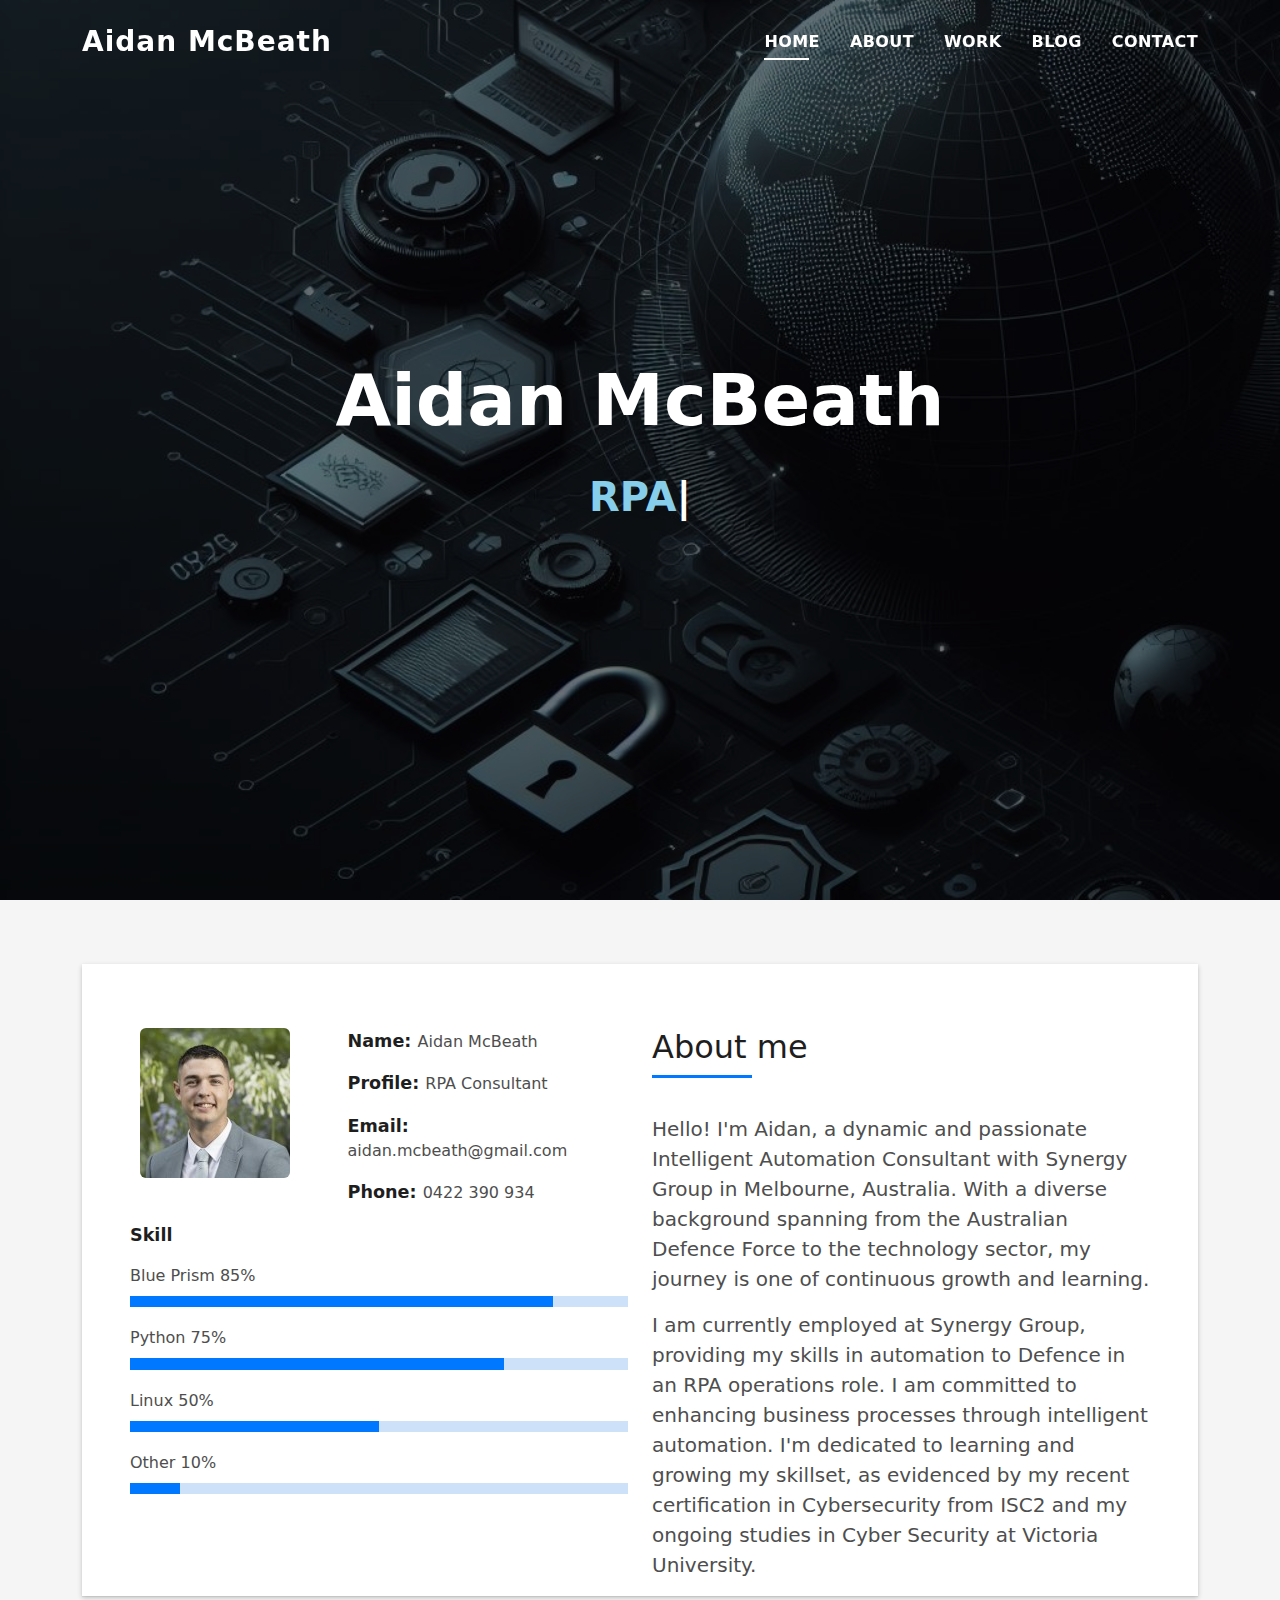
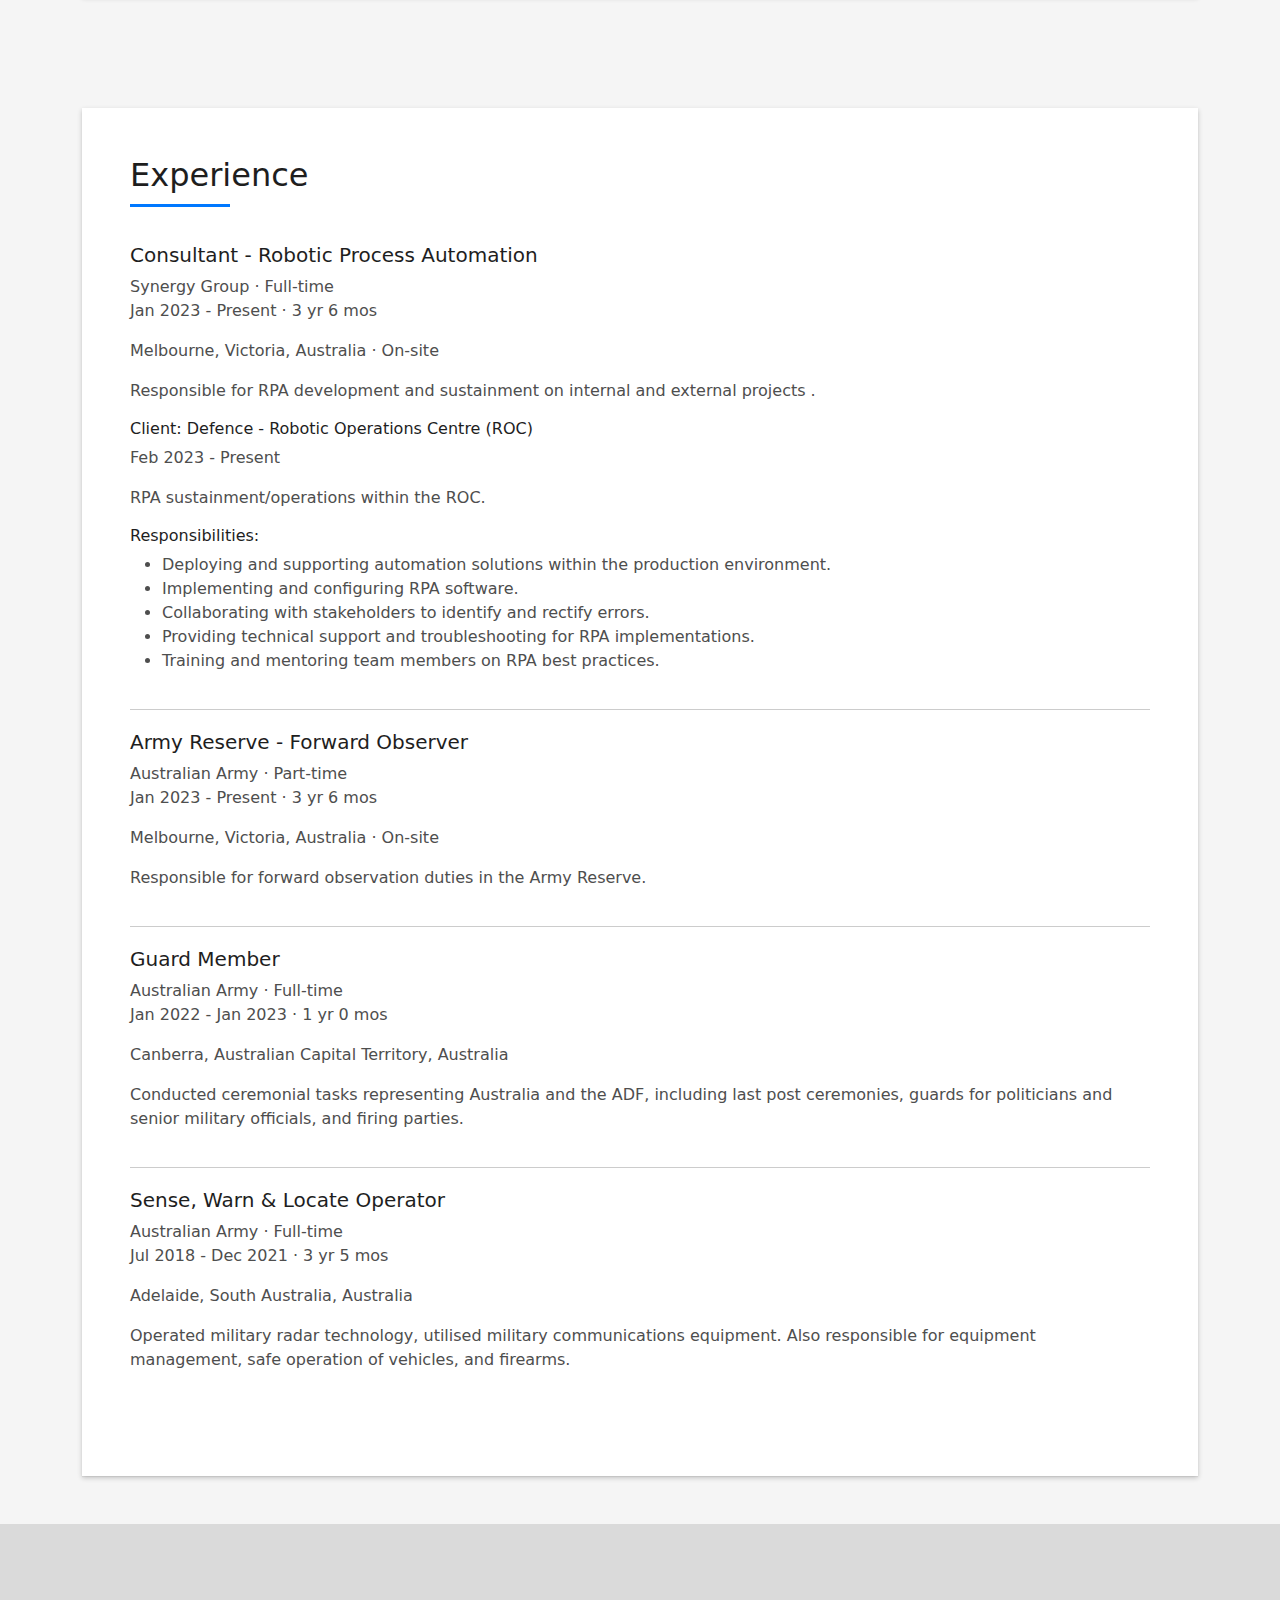
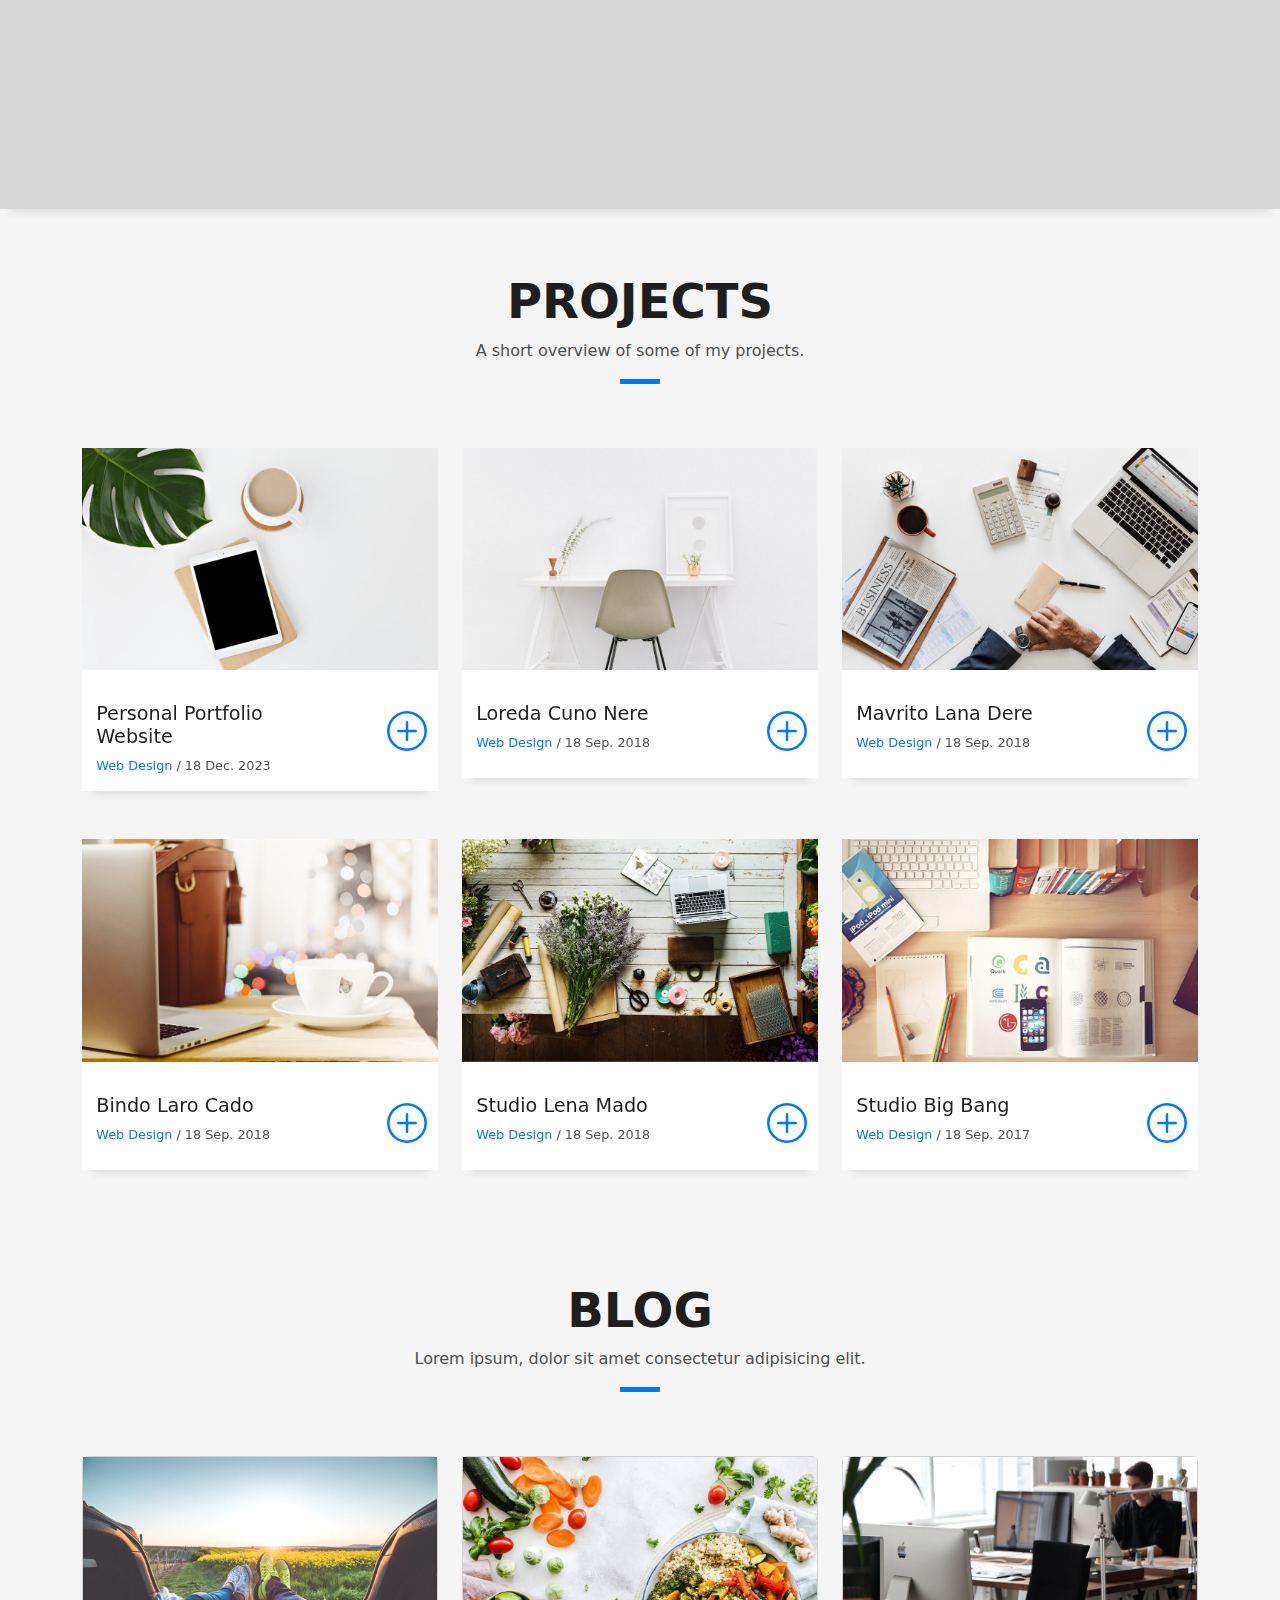
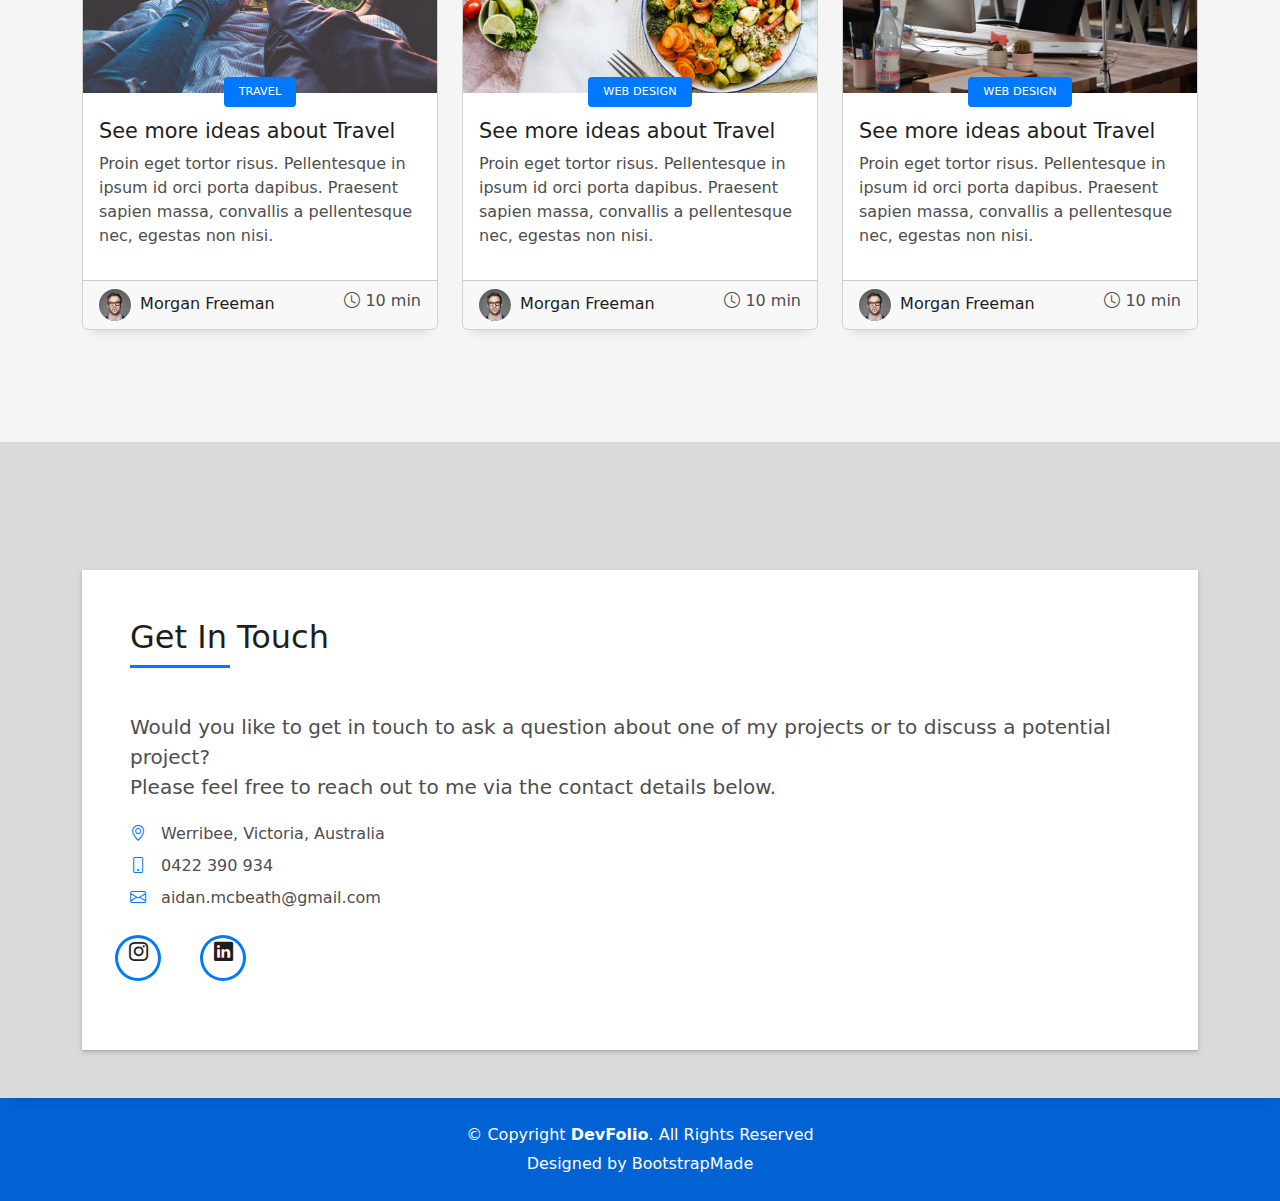
==== aidanmcbeath.com/index.html @ 9a0aa2dd "9" ====
<!DOCTYPE html>
<html lang="en">

<head>
  <meta charset="utf-8">
  <meta content="width=device-width, initial-scale=1.0" name="viewport">

  <title>Aidan's Portfolio</title>
  <meta content="" name="description">
  <meta content="" name="keywords">

  <!-- Favicons -->
  <link href="assets/img/favicon.png" rel="icon">
  <link href="assets/img/apple-touch-icon.png" rel="apple-touch-icon">

  <!-- Vendor CSS Files -->
  <link href="assets/vendor/bootstrap/css/bootstrap.min.css" rel="stylesheet">
  <link href="assets/vendor/bootstrap-icons/bootstrap-icons.css" rel="stylesheet">
  <link href="assets/vendor/glightbox/css/glightbox.min.css" rel="stylesheet">
  <link href="assets/vendor/swiper/swiper-bundle.min.css" rel="stylesheet">

  <!-- Template Main CSS File -->
  <link href="assets/css/style.css" rel="stylesheet">

  <!-- =======================================================
  * Template Name: DevFolio
  * Template URL: https://bootstrapmade.com/devfolio-bootstrap-portfolio-html-template/
  * License: https://bootstrapmade.com/license/
  ======================================================== -->
</head>

<body>

  <!-- ======= Header ======= -->
  <header id="header" class="fixed-top">
    <div class="container d-flex align-items-center justify-content-between">

      <h3 class="logo"><a href="index.html">Aidan McBeath</a></h3>
      <!-- Uncomment below if you prefer to use an image logo -->
      <!-- <a href="index.html" class="logo"><img src="assets/img/logo.png" alt="" class="img-fluid"></a>-->

      <nav id="navbar" class="navbar">
        <ul>
          <li><a class="nav-link scrollto active" href="#hero">Home</a></li>
          <li><a class="nav-link scrollto" href="#about">About</a></li>
          <li><a class="nav-link scrollto " href="#work">Work</a></li>
          <li><a class="nav-link scrollto " href="#blog">Blog</a></li>
          <li><a class="nav-link scrollto" href="#contact">Contact</a></li>
        </ul>
        <i class="bi bi-list mobile-nav-toggle"></i>
      </nav><!-- .navbar -->

    </div>
  </header><!-- End Header -->

  <!-- ======= Hero Section ======= -->
  <div id="hero" class="hero route bg-image" style="background-image: url(assets/img/hero-bg-new.jpg)">
    <div class="overlay-itro"></div>
    <div class="hero-content display-table">
      <div class="table-cell">
        <div class="container">
          <!--<p class="display-6 color-d">Hello, world!</p>-->
          <h1 class="hero-title mb-4">Aidan McBeath</h1>
          <p class="hero-subtitle"><span class="typed" data-typed-items="RPA, Cyber Security, Consultant, Defence"></span></p>
          <!-- <p class="pt-3"><a class="btn btn-primary btn js-scroll px-4" href="#about" role="button">Learn More</a></p> -->
        </div>
      </div>
    </div>
  </div><!-- End Hero Section -->

  <main id="main">

    <!-- ======= About Section ======= -->
    <section id="about" class="about-mf sect-pt4 route">
      <div class="container">
        <div class="row">
          <div class="col-sm-12">
            <div class="box-shadow-full">
              <div class="row">
                <div class="col-md-6">
                  <div class="row">
                    <div class="col-sm-6 col-md-5">
                      <div class="about-img">
                        <img src="assets/img/headshot.jpg" class="img-fluid rounded b-shadow-a" alt="">
                      </div>
                    </div>
                    <div class="col-sm-6 col-md-7">
                      <div class="about-info">
                        <p><span class="title-s">Name: </span> <span>Aidan McBeath</span></p>
                        <p><span class="title-s">Profile: </span> <span>RPA Consultant</span></p>
                        <p><span class="title-s">Email: </span> <span>aidan.mcbeath@gmail.com</span></p>
                        <p><span class="title-s">Phone: </span> <span>0422 390 934</span></p>
                      </div>
                    </div>
                  </div>
                  <div class="skill-mf">
                    <p class="title-s">Skill</p>
                    <span>Blue Prism</span> <span class="pull-right">85%</span>
                    <div class="progress">
                      <div class="progress-bar" role="progressbar" style="width: 85%;" aria-valuenow="85" aria-valuemin="0" aria-valuemax="100"></div>
                    </div>
                    <span>Python</span> <span class="pull-right">75%</span>
                    <div class="progress">
                      <div class="progress-bar" role="progressbar" style="width: 75%" aria-valuenow="75" aria-valuemin="0" aria-valuemax="100"></div>
                    </div>
                    <span>Linux</span> <span class="pull-right">50%</span>
                    <div class="progress">
                      <div class="progress-bar" role="progressbar" style="width: 50%" aria-valuenow="50" aria-valuemin="0" aria-valuemax="100"></div>
                    </div>
                    <span>Other</span> <span class="pull-right">10%</span>
                    <div class="progress">
                      <div class="progress-bar" role="progressbar" style="width: 10%" aria-valuenow="10" aria-valuemin="0" aria-valuemax="100"></div>
                    </div>
                  </div>
                </div>
                <div class="col-md-6">
                  <div class="about-me pt-4 pt-md-0">
                    <div class="title-box-2">
                      <h5 class="title-left">
                        About me
                      </h5>
                    </div>
                    <p class="lead">
                      Hello! I'm Aidan, a dynamic and passionate Intelligent Automation Consultant with Synergy Group in Melbourne, Australia.
                      With a diverse background spanning from the Australian Defence Force to the technology sector,
                      my journey is one of continuous growth and learning.
                    </p>
                    <p class="lead">
                      I am currently employed at Synergy Group, providing my skills in automation to Defence in an RPA operations role. I am committed to enhancing business processes through intelligent automation. 
                      I'm dedicated to learning and growing my skillset, as evidenced by my recent certification in Cybersecurity from ISC2 and my ongoing studies in Cyber Security at Victoria University.
                    </p>
                  </div>
                </div>
              </div>
            </div>
          </div>
        </div>
      </div>
    </section><!-- End About Section -->

    <!-- ======= Experience Section ======= --> 
    <section id="experience" class="experience-mf sect-pt4 route">
      <div class="container">
        <div class="row">
          <div class="col-sm-12">
            <div class="box-shadow-full">
              <div class="title-box-2">
                <h4 class="title-left">
                  Experience
                </h4>
              </div>

            <!-- Experience Items -->
            <div class="experience-item" data-start-date="2023-01-30" data-end-date="Present">
              <div class="experience-content">
                <h5 class="d-inline-block">Consultant - Robotic Process Automation</h5>
                <span class="d-block">Synergy Group · Full-time</span>
                <p>Jan 2023 - Present · <span class="exp-duration"></span></p>
                <p>Melbourne, Victoria, Australia · On-site</p>
                <p>Responsible for RPA development and sustainment on internal and external projects .</p>
              </div>
                    <!-- Subgroup for specific projects or tasks -->
                <div class="subgroup">
                  <h6>Client: Defence - Robotic Operations Centre (ROC)</h4>
                  <p>Feb 2023 - Present </p>
                  <p>RPA sustainment/operations within the ROC.</p>
                  <h6>Responsibilities:</h6>
                  <ul>
                      <li>Deploying and supporting automation solutions within the production environment.</li>
                      <li>Implementing and configuring RPA software.</li>
                      <li>Collaborating with stakeholders to identify and rectify errors.</li>
                      <li>Providing technical support and troubleshooting for RPA implementations.</li>
                      <li>Training and mentoring team members on RPA best practices.</li>
                  </ul>
              </div>
            </div>

            <div class="experience-item" data-start-date="2023-01-30" data-end-date="Present">
              <div class="experience-content">
                <h5 class="d-inline-block">Army Reserve - Forward Observer</h5>
                <span class="d-block">Australian Army · Part-time</span>
                <p>Jan 2023 - Present · <span class="exp-duration"></span></p>
                <p>Melbourne, Victoria, Australia · On-site</p>
                <p>Responsible for forward observation duties in the Army Reserve.</p>
              </div>
            </div>

            <div class="experience-item" data-start-date="2022-01-01" data-end-date="2023-01-30">
              <div class="experience-content">
                <h5 class="d-inline-block">Guard Member</h5>
                <span class="d-block">Australian Army · Full-time</span>
                <p>Jan 2022 - Jan 2023 · <span class="exp-duration"></span></p>
                <p>Canberra, Australian Capital Territory, Australia</p>
                <p>Conducted ceremonial tasks representing Australia and the ADF, including last post ceremonies, guards for politicians and senior military officials, and firing parties.</p>
              </div>
            </div>

            <div class="experience-item" data-start-date="2018-07-01" data-end-date="2021-12-30">
              <div class="experience-content">
                <h5 class="d-inline-block">Sense, Warn & Locate Operator</h5>
                <span class="d-block">Australian Army · Full-time</span>
                <p>Jul 2018 - Dec 2021 · <span class="exp-duration"></span></p>
                <p>Adelaide, South Australia, Australia</p>
                <p>Operated military radar technology, utilised military communications equipment. Also responsible for equipment management, safe operation of vehicles, and firearms.</p>
              </div>
            </div>
            <!-- End Experience Items -->

          </div>
        </div>
      </div>
    </div>
  </section><!-- End Experience Section -->

    <!-- ======= Badge Section ======= -->
    <div class="section-counter paralax-mf bg-image" style="background-image: url(assets/img/main-bg.jpg)">
      <div class="overlay-mf"></div>
      <div class="container position-relative">
        <div class="row">
          <div class="col-sm-3 col-lg-3">
            <div class="counter-box counter-box pt-4 pt-md-0">
              <div data-iframe-width="150" data-iframe-height="270" data-share-badge-id="8f4e9bdb-d8f0-43ff-988a-2f2dd859d115" data-share-badge-host="https://www.credly.com"></div>
            </div>
          </div>
          <div class="col-sm-3 col-lg-3">
            <div class="counter-box counter-box pt-4 pt-md-0">
              <div data-iframe-width="150" data-iframe-height="270" data-share-badge-id="ac8fa0f0-1163-4cfe-bdf1-c73f4441fdb5" data-share-badge-host="https://www.credly.com"></div>
              <script type="text/javascript" async src="//cdn.credly.com/assets/utilities/embed.js"></script>
            </div>
          </div>
          <div class="col-sm-3 col-lg-3">
            <div class="counter-box counter-box pt-4 pt-md-0">
              <div data-iframe-width="150" data-iframe-height="270" data-share-badge-id="0259fe55-4b0f-4704-a86d-6a2b678e27ad" data-share-badge-host="https://www.credly.com"></div>
              <script type="text/javascript" async src="//cdn.credly.com/assets/utilities/embed.js"></script>
            </div>
          </div>
          <div class="col-sm-3 col-lg-3">
            <div class="counter-box counter-box pt-4 pt-md-0">
              <div data-iframe-width="150" data-iframe-height="270" data-share-badge-id="e47e7958-63e7-4267-ad1b-b79520b590c6" data-share-badge-host="https://www.credly.com"></div>
              <script type="text/javascript" async src="//cdn.credly.com/assets/utilities/embed.js"></script>
            </div>
          </div>
        </div>
      </div>
    </div><!-- End Badge Section -->

    <!-- ======= Portfolio Section ======= -->
    <section id="work" class="portfolio-mf sect-pt4 route">
      <div class="container">
        <div class="row">
          <div class="col-sm-12">
            <div class="title-box text-center">
              <h3 class="title-a">
                PROJECTS
              </h3>
              <p class="subtitle-a">
                A short overview of some of my projects.
              </p>
              <div class="line-mf"></div>
            </div>
          </div>
        </div>
        <div class="row">
          <div class="col-md-4">
            <div class="work-box">
              <a href="assets/img/work-1.jpg" data-gallery="portfolioGallery" class="portfolio-lightbox">
                <div class="work-img">
                  <img src="assets/img/work-1.jpg" alt="" class="img-fluid">
                </div>
              </a>
              <div class="work-content">
                <div class="row">
                  <div class="col-sm-8">
                    <h2 class="w-title">Personal Portfolio Website</h2>
                    <div class="w-more">
                      <span class="w-ctegory">Web Design</span> / <span class="w-date">18 Dec. 2023</span>
                    </div>
                  </div>
                  <div class="col-sm-4">
                    <div class="w-like">
                      <a href="projects/nginx website.html"> <span class="bi bi-plus-circle"></span></a>
                    </div>
                  </div>
                </div>
              </div>
            </div>
          </div>
          <div class="col-md-4">
            <div class="work-box">
              <a href="assets/img/work-2.jpg" data-gallery="portfolioGallery" class="portfolio-lightbox">
                <div class="work-img">
                  <img src="assets/img/work-2.jpg" alt="" class="img-fluid">
                </div>
              </a>
              <div class="work-content">
                <div class="row">
                  <div class="col-sm-8">
                    <h2 class="w-title">Loreda Cuno Nere</h2>
                    <div class="w-more">
                      <span class="w-ctegory">Web Design</span> / <span class="w-date">18 Sep. 2018</span>
                    </div>
                  </div>
                  <div class="col-sm-4">
                    <div class="w-like">
                      <a href="project-template.html"> <span class="bi bi-plus-circle"></span></a>
                    </div>
                  </div>
                </div>
              </div>
            </div>
          </div>
          <div class="col-md-4">
            <div class="work-box">
              <a href="assets/img/work-3.jpg" data-gallery="portfolioGallery" class="portfolio-lightbox">
                <div class="work-img">
                  <img src="assets/img/work-3.jpg" alt="" class="img-fluid">
                </div>
              </a>
              <div class="work-content">
                <div class="row">
                  <div class="col-sm-8">
                    <h2 class="w-title">Mavrito Lana Dere</h2>
                    <div class="w-more">
                      <span class="w-ctegory">Web Design</span> / <span class="w-date">18 Sep. 2018</span>
                    </div>
                  </div>
                  <div class="col-sm-4">
                    <div class="w-like">
                      <a href="project-template.html"> <span class="bi bi-plus-circle"></span></a>
                    </div>
                  </div>
                </div>
              </div>
            </div>
          </div>
          <div class="col-md-4">
            <div class="work-box">
              <a href="assets/img/work-4.jpg" data-gallery="portfolioGallery" class="portfolio-lightbox">
                <div class="work-img">
                  <img src="assets/img/work-4.jpg" alt="" class="img-fluid">
                </div>
              </a>
              <div class="work-content">
                <div class="row">
                  <div class="col-sm-8">
                    <h2 class="w-title">Bindo Laro Cado</h2>
                    <div class="w-more">
                      <span class="w-ctegory">Web Design</span> / <span class="w-date">18 Sep. 2018</span>
                    </div>
                  </div>
                  <div class="col-sm-4">
                    <div class="w-like">
                      <a href="project-template.html"> <span class="bi bi-plus-circle"></span></a>
                    </div>
                  </div>
                </div>
              </div>
            </div>
          </div>
          <div class="col-md-4">
            <div class="work-box">
              <a href="assets/img/work-5.jpg" data-gallery="portfolioGallery" class="portfolio-lightbox">
                <div class="work-img">
                  <img src="assets/img/work-5.jpg" alt="" class="img-fluid">
                </div>
              </a>
              <div class="work-content">
                <div class="row">
                  <div class="col-sm-8">
                    <h2 class="w-title">Studio Lena Mado</h2>
                    <div class="w-more">
                      <span class="w-ctegory">Web Design</span> / <span class="w-date">18 Sep. 2018</span>
                    </div>
                  </div>
                  <div class="col-sm-4">
                    <div class="w-like">
                      <a href="project-template.html"> <span class="bi bi-plus-circle"></span></a>
                    </div>
                  </div>
                </div>
              </div>
            </div>
          </div>
          <div class="col-md-4">
            <div class="work-box">
              <a href="assets/img/work-6.jpg" data-gallery="portfolioGallery" class="portfolio-lightbox">
                <div class="work-img">
                  <img src="assets/img/work-6.jpg" alt="" class="img-fluid">
                </div>
              </a>
              <div class="work-content">
                <div class="row">
                  <div class="col-sm-8">
                    <h2 class="w-title">Studio Big Bang</h2>
                    <div class="w-more">
                      <span class="w-ctegory">Web Design</span> / <span class="w-date">18 Sep. 2017</span>
                    </div>
                  </div>
                  <div class="col-sm-4">
                    <div class="w-like">
                      <a href="project-template.html"> <span class="bi bi-plus-circle"></span></a>
                    </div>
                  </div>
                </div>
              </div>
            </div>
          </div>

        </div>
      </div>
    </section><!-- End Portfolio Section -->

    <!-- ======= Blog Section ======= -->
    <section id="blog" class="blog-mf sect-pt4 route">
      <div class="container">
        <div class="row">
          <div class="col-sm-12">
            <div class="title-box text-center">
              <h3 class="title-a">
                Blog
              </h3>
              <p class="subtitle-a">
                Lorem ipsum, dolor sit amet consectetur adipisicing elit.
              </p>
              <div class="line-mf"></div>
            </div>
          </div>
        </div>
        <div class="row">
          <div class="col-md-4">
            <div class="card card-blog">
              <div class="card-img">
                <a href="blog-template.html"><img src="assets/img/post-1.jpg" alt="" class="img-fluid"></a>
              </div>
              <div class="card-body">
                <div class="card-category-box">
                  <div class="card-category">
                    <h6 class="category">Travel</h6>
                  </div>
                </div>
                <h3 class="card-title"><a href="blog-template.html">See more ideas about Travel</a></h3>
                <p class="card-description">
                  Proin eget tortor risus. Pellentesque in ipsum id orci porta dapibus. Praesent sapien massa, convallis
                  a pellentesque nec,
                  egestas non nisi.
                </p>
              </div>
              <div class="card-footer">
                <div class="post-author">
                  <a href="#">
                    <img src="assets/img/testimonial-2.jpg" alt="" class="avatar rounded-circle">
                    <span class="author">Morgan Freeman</span>
                  </a>
                </div>
                <div class="post-date">
                  <span class="bi bi-clock"></span> 10 min
                </div>
              </div>
            </div>
          </div>
          <div class="col-md-4">
            <div class="card card-blog">
              <div class="card-img">
                <a href="blog-template.html"><img src="assets/img/post-2.jpg" alt="" class="img-fluid"></a>
              </div>
              <div class="card-body">
                <div class="card-category-box">
                  <div class="card-category">
                    <h6 class="category">Web Design</h6>
                  </div>
                </div>
                <h3 class="card-title"><a href="blog-template.html">See more ideas about Travel</a></h3>
                <p class="card-description">
                  Proin eget tortor risus. Pellentesque in ipsum id orci porta dapibus. Praesent sapien massa, convallis
                  a pellentesque nec,
                  egestas non nisi.
                </p>
              </div>
              <div class="card-footer">
                <div class="post-author">
                  <a href="#">
                    <img src="assets/img/testimonial-2.jpg" alt="" class="avatar rounded-circle">
                    <span class="author">Morgan Freeman</span>
                  </a>
                </div>
                <div class="post-date">
                  <span class="bi bi-clock"></span> 10 min
                </div>
              </div>
            </div>
          </div>
          <div class="col-md-4">
            <div class="card card-blog">
              <div class="card-img">
                <a href="blog-template.html"><img src="assets/img/post-3.jpg" alt="" class="img-fluid"></a>
              </div>
              <div class="card-body">
                <div class="card-category-box">
                  <div class="card-category">
                    <h6 class="category">Web Design</h6>
                  </div>
                </div>
                <h3 class="card-title"><a href="blog-template.html">See more ideas about Travel</a></h3>
                <p class="card-description">
                  Proin eget tortor risus. Pellentesque in ipsum id orci porta dapibus. Praesent sapien massa, convallis
                  a pellentesque nec,
                  egestas non nisi.
                </p>
              </div>
              <div class="card-footer">
                <div class="post-author">
                  <a href="#">
                    <img src="assets/img/testimonial-2.jpg" alt="" class="avatar rounded-circle">
                    <span class="author">Morgan Freeman</span>
                  </a>
                </div>
                <div class="post-date">
                  <span class="bi bi-clock"></span> 10 min
                </div>
              </div>
            </div>
          </div>
        </div>
      </div>
    </section><!-- End Blog Section -->

    <!-- ======= Contact Section ======= -->
    <section id="contact" class="paralax-mf footer-paralax bg-image sect-mt4 route" style="background-image: url(assets/img/overlay-bg.jpg)">
      <div class="overlay-mf"></div>
      <div class="container">
        <div class="row">
          <div class="col-sm-12">
            <div class="contact-mf">
              <div id="contact" class="box-shadow-full">
                <div class="row">
                    <div class="title-box-2 pt-4 pt-md-0">
                      <h5 class="title-left">
                        Get In Touch
                      </h5>
                    </div>
                    <div class="more-info">
                      <p class="lead">
                        Would you like to get in touch to ask a question about one of my projects 
                        or to discuss a potential project? <br> Please feel free to reach out to me via the contact details below.
                      </p>
                      <ul class="list-ico">
                        <li><span class="bi bi-geo-alt"></span> Werribee, Victoria, Australia </li>
                        <li><span class="bi bi-phone"></span> 0422 390 934 </li>
                        <li><span class="bi bi-envelope"></span> aidan.mcbeath@gmail.com </li>
                      </ul>
                    </div>
                    <div class="socials">
                      <ul>
                        <li><a href="https://www.instagram.com/aidan_mcbeath"><span class="ico-circle"><i class="bi bi-instagram"></i></span></a></li>
                        <li><a href="https://linkedin.com/in/aidan-mcbeath-92ab75248"><span class="ico-circle"><i class="bi bi-linkedin"></i></span></a></li>
                      </ul>
                    </div>
                  </div>
                </div>
              </div>
            </div>
          </div>
        </div>
      </div>
      </div>
    </section><!-- End Contact Section -->

  </main><!-- End #main -->

  <!-- ======= Footer ======= -->
  <footer>
    <div class="container">
      <div class="row">
        <div class="col-sm-12">
          <div class="copyright-box">
            <p class="copyright">&copy; Copyright <strong>DevFolio</strong>. All Rights Reserved</p>
            <div class="credits">
              <!--
              All the links in the footer should remain intact.
              You can delete the links only if you purchased the pro version.
              Licensing information: https://bootstrapmade.com/license/
              Purchase the pro version with working PHP/AJAX contact form: https://bootstrapmade.com/buy/?theme=DevFolio
            -->
              Designed by <a href="https://bootstrapmade.com/">BootstrapMade</a>
            </div>
          </div>
        </div>
      </div>
    </div>
  </footer><!-- End  Footer -->

  <div id="preloader"></div>
  <a href="#" class="back-to-top d-flex align-items-center justify-content-center"><i class="bi bi-arrow-up-short"></i></a>

  <!-- Vendor JS Files -->
  <script src="assets/vendor/purecounter/purecounter_vanilla.js"></script>
  <script src="assets/vendor/bootstrap/js/bootstrap.bundle.min.js"></script>
  <script src="assets/vendor/glightbox/js/glightbox.min.js"></script>
  <script src="assets/vendor/swiper/swiper-bundle.min.js"></script>
  <script src="assets/vendor/typed.js/typed.umd.js"></script>

  <!-- Template Main JS File -->
  <script src="assets/js/main.js"></script>

<!-- Custom JavaScript -->
<script>
  // Function to calculate duration in years and months
  function calculateDuration(startDate, endDate) {
    const start = new Date(startDate);
    const end = endDate === 'Present' ? new Date() : new Date(endDate);
    const years = end.getFullYear() - start.getFullYear();
    const months = end.getMonth() - start.getMonth();
    const totalMonths = years * 12 + months;
    return `${years} yr ${months} mos`;
  }

  // Update the duration for each experience item
  document.addEventListener('DOMContentLoaded', function () {
    const experienceItems = document.querySelectorAll('.experience-item');

    experienceItems.forEach(item => {
      const startDate = item.getAttribute('data-start-date');
      const endDate = item.getAttribute('data-end-date');
      const duration = calculateDuration(startDate, endDate);
      item.querySelector('.exp-duration').textContent = duration;
    });
  });
</script>
</body>

</html>
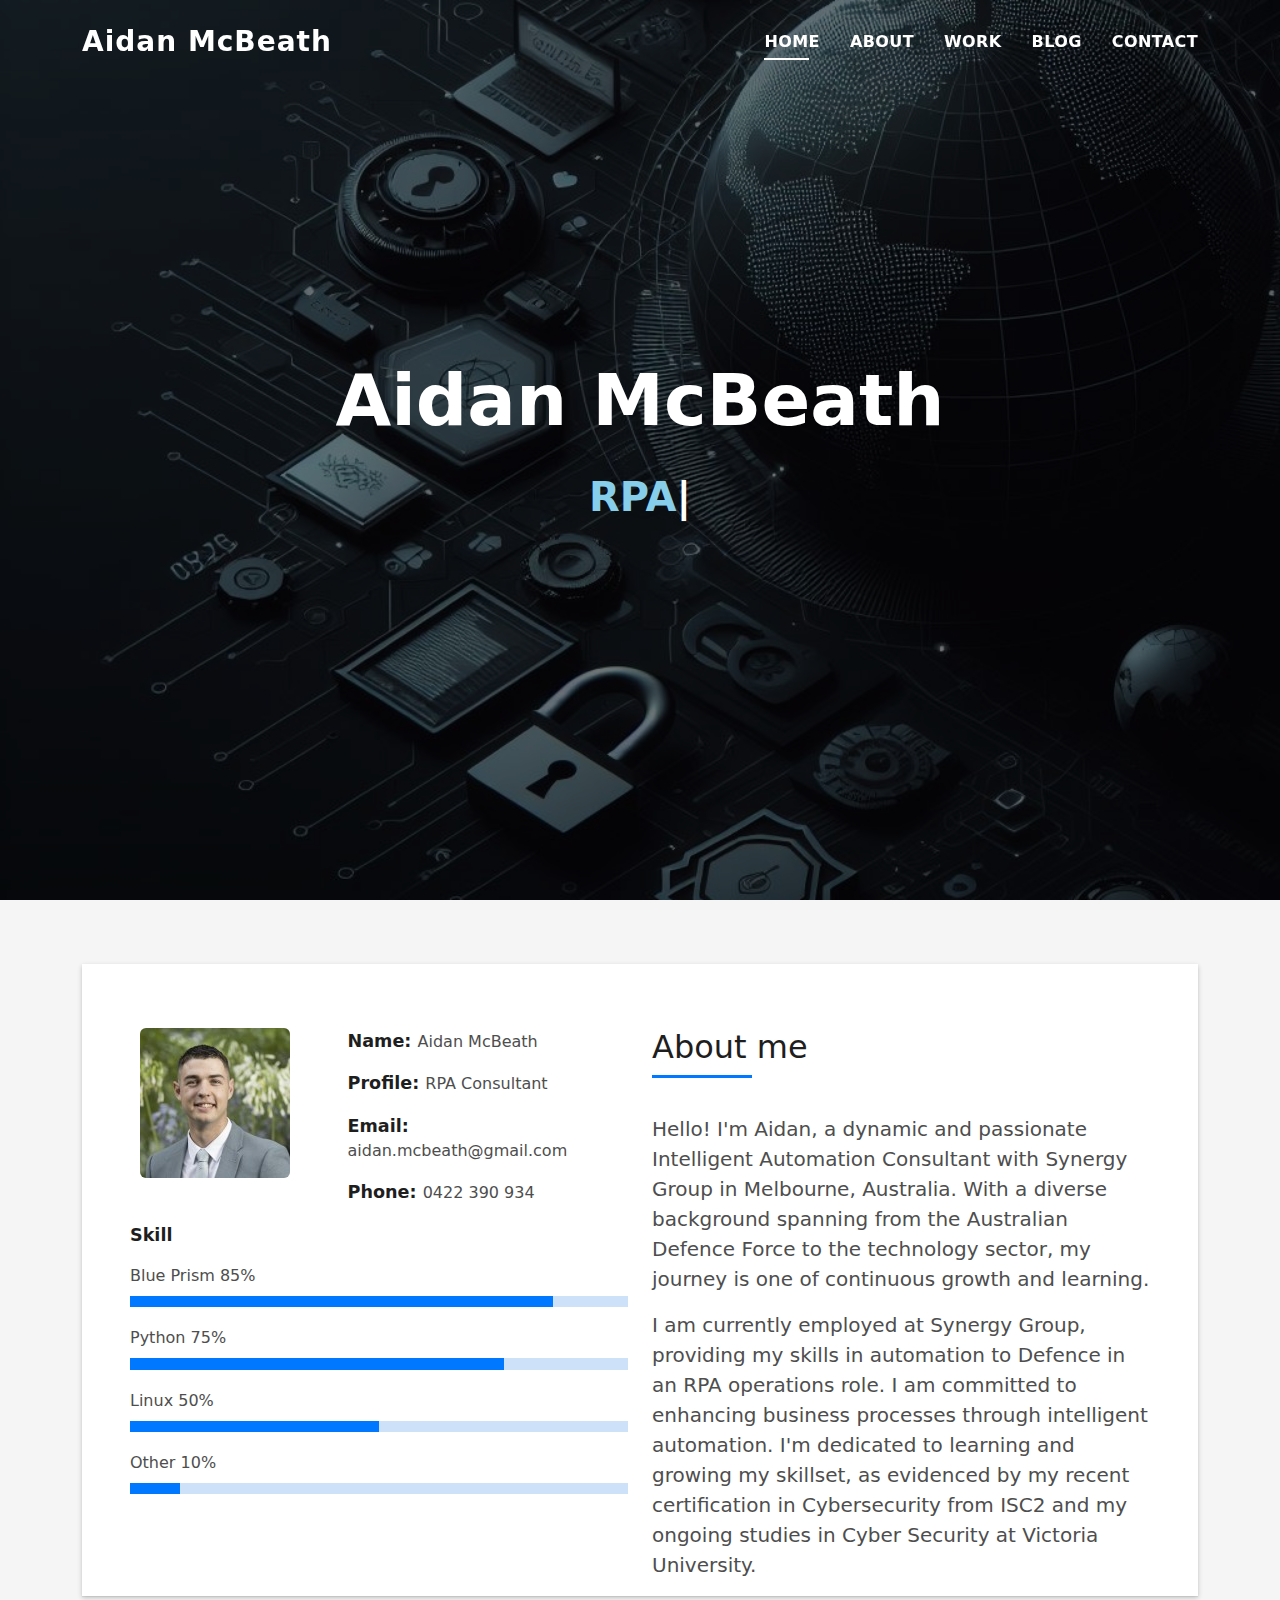
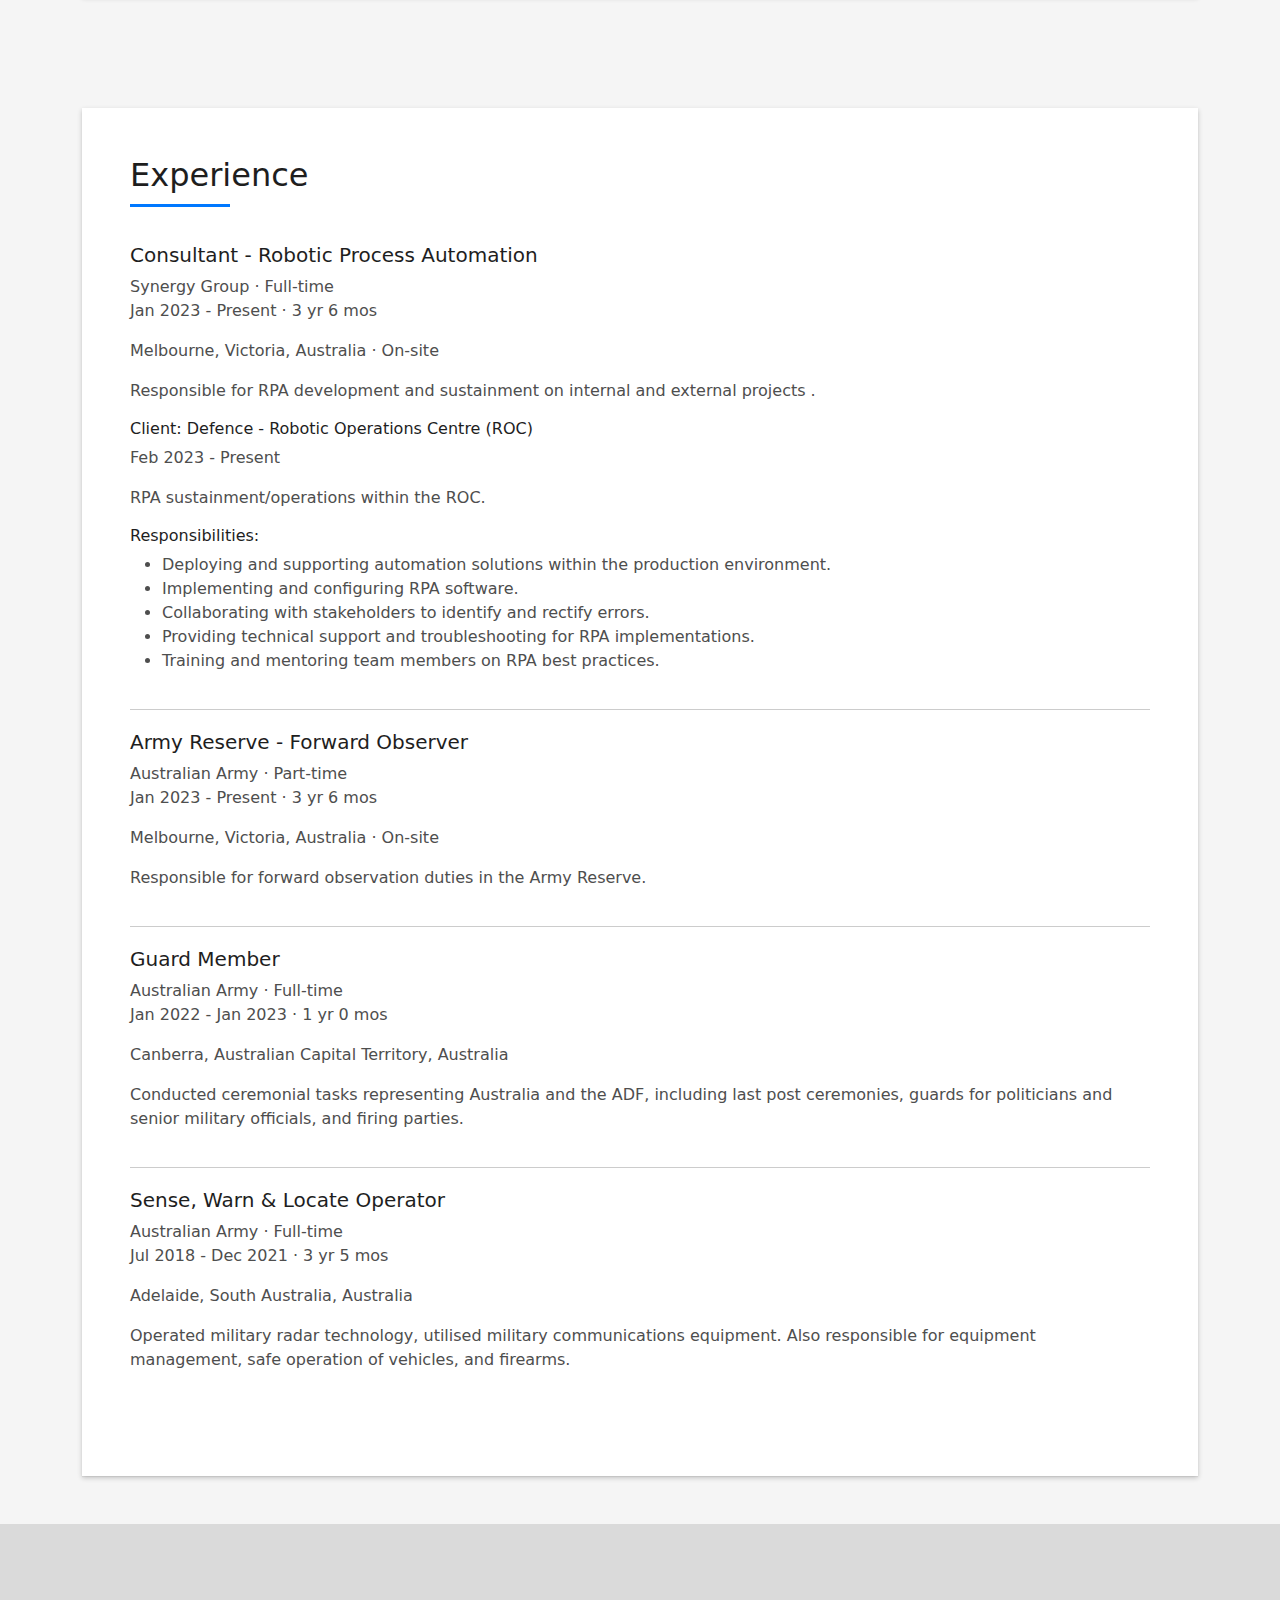
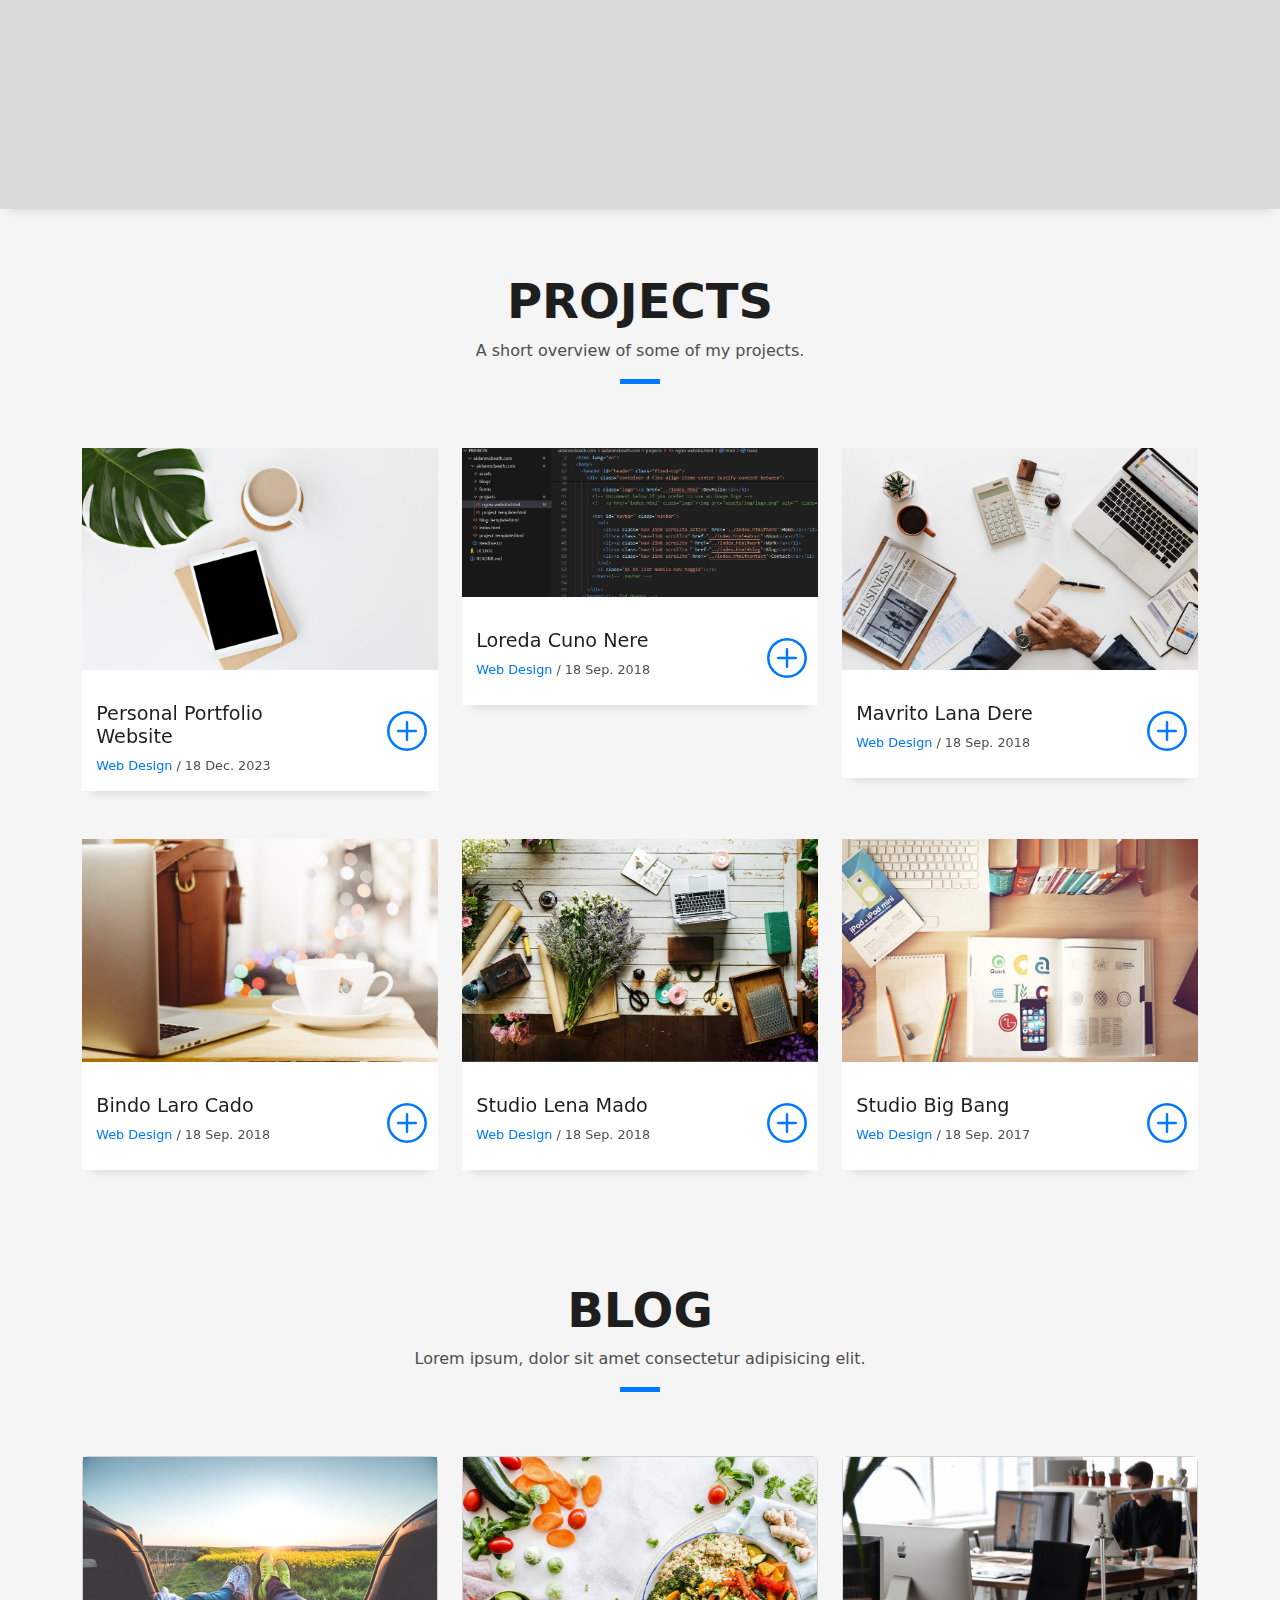
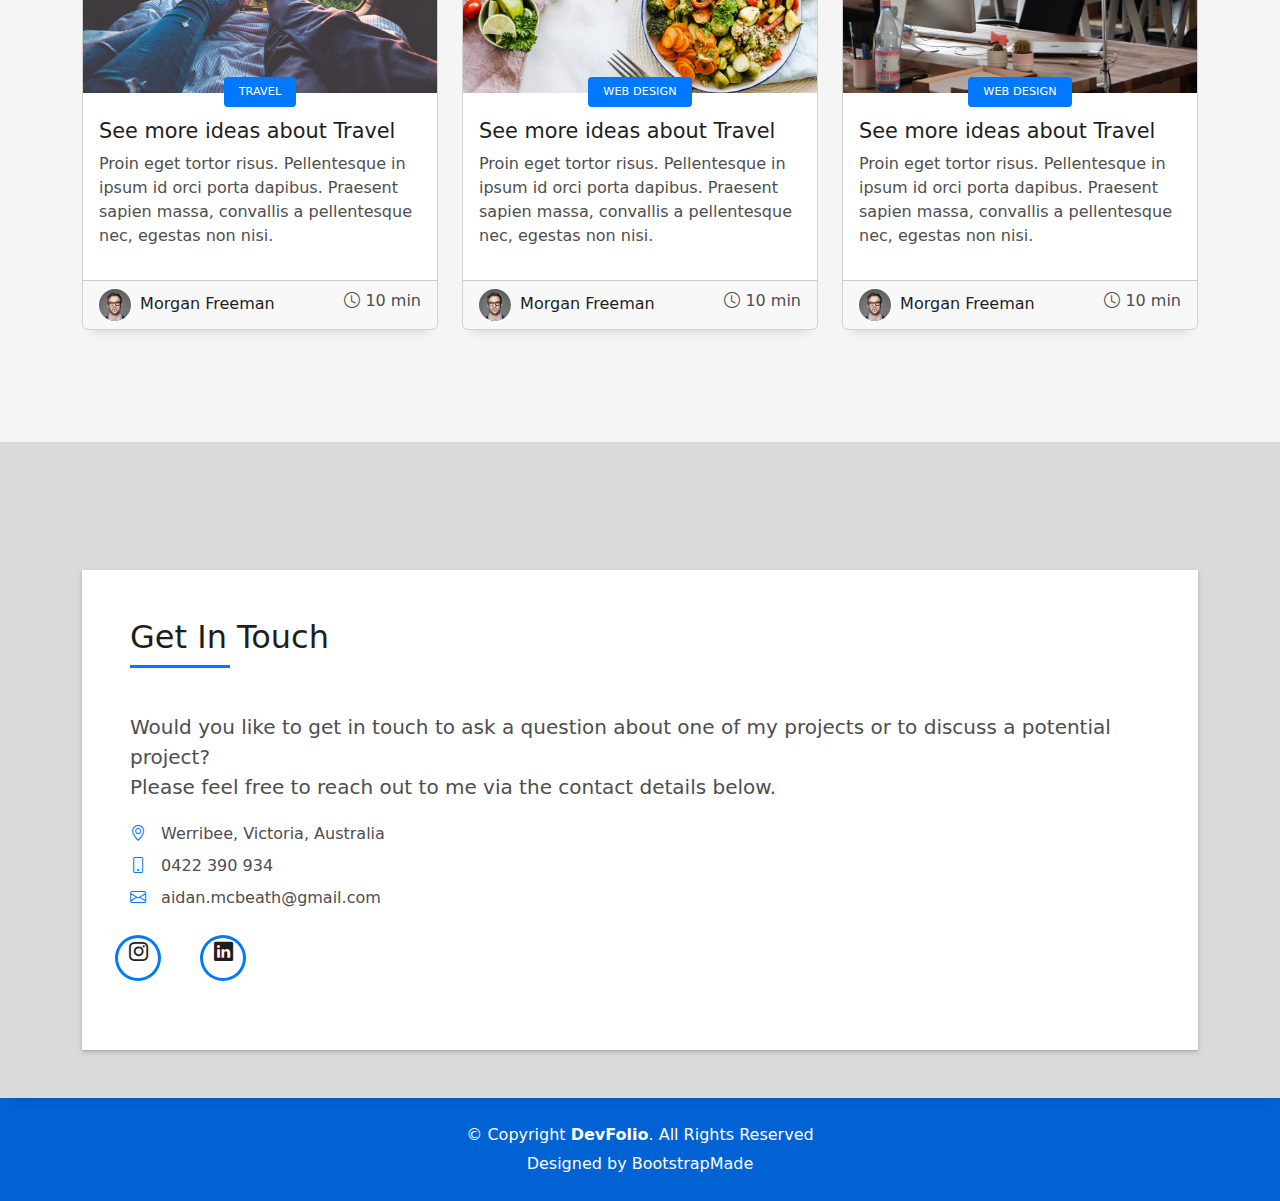
==== commit 55f6f316: "10" ====
--- a/aidanmcbeath.com/index.html
+++ b/aidanmcbeath.com/index.html
@@ -287,9 +287,9 @@
           </div>
           <div class="col-md-4">
             <div class="work-box">
-              <a href="assets/img/work-2.jpg" data-gallery="portfolioGallery" class="portfolio-lightbox">
+              <a href="assets/img/websiteimg1.jpg" data-gallery="portfolioGallery" class="portfolio-lightbox">
                 <div class="work-img">
-                  <img src="assets/img/work-2.jpg" alt="" class="img-fluid">
+                  <img src="assets/img/websiteimg1.jpg" alt="" class="img-fluid">
                 </div>
               </a>
               <div class="work-content">
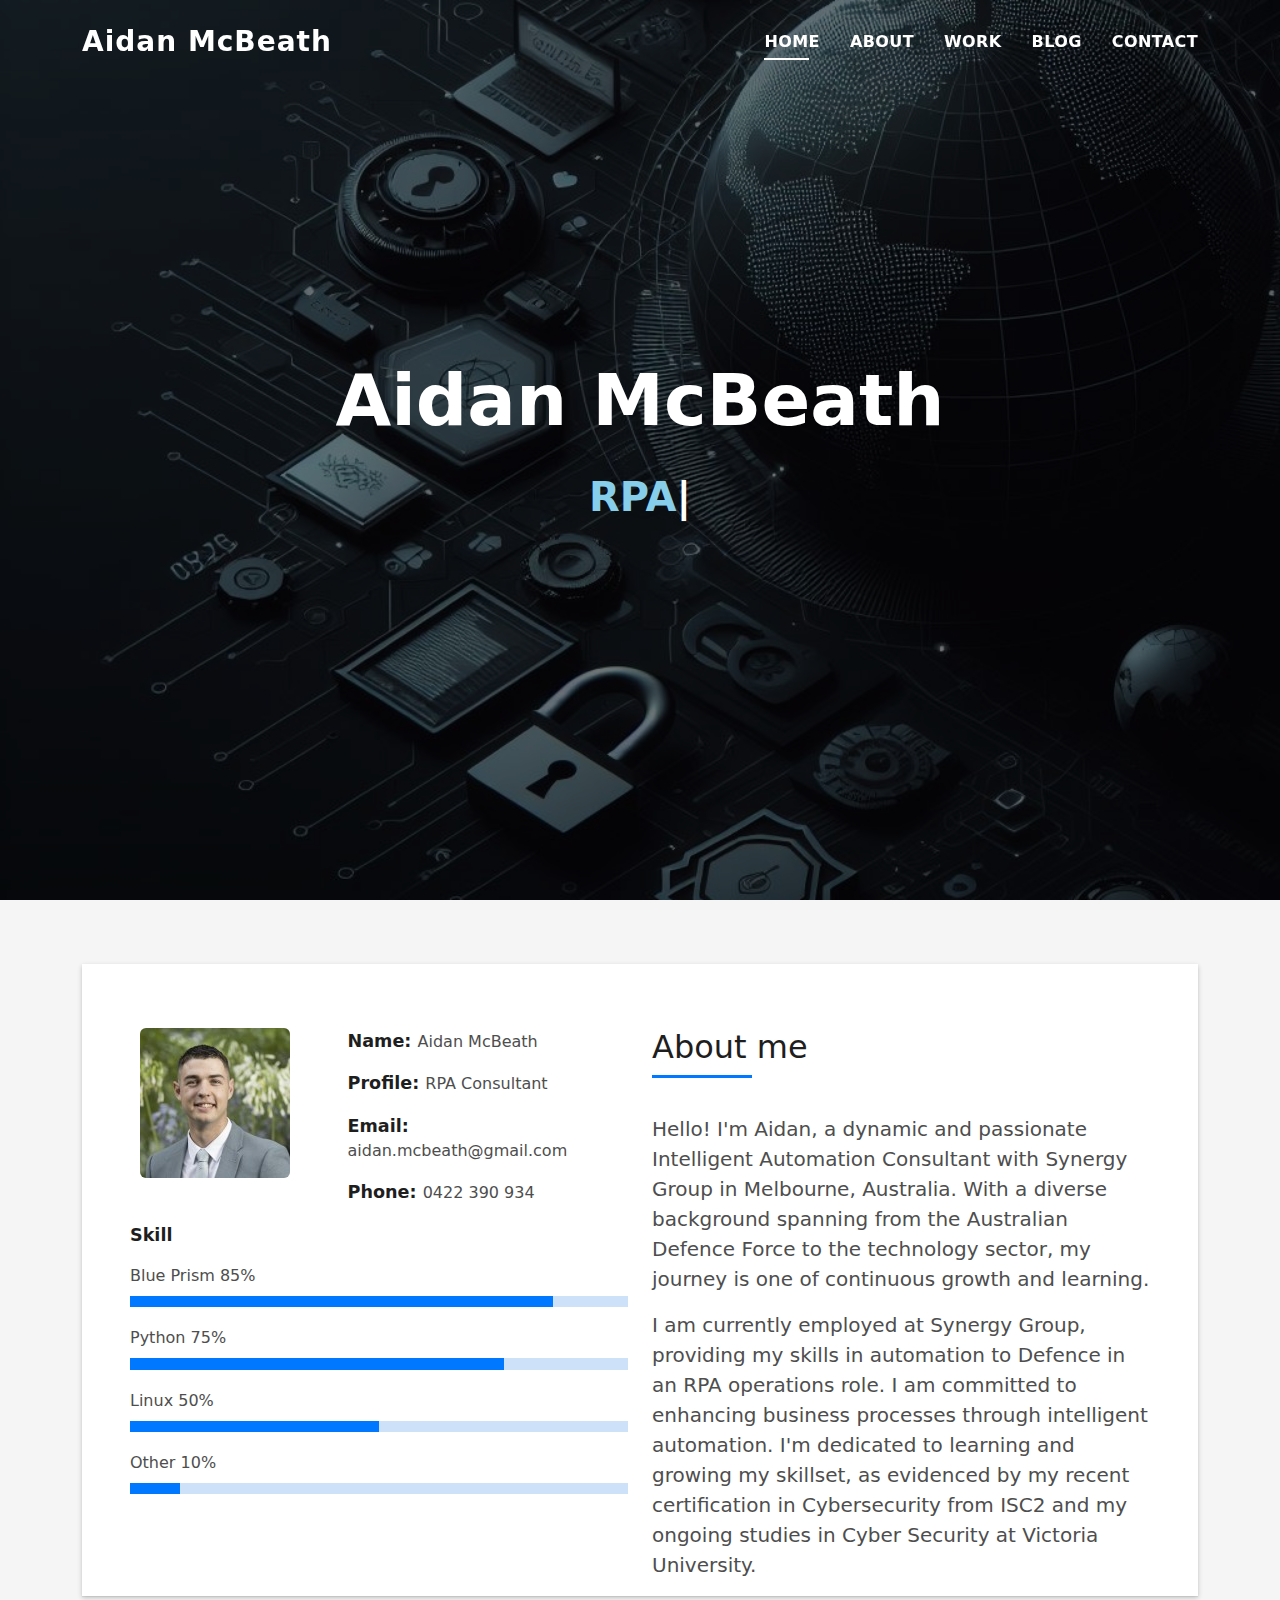
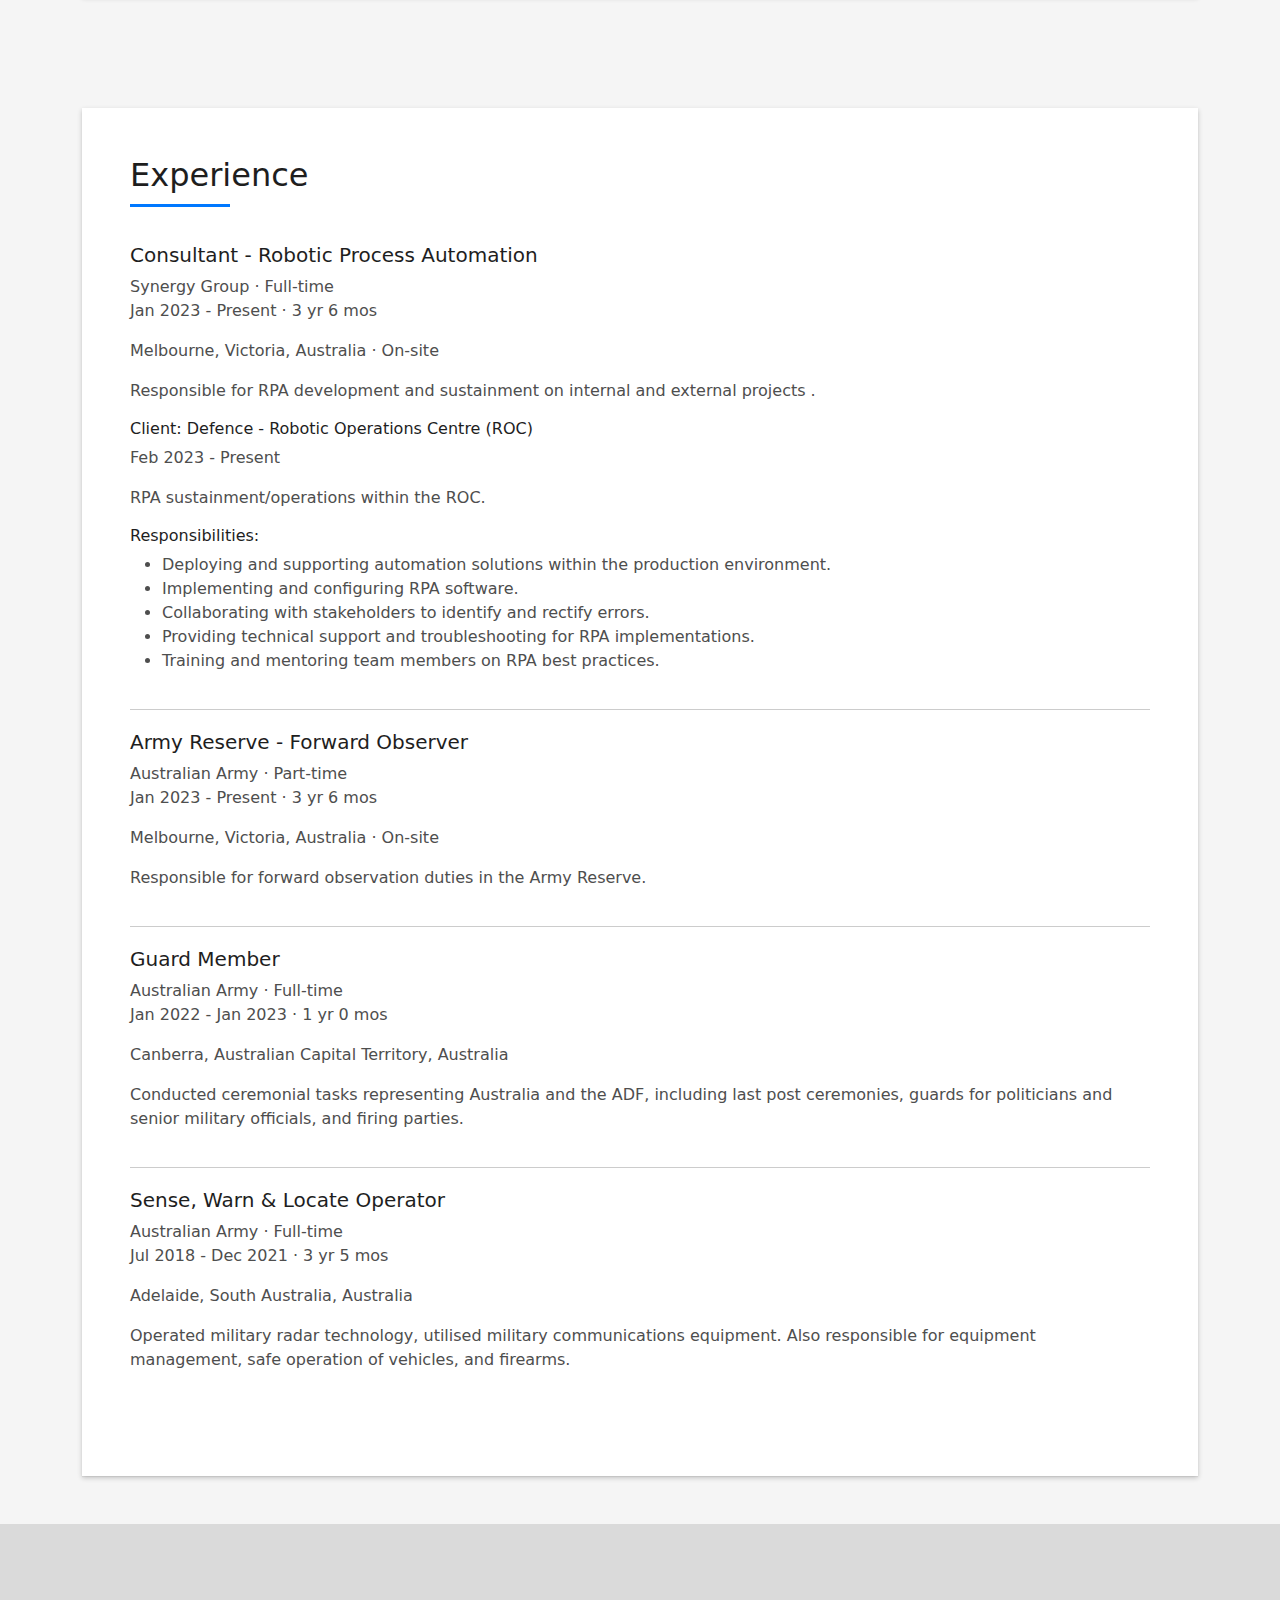
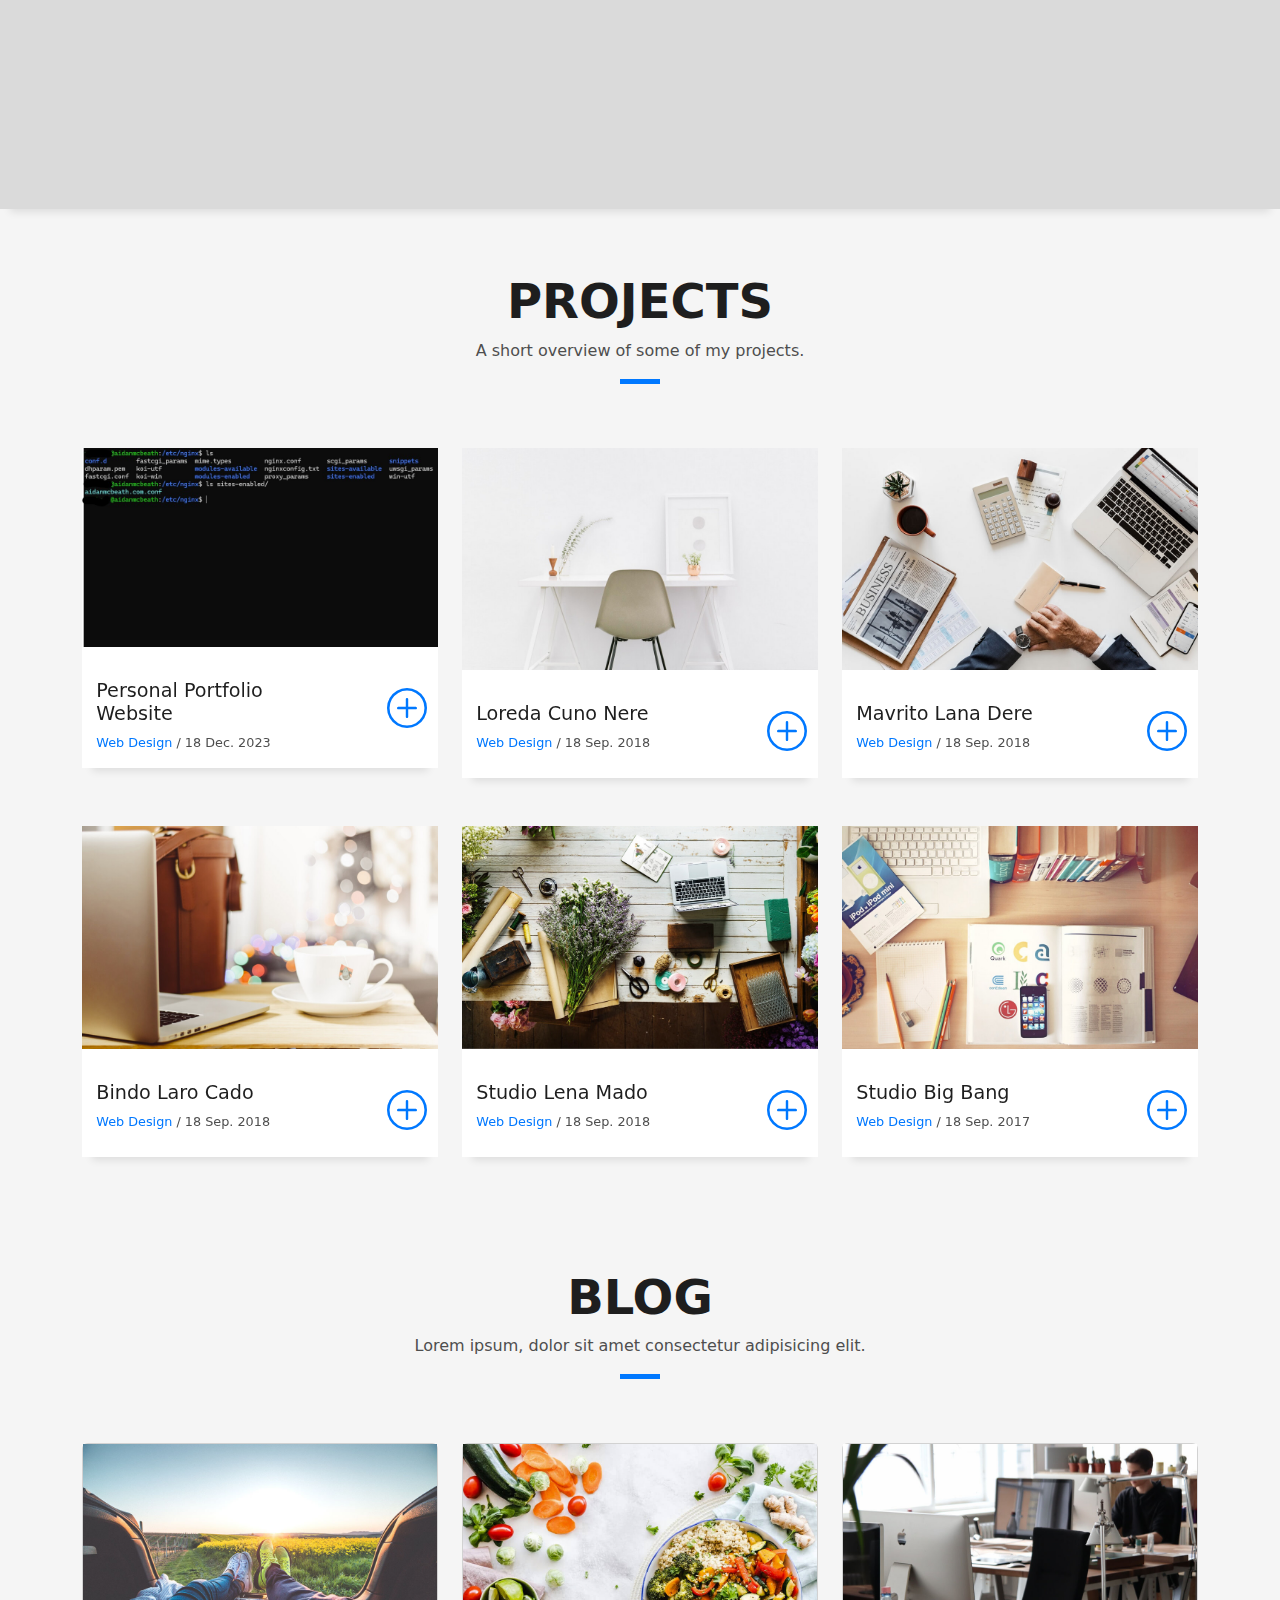
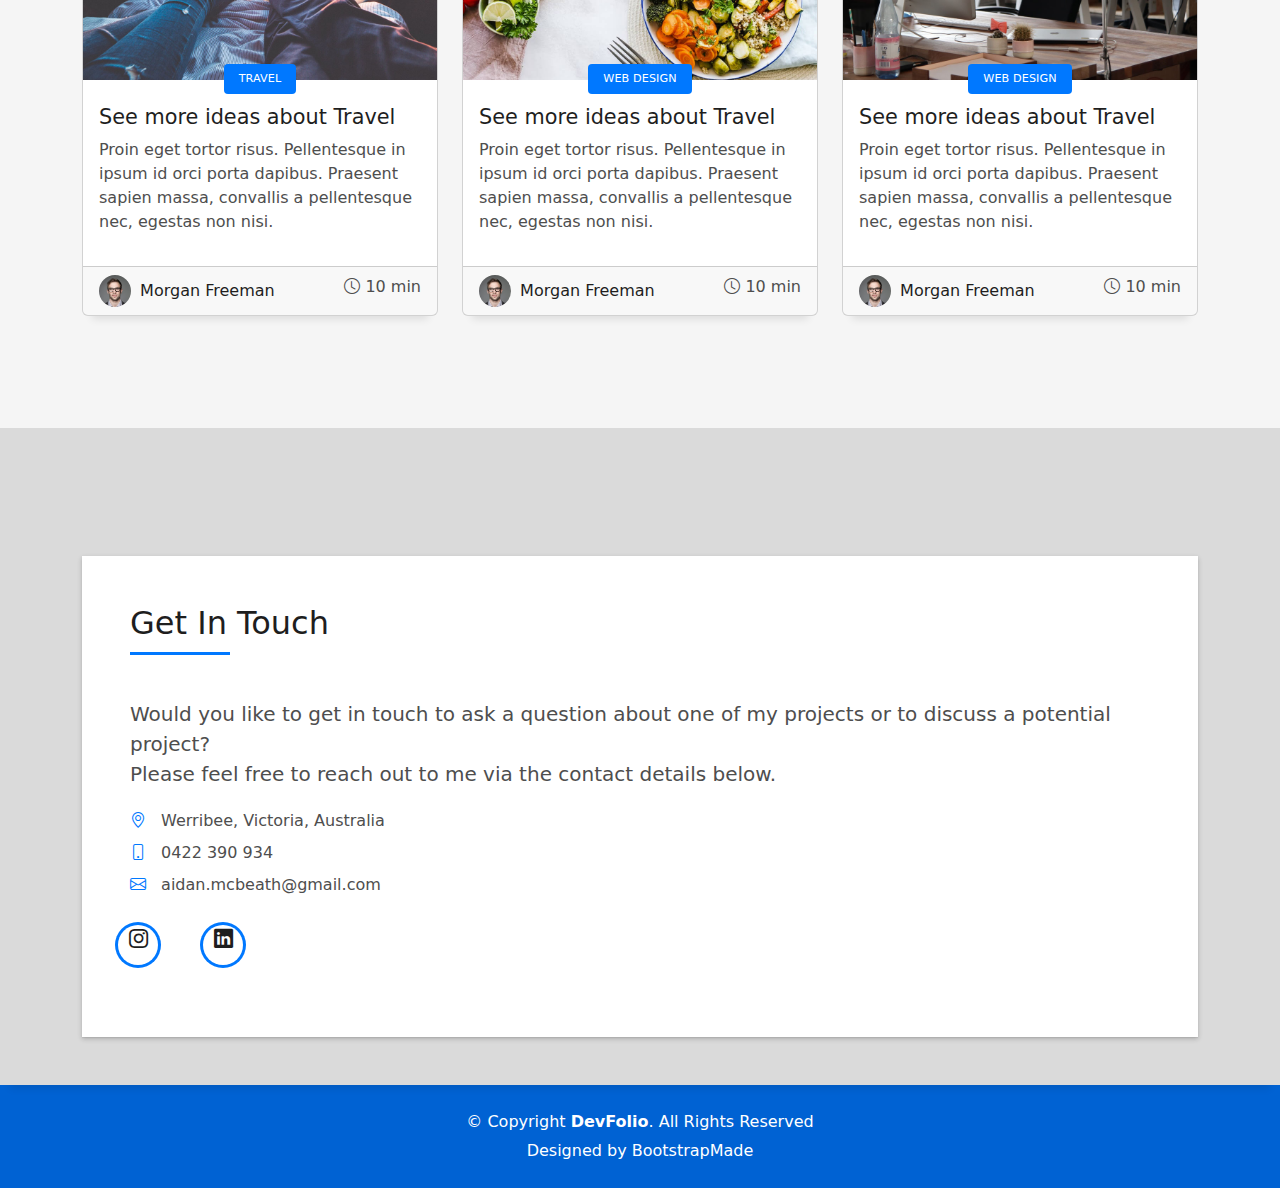
==== commit 39fd8f68: "11" ====
--- a/aidanmcbeath.com/index.html
+++ b/aidanmcbeath.com/index.html
@@ -263,9 +263,9 @@
         <div class="row">
           <div class="col-md-4">
             <div class="work-box">
-              <a href="assets/img/work-1.jpg" data-gallery="portfolioGallery" class="portfolio-lightbox">
+              <a href="assets/img/websiteimg2.jpg" data-gallery="portfolioGallery" class="portfolio-lightbox">
                 <div class="work-img">
-                  <img src="assets/img/work-1.jpg" alt="" class="img-fluid">
+                  <img src="assets/img/websiteimg2.jpg" alt="" class="img-fluid">
                 </div>
               </a>
               <div class="work-content">
@@ -287,9 +287,9 @@
           </div>
           <div class="col-md-4">
             <div class="work-box">
-              <a href="assets/img/websiteimg1.jpg" data-gallery="portfolioGallery" class="portfolio-lightbox">
+              <a href="assets/img/work-2.jpg" data-gallery="portfolioGallery" class="portfolio-lightbox">
                 <div class="work-img">
-                  <img src="assets/img/websiteimg1.jpg" alt="" class="img-fluid">
+                  <img src="assets/img/work-2.jpg" alt="" class="img-fluid">
                 </div>
               </a>
               <div class="work-content">
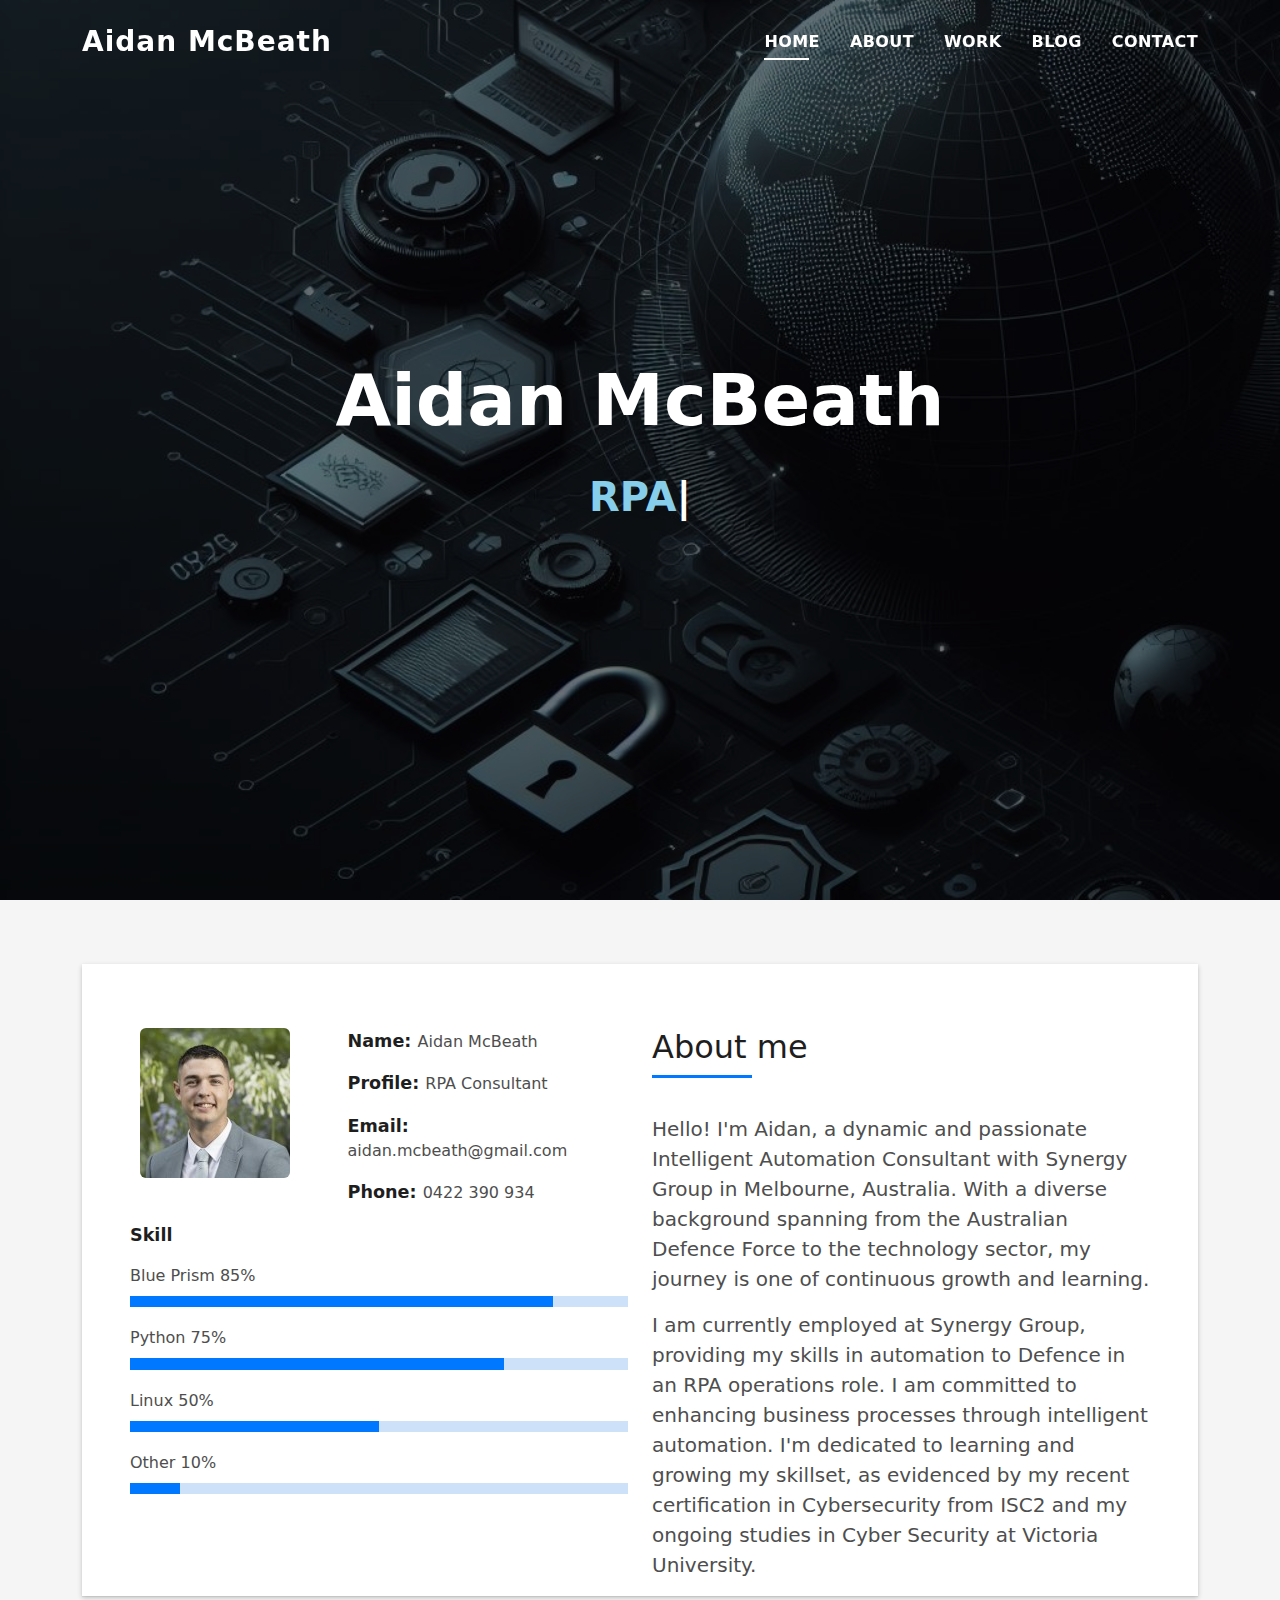
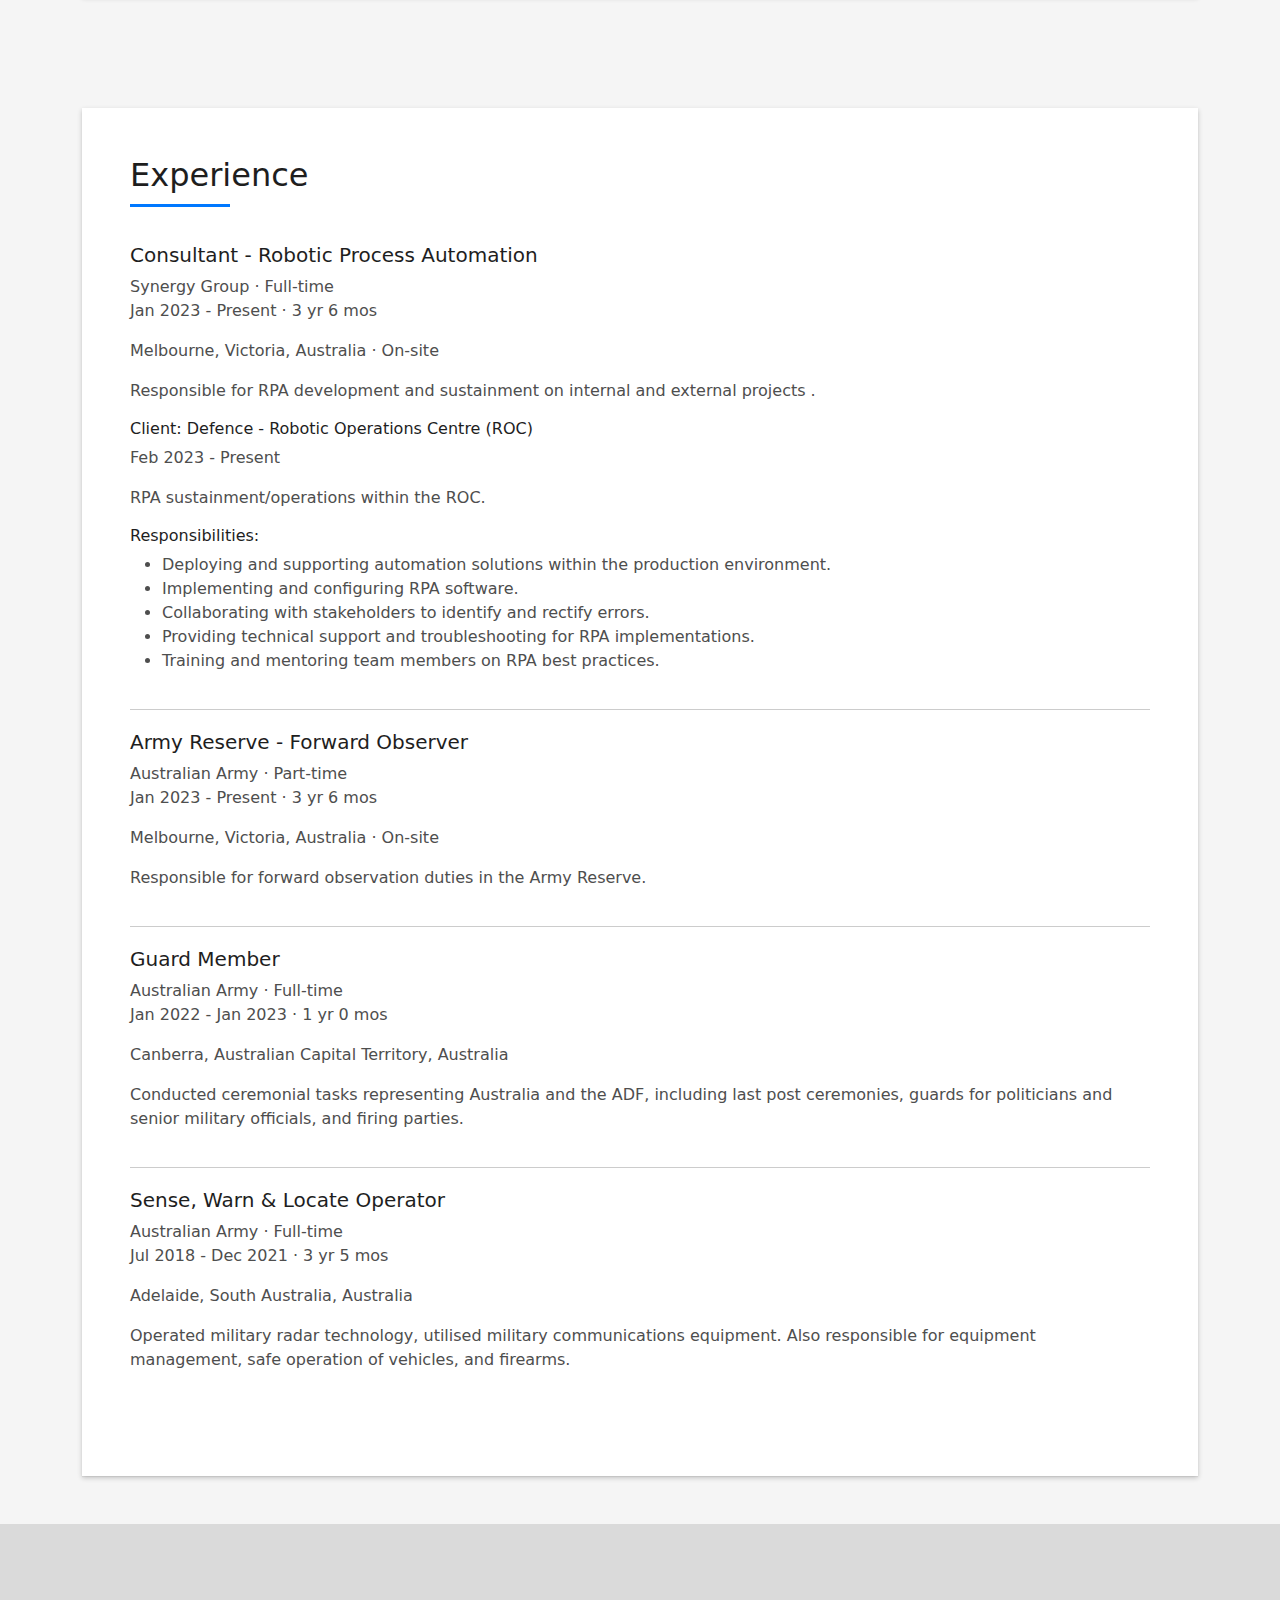
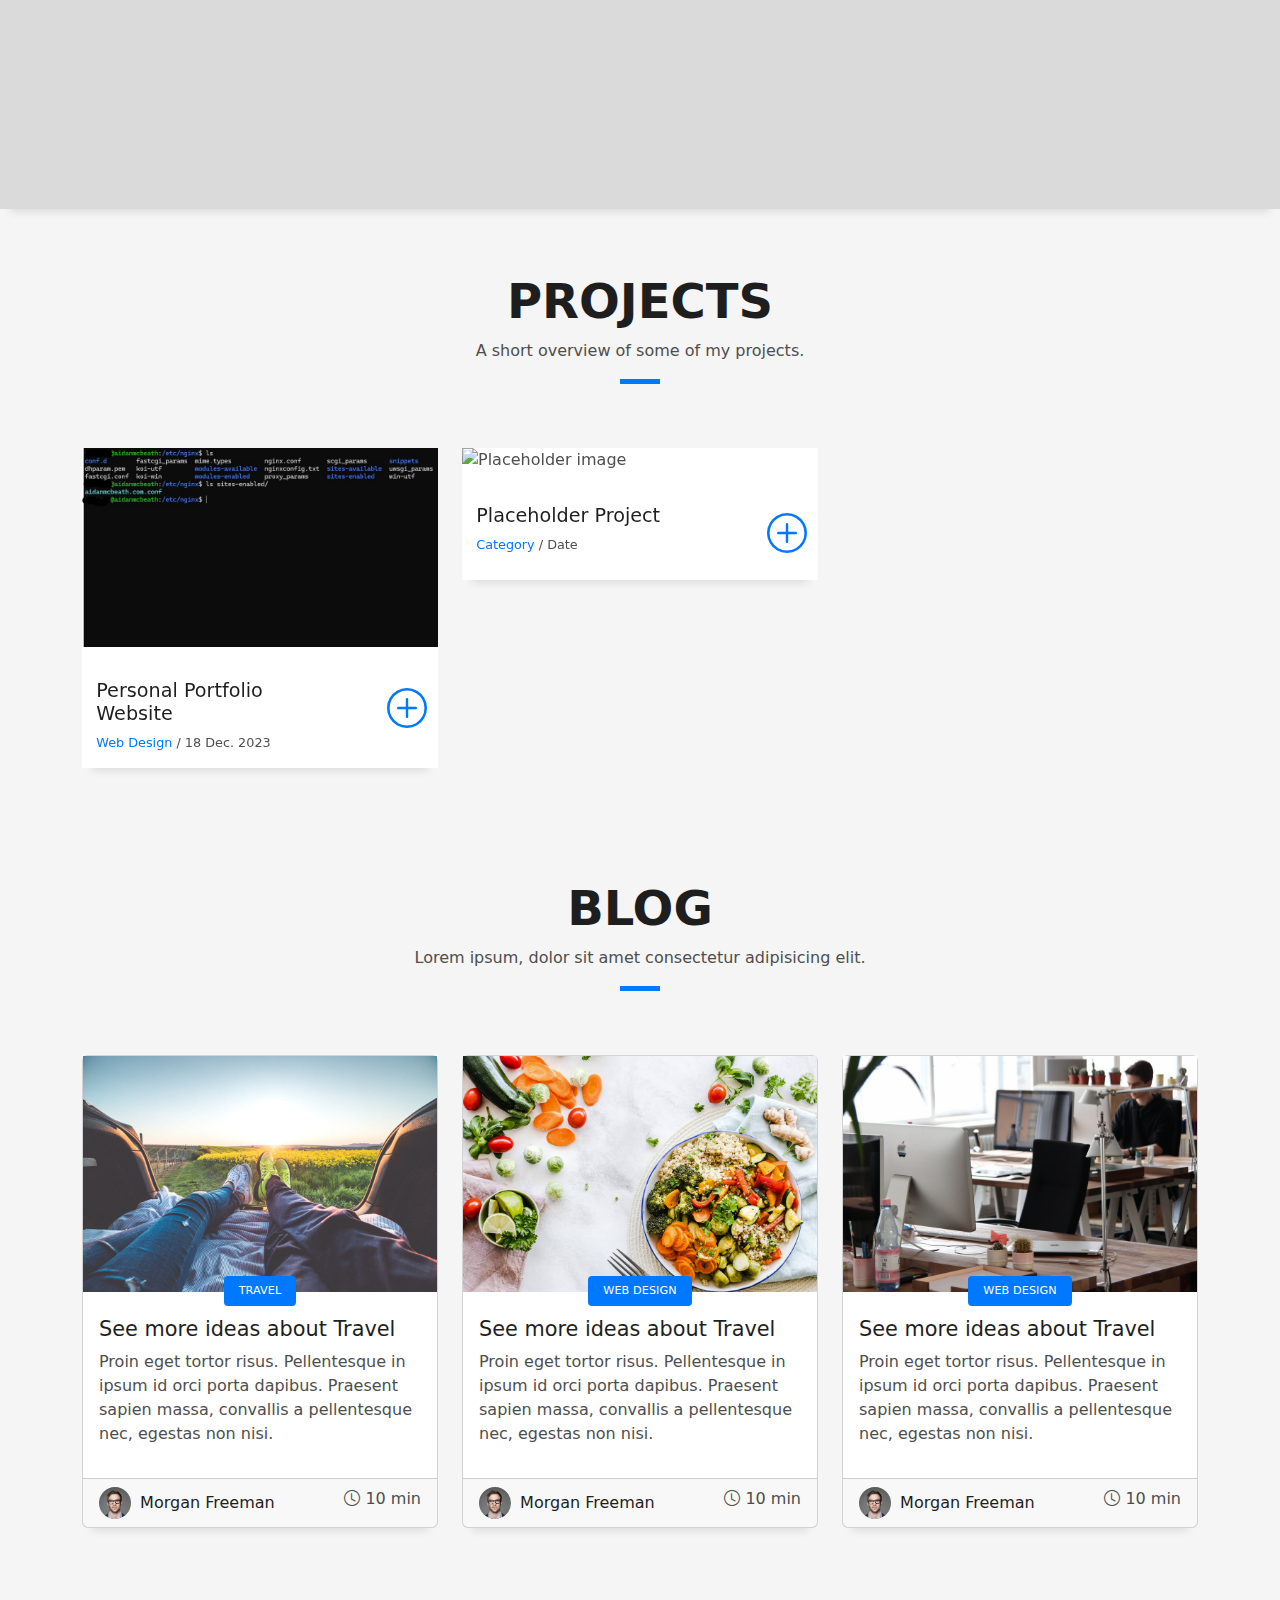
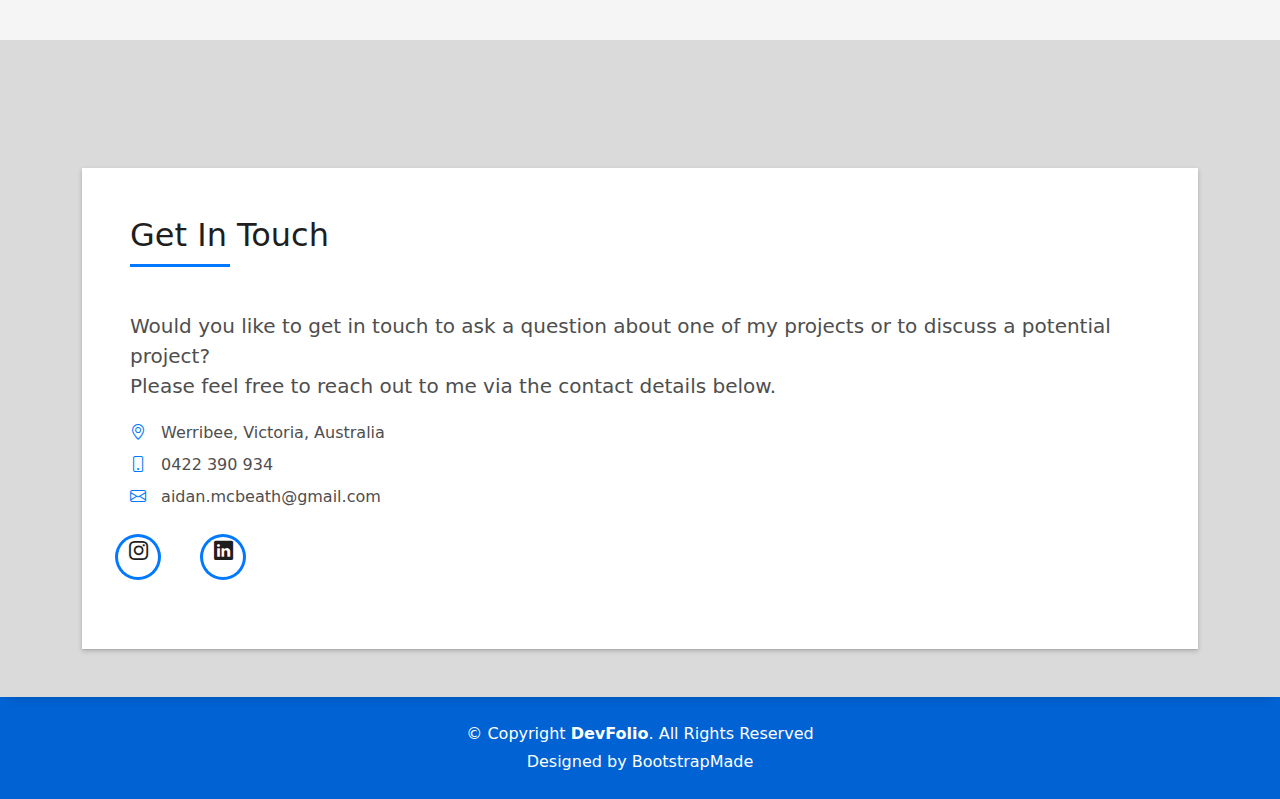
==== commit 0b097fe9: "This is a commit lol" ====
--- a/aidanmcbeath.com/index.html
+++ b/aidanmcbeath.com/index.html
@@ -287,128 +287,30 @@
           </div>
           <div class="col-md-4">
             <div class="work-box">
-              <a href="assets/img/work-2.jpg" data-gallery="portfolioGallery" class="portfolio-lightbox">
-                <div class="work-img">
-                  <img src="assets/img/work-2.jpg" alt="" class="img-fluid">
-                </div>
-              </a>
+              <div class="work-img">
+                <img src="assets/img/placeholder.jpg" alt="Placeholder image" class="img-fluid">
+              </div>
               <div class="work-content">
                 <div class="row">
                   <div class="col-sm-8">
-                    <h2 class="w-title">Loreda Cuno Nere</h2>
+                    <h2 class="w-title">Placeholder Project</h2>
                     <div class="w-more">
-                      <span class="w-ctegory">Web Design</span> / <span class="w-date">18 Sep. 2018</span>
+                      <span class="w-ctegory">Category</span> / <span class="w-date">Date</span>
                     </div>
                   </div>
                   <div class="col-sm-4">
                     <div class="w-like">
-                      <a href="project-template.html"> <span class="bi bi-plus-circle"></span></a>
-                    </div>
-                  </div>
-                </div>
-              </div>
-            </div>
-          </div>
-          <div class="col-md-4">
-            <div class="work-box">
-              <a href="assets/img/work-3.jpg" data-gallery="portfolioGallery" class="portfolio-lightbox">
-                <div class="work-img">
-                  <img src="assets/img/work-3.jpg" alt="" class="img-fluid">
-                </div>
-              </a>
-              <div class="work-content">
-                <div class="row">
-                  <div class="col-sm-8">
-                    <h2 class="w-title">Mavrito Lana Dere</h2>
-                    <div class="w-more">
-                      <span class="w-ctegory">Web Design</span> / <span class="w-date">18 Sep. 2018</span>
-                    </div>
-                  </div>
-                  <div class="col-sm-4">
-                    <div class="w-like">
-                      <a href="project-template.html"> <span class="bi bi-plus-circle"></span></a>
-                    </div>
-                  </div>
-                </div>
-              </div>
-            </div>
-          </div>
-          <div class="col-md-4">
-            <div class="work-box">
-              <a href="assets/img/work-4.jpg" data-gallery="portfolioGallery" class="portfolio-lightbox">
-                <div class="work-img">
-                  <img src="assets/img/work-4.jpg" alt="" class="img-fluid">
-                </div>
-              </a>
-              <div class="work-content">
-                <div class="row">
-                  <div class="col-sm-8">
-                    <h2 class="w-title">Bindo Laro Cado</h2>
-                    <div class="w-more">
-                      <span class="w-ctegory">Web Design</span> / <span class="w-date">18 Sep. 2018</span>
-                    </div>
-                  </div>
-                  <div class="col-sm-4">
-                    <div class="w-like">
-                      <a href="project-template.html"> <span class="bi bi-plus-circle"></span></a>
-                    </div>
-                  </div>
-                </div>
-              </div>
-            </div>
-          </div>
-          <div class="col-md-4">
-            <div class="work-box">
-              <a href="assets/img/work-5.jpg" data-gallery="portfolioGallery" class="portfolio-lightbox">
-                <div class="work-img">
-                  <img src="assets/img/work-5.jpg" alt="" class="img-fluid">
-                </div>
-              </a>
-              <div class="work-content">
-                <div class="row">
-                  <div class="col-sm-8">
-                    <h2 class="w-title">Studio Lena Mado</h2>
-                    <div class="w-more">
-                      <span class="w-ctegory">Web Design</span> / <span class="w-date">18 Sep. 2018</span>
-                    </div>
-                  </div>
-                  <div class="col-sm-4">
-                    <div class="w-like">
-                      <a href="project-template.html"> <span class="bi bi-plus-circle"></span></a>
-                    </div>
-                  </div>
-                </div>
-              </div>
-            </div>
-          </div>
-          <div class="col-md-4">
-            <div class="work-box">
-              <a href="assets/img/work-6.jpg" data-gallery="portfolioGallery" class="portfolio-lightbox">
-                <div class="work-img">
-                  <img src="assets/img/work-6.jpg" alt="" class="img-fluid">
-                </div>
-              </a>
-              <div class="work-content">
-                <div class="row">
-                  <div class="col-sm-8">
-                    <h2 class="w-title">Studio Big Bang</h2>
-                    <div class="w-more">
-                      <span class="w-ctegory">Web Design</span> / <span class="w-date">18 Sep. 2017</span>
-                    </div>
-                  </div>
-                  <div class="col-sm-4">
-                    <div class="w-like">
-                      <a href="project-template.html"> <span class="bi bi-plus-circle"></span></a>
-                    </div>
-                  </div>
-                </div>
-              </div>
-            </div>
-          </div>
-
+                      <a href="placeholder-link.html"> <span class="bi bi-plus-circle"></span></a>
+                    </div>
+                  </div>
+                </div>
+              </div>
+            </div>
+          </div>
         </div>
       </div>
     </section><!-- End Portfolio Section -->
+
 
     <!-- ======= Blog Section ======= -->
     <section id="blog" class="blog-mf sect-pt4 route">
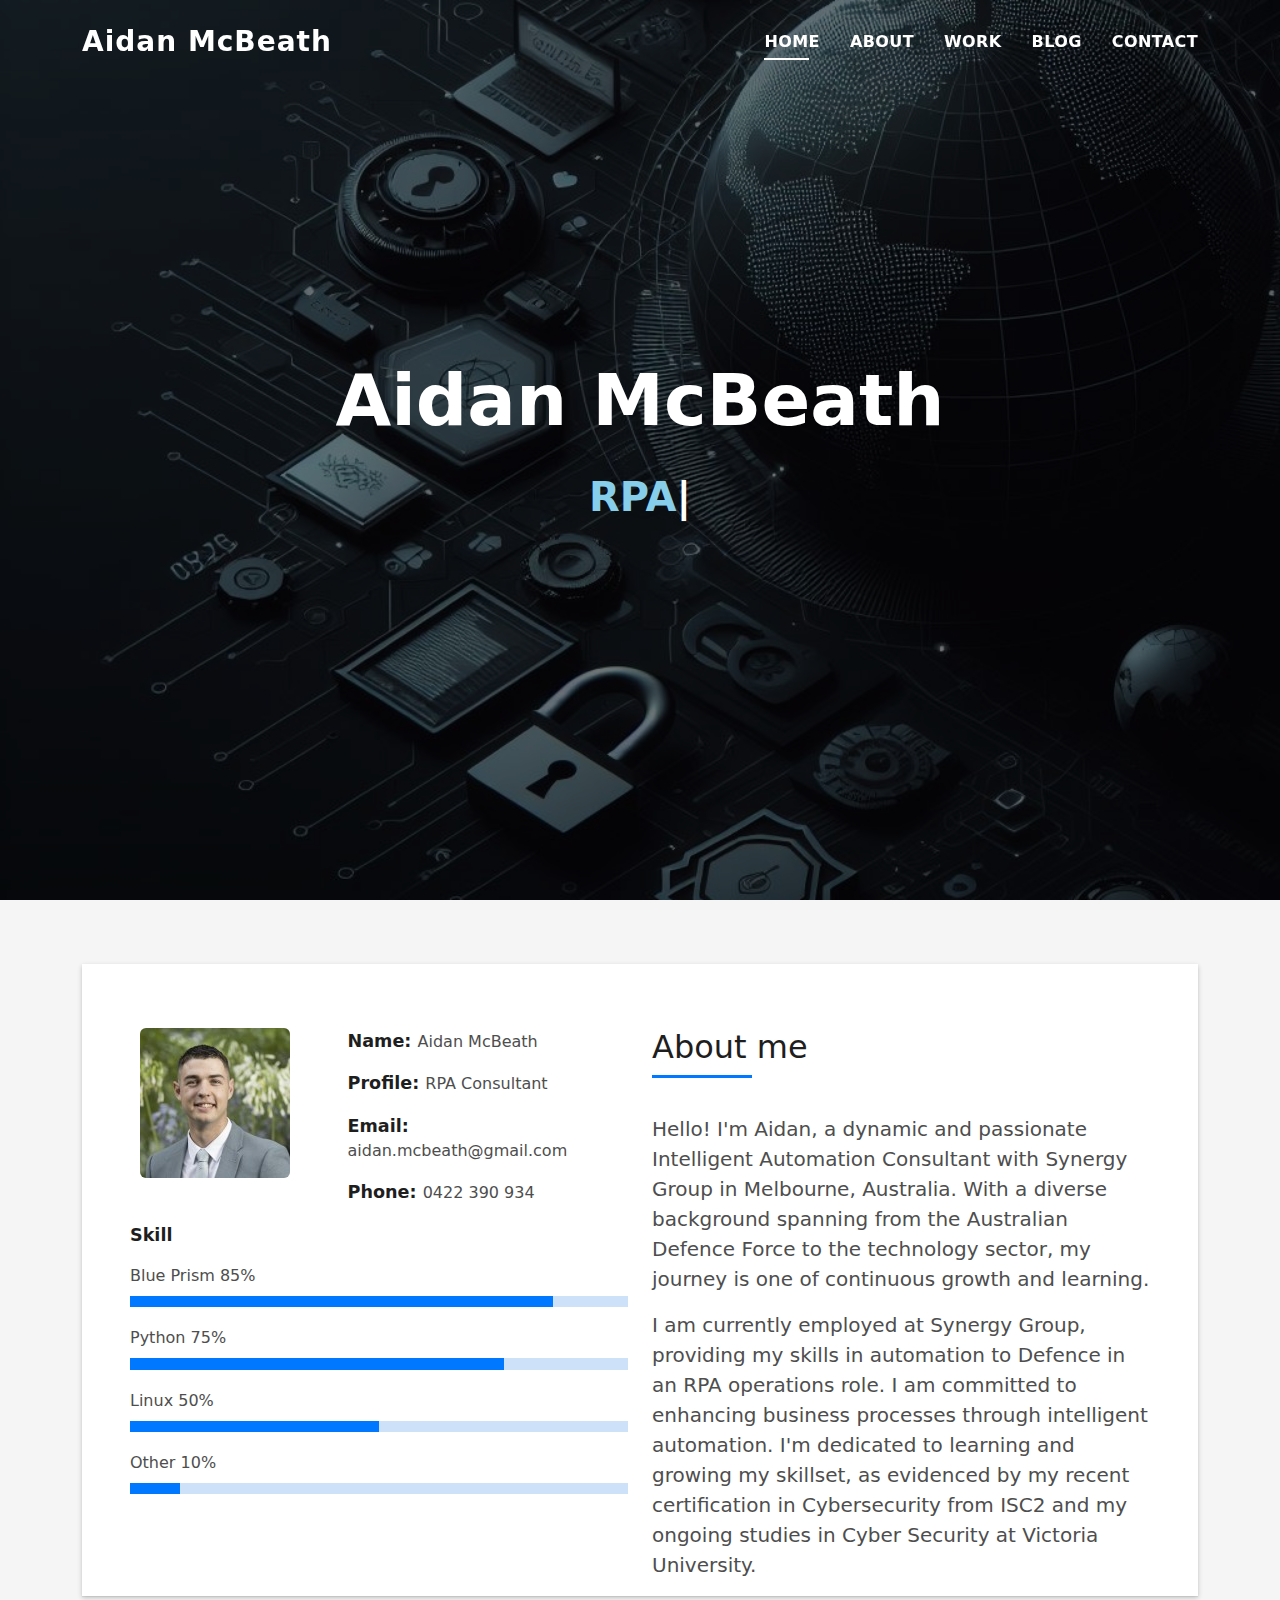
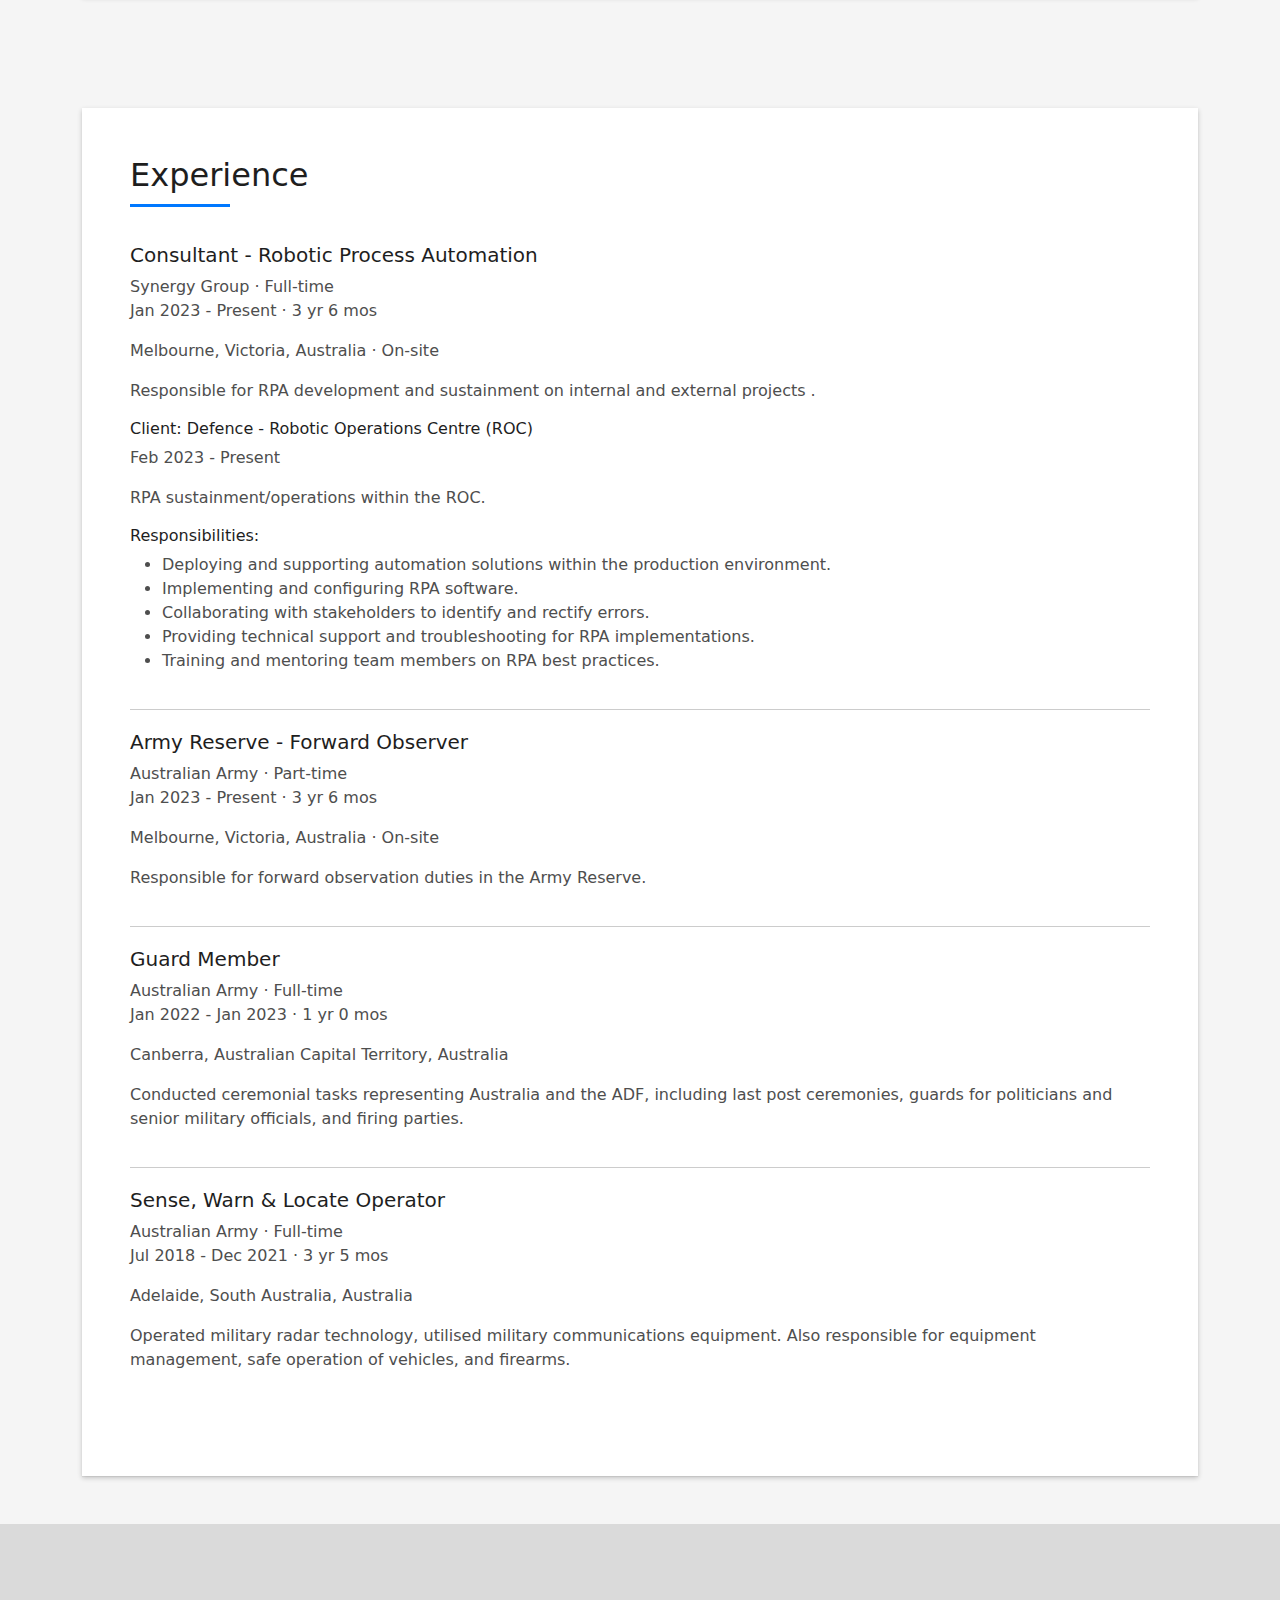
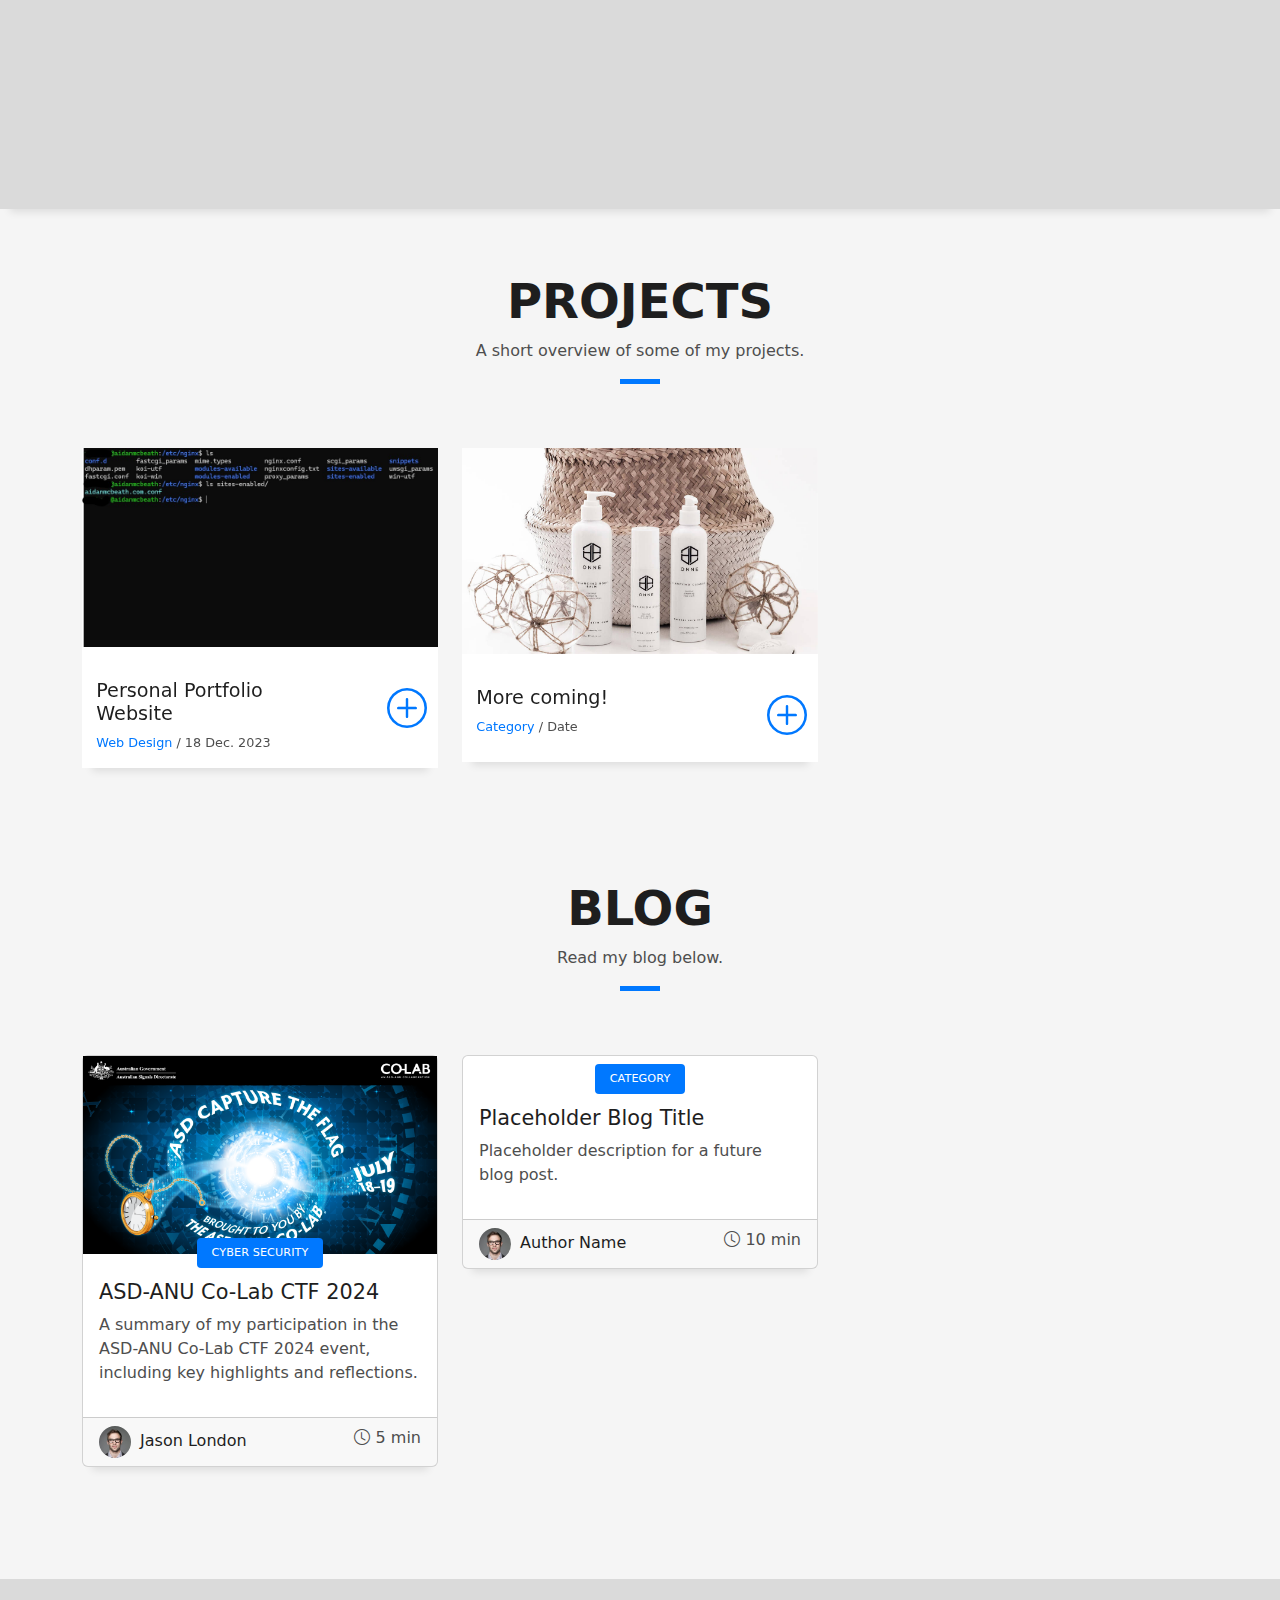
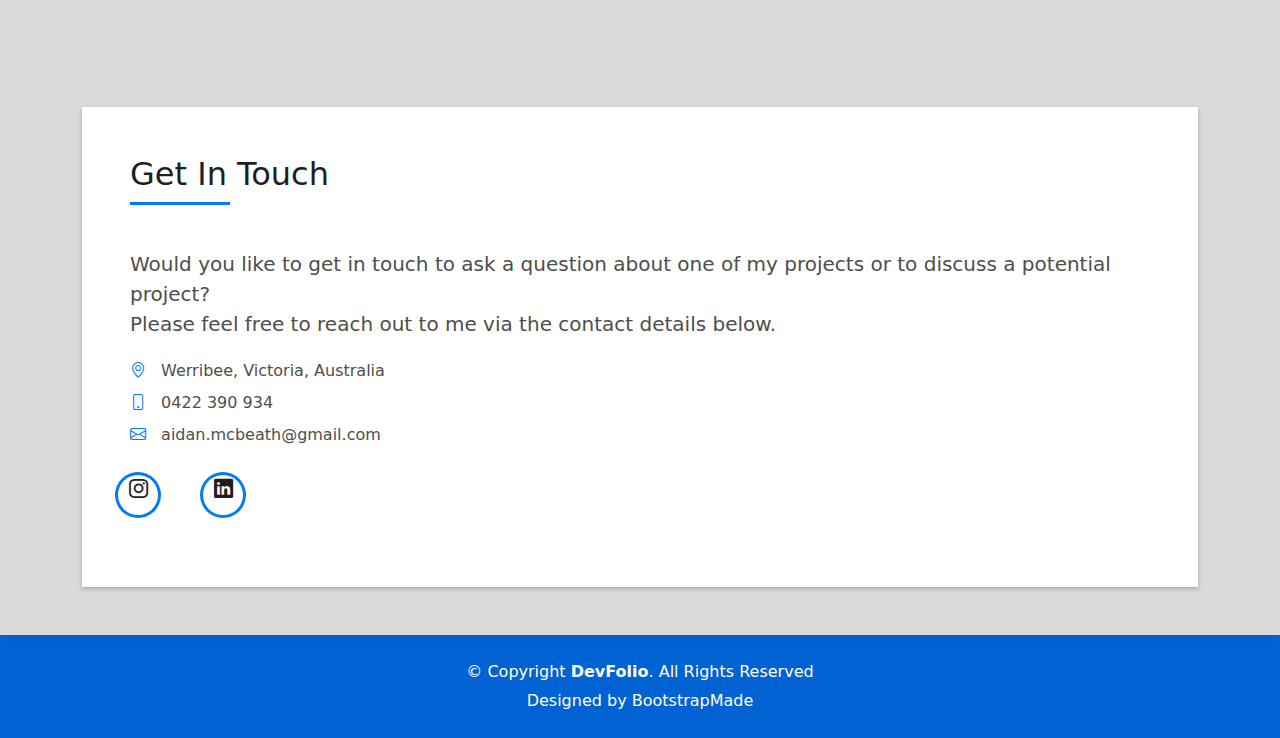
==== commit be3a8d25: "Blog updated on index page" ====
--- a/aidanmcbeath.com/index.html
+++ b/aidanmcbeath.com/index.html
@@ -288,12 +288,12 @@
           <div class="col-md-4">
             <div class="work-box">
               <div class="work-img">
-                <img src="assets/img/placeholder.jpg" alt="Placeholder image" class="img-fluid">
+                <img src="assets/img/project-template-1.jpg" alt="Placeholder image" class="img-fluid">
               </div>
               <div class="work-content">
                 <div class="row">
                   <div class="col-sm-8">
-                    <h2 class="w-title">Placeholder Project</h2>
+                    <h2 class="w-title">More coming!</h2>
                     <div class="w-more">
                       <span class="w-ctegory">Category</span> / <span class="w-date">Date</span>
                     </div>
@@ -322,7 +322,7 @@
                 Blog
               </h3>
               <p class="subtitle-a">
-                Lorem ipsum, dolor sit amet consectetur adipisicing elit.
+                Read my blog below.
               </p>
               <div class="line-mf"></div>
             </div>
@@ -332,30 +332,28 @@
           <div class="col-md-4">
             <div class="card card-blog">
               <div class="card-img">
-                <a href="blog-template.html"><img src="assets/img/post-1.jpg" alt="" class="img-fluid"></a>
+                <a href="blogs/ASDCTF2024.html"><img src="assets/img/blog-photos/asdctf-img.png" alt="" class="img-fluid"></a>
               </div>
               <div class="card-body">
                 <div class="card-category-box">
                   <div class="card-category">
-                    <h6 class="category">Travel</h6>
-                  </div>
-                </div>
-                <h3 class="card-title"><a href="blog-template.html">See more ideas about Travel</a></h3>
+                    <h6 class="category">Cyber Security</h6>
+                  </div>
+                </div>
+                <h3 class="card-title"><a href="blogs/ASDCTF2024.html">ASD-ANU Co-Lab CTF 2024</a></h3>
                 <p class="card-description">
-                  Proin eget tortor risus. Pellentesque in ipsum id orci porta dapibus. Praesent sapien massa, convallis
-                  a pellentesque nec,
-                  egestas non nisi.
+                  A summary of my participation in the ASD-ANU Co-Lab CTF 2024 event, including key highlights and reflections.
                 </p>
               </div>
               <div class="card-footer">
                 <div class="post-author">
                   <a href="#">
                     <img src="assets/img/testimonial-2.jpg" alt="" class="avatar rounded-circle">
-                    <span class="author">Morgan Freeman</span>
+                    <span class="author">Jason London</span>
                   </a>
                 </div>
                 <div class="post-date">
-                  <span class="bi bi-clock"></span> 10 min
+                  <span class="bi bi-clock"></span> 5 min
                 </div>
               </div>
             </div>
@@ -363,26 +361,24 @@
           <div class="col-md-4">
             <div class="card card-blog">
               <div class="card-img">
-                <a href="blog-template.html"><img src="assets/img/post-2.jpg" alt="" class="img-fluid"></a>
+                <a href="placeholder-link.html"><img src="assets/img/placeholder.jpg" alt="" class="img-fluid"></a>
               </div>
               <div class="card-body">
                 <div class="card-category-box">
                   <div class="card-category">
-                    <h6 class="category">Web Design</h6>
-                  </div>
-                </div>
-                <h3 class="card-title"><a href="blog-template.html">See more ideas about Travel</a></h3>
+                    <h6 class="category">Category</h6>
+                  </div>
+                </div>
+                <h3 class="card-title"><a href="placeholder-link.html">Placeholder Blog Title</a></h3>
                 <p class="card-description">
-                  Proin eget tortor risus. Pellentesque in ipsum id orci porta dapibus. Praesent sapien massa, convallis
-                  a pellentesque nec,
-                  egestas non nisi.
+                  Placeholder description for a future blog post.
                 </p>
               </div>
               <div class="card-footer">
                 <div class="post-author">
                   <a href="#">
                     <img src="assets/img/testimonial-2.jpg" alt="" class="avatar rounded-circle">
-                    <span class="author">Morgan Freeman</span>
+                    <span class="author">Author Name</span>
                   </a>
                 </div>
                 <div class="post-date">
@@ -391,40 +387,10 @@
               </div>
             </div>
           </div>
-          <div class="col-md-4">
-            <div class="card card-blog">
-              <div class="card-img">
-                <a href="blog-template.html"><img src="assets/img/post-3.jpg" alt="" class="img-fluid"></a>
-              </div>
-              <div class="card-body">
-                <div class="card-category-box">
-                  <div class="card-category">
-                    <h6 class="category">Web Design</h6>
-                  </div>
-                </div>
-                <h3 class="card-title"><a href="blog-template.html">See more ideas about Travel</a></h3>
-                <p class="card-description">
-                  Proin eget tortor risus. Pellentesque in ipsum id orci porta dapibus. Praesent sapien massa, convallis
-                  a pellentesque nec,
-                  egestas non nisi.
-                </p>
-              </div>
-              <div class="card-footer">
-                <div class="post-author">
-                  <a href="#">
-                    <img src="assets/img/testimonial-2.jpg" alt="" class="avatar rounded-circle">
-                    <span class="author">Morgan Freeman</span>
-                  </a>
-                </div>
-                <div class="post-date">
-                  <span class="bi bi-clock"></span> 10 min
-                </div>
-              </div>
-            </div>
-          </div>
         </div>
       </div>
     </section><!-- End Blog Section -->
+
 
     <!-- ======= Contact Section ======= -->
     <section id="contact" class="paralax-mf footer-paralax bg-image sect-mt4 route" style="background-image: url(assets/img/overlay-bg.jpg)">
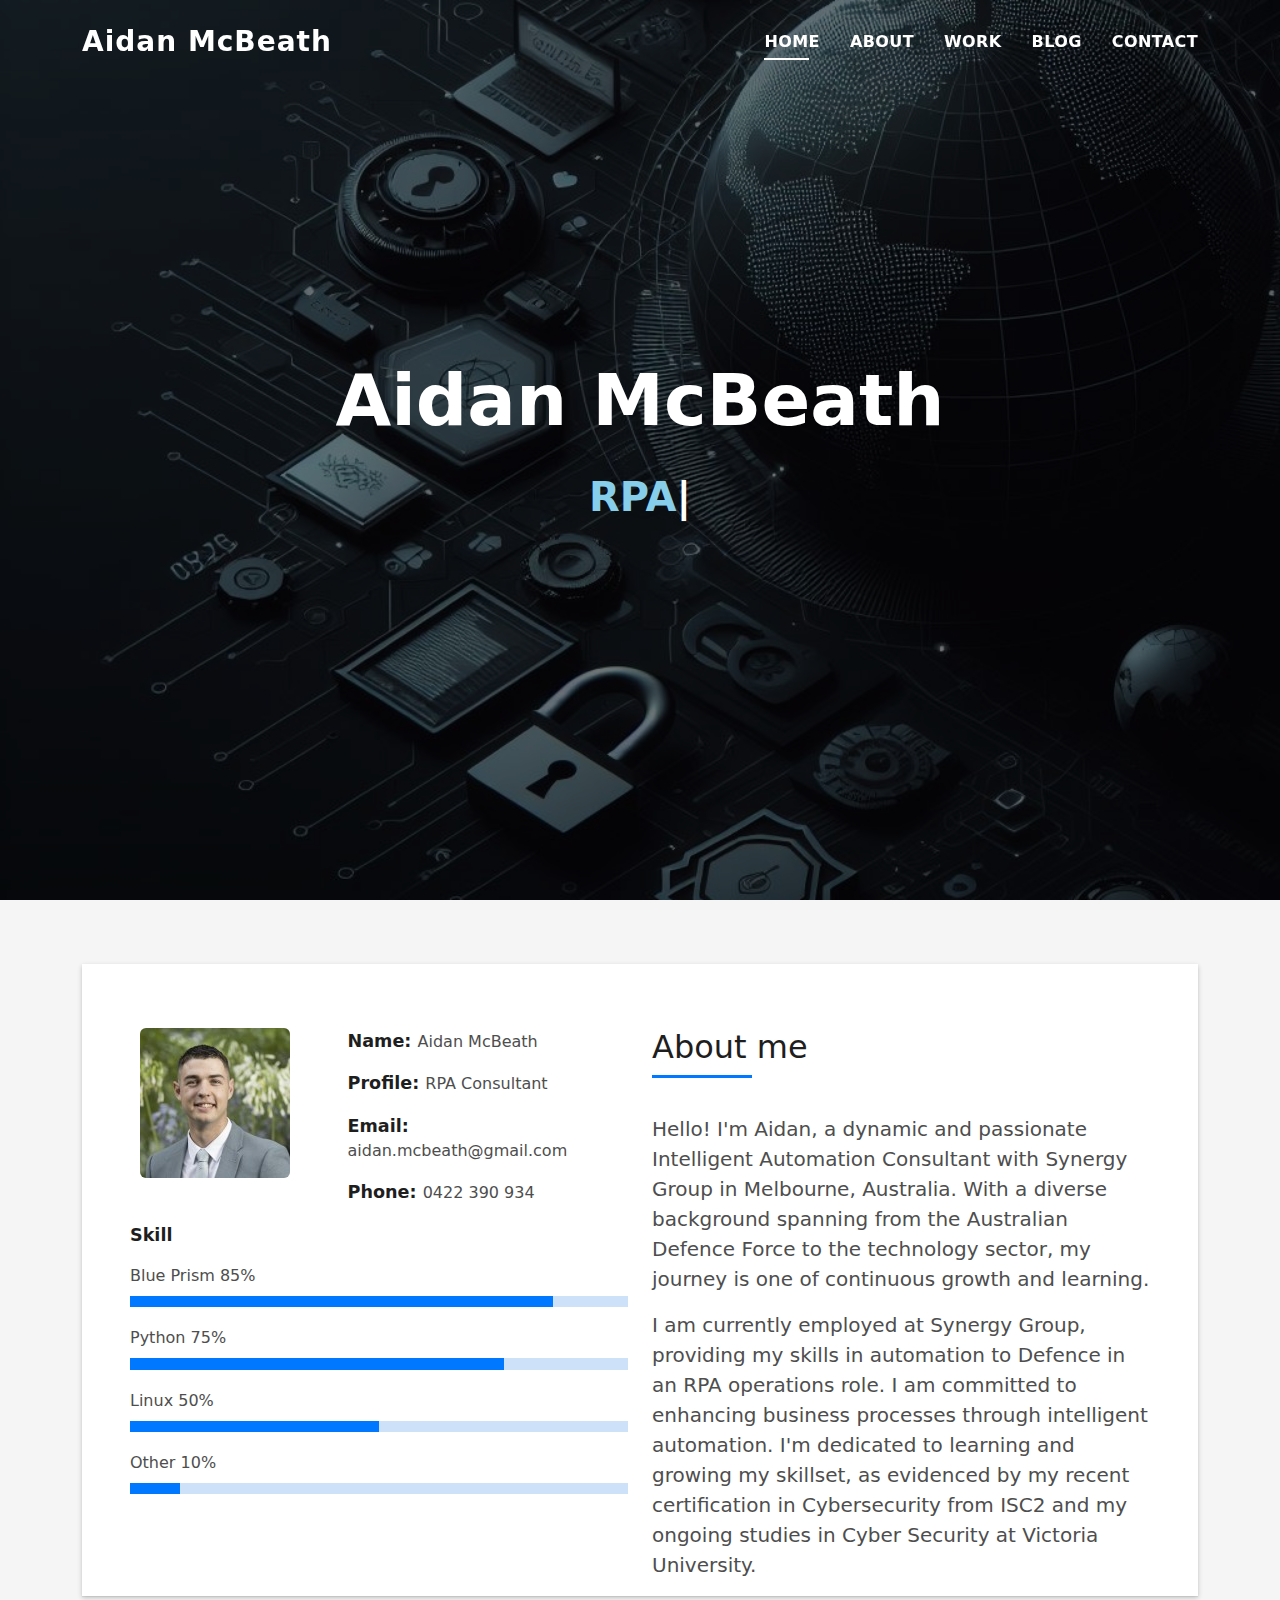
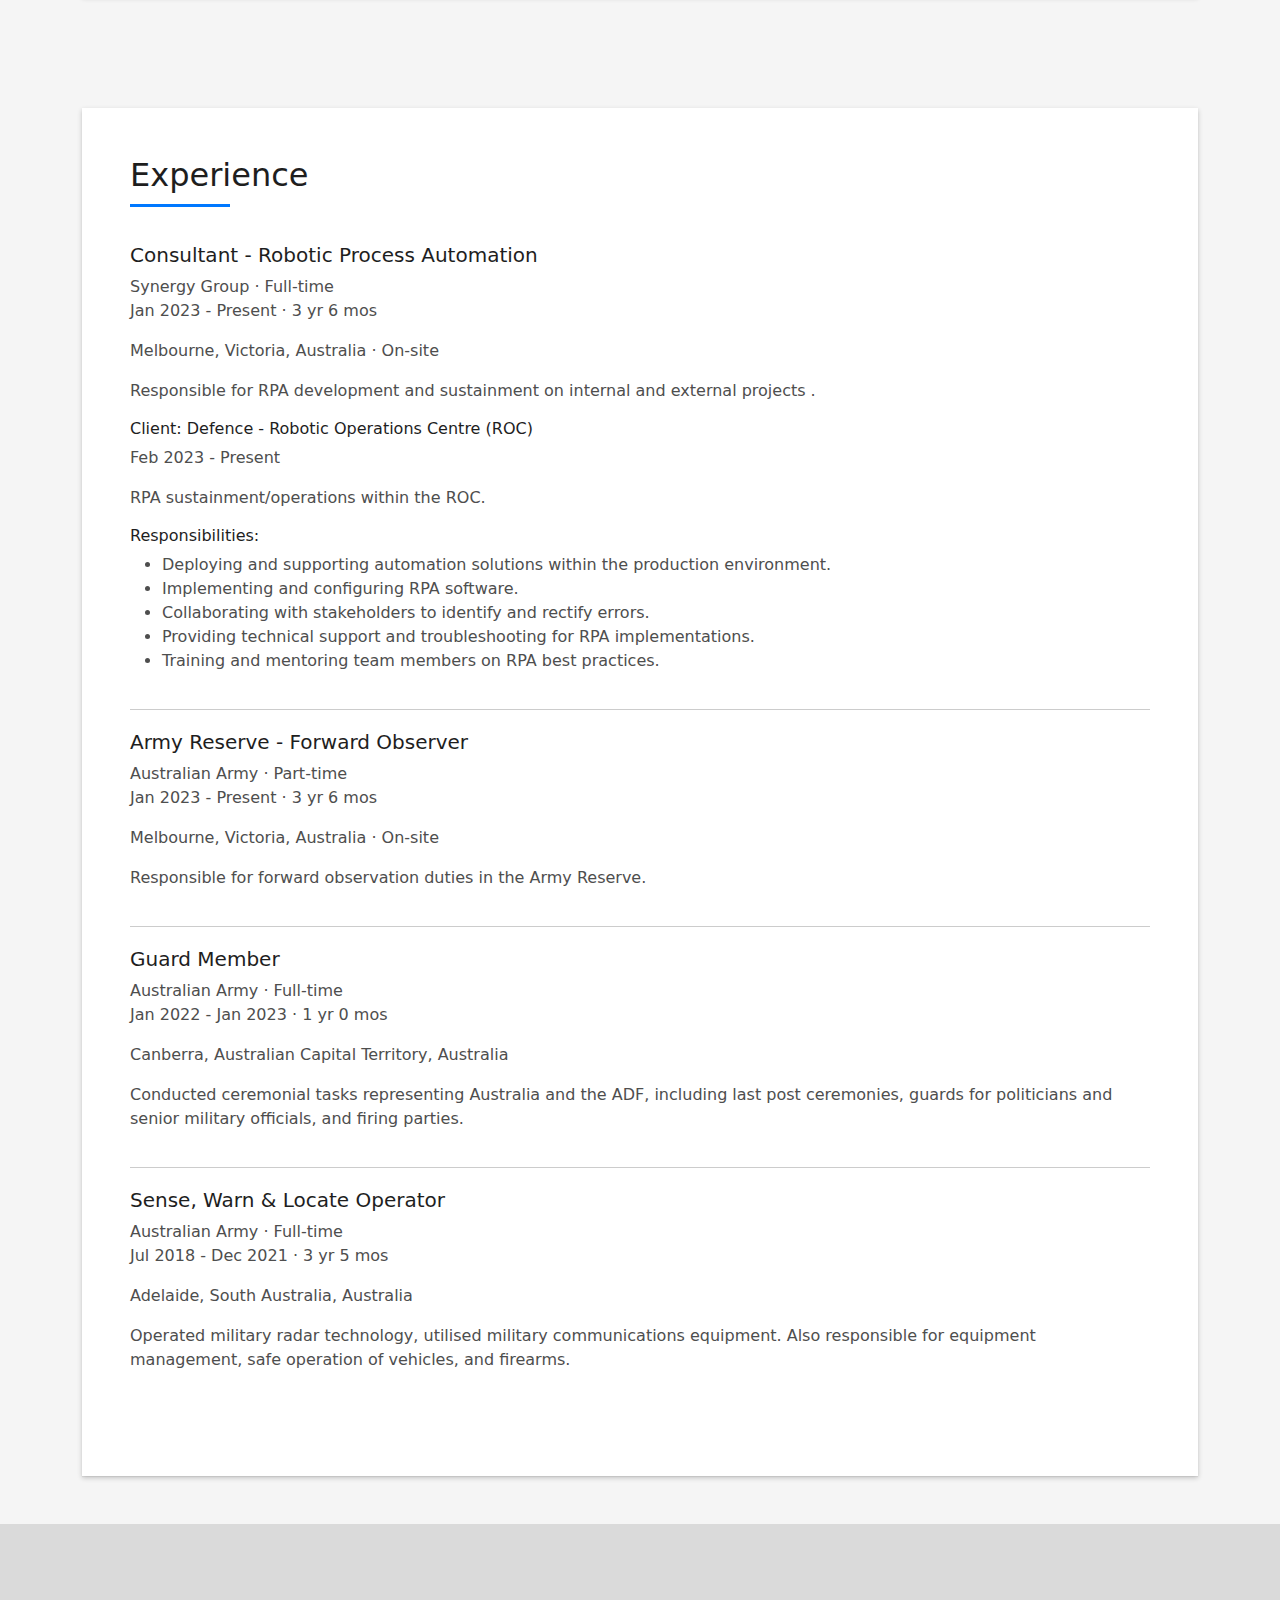
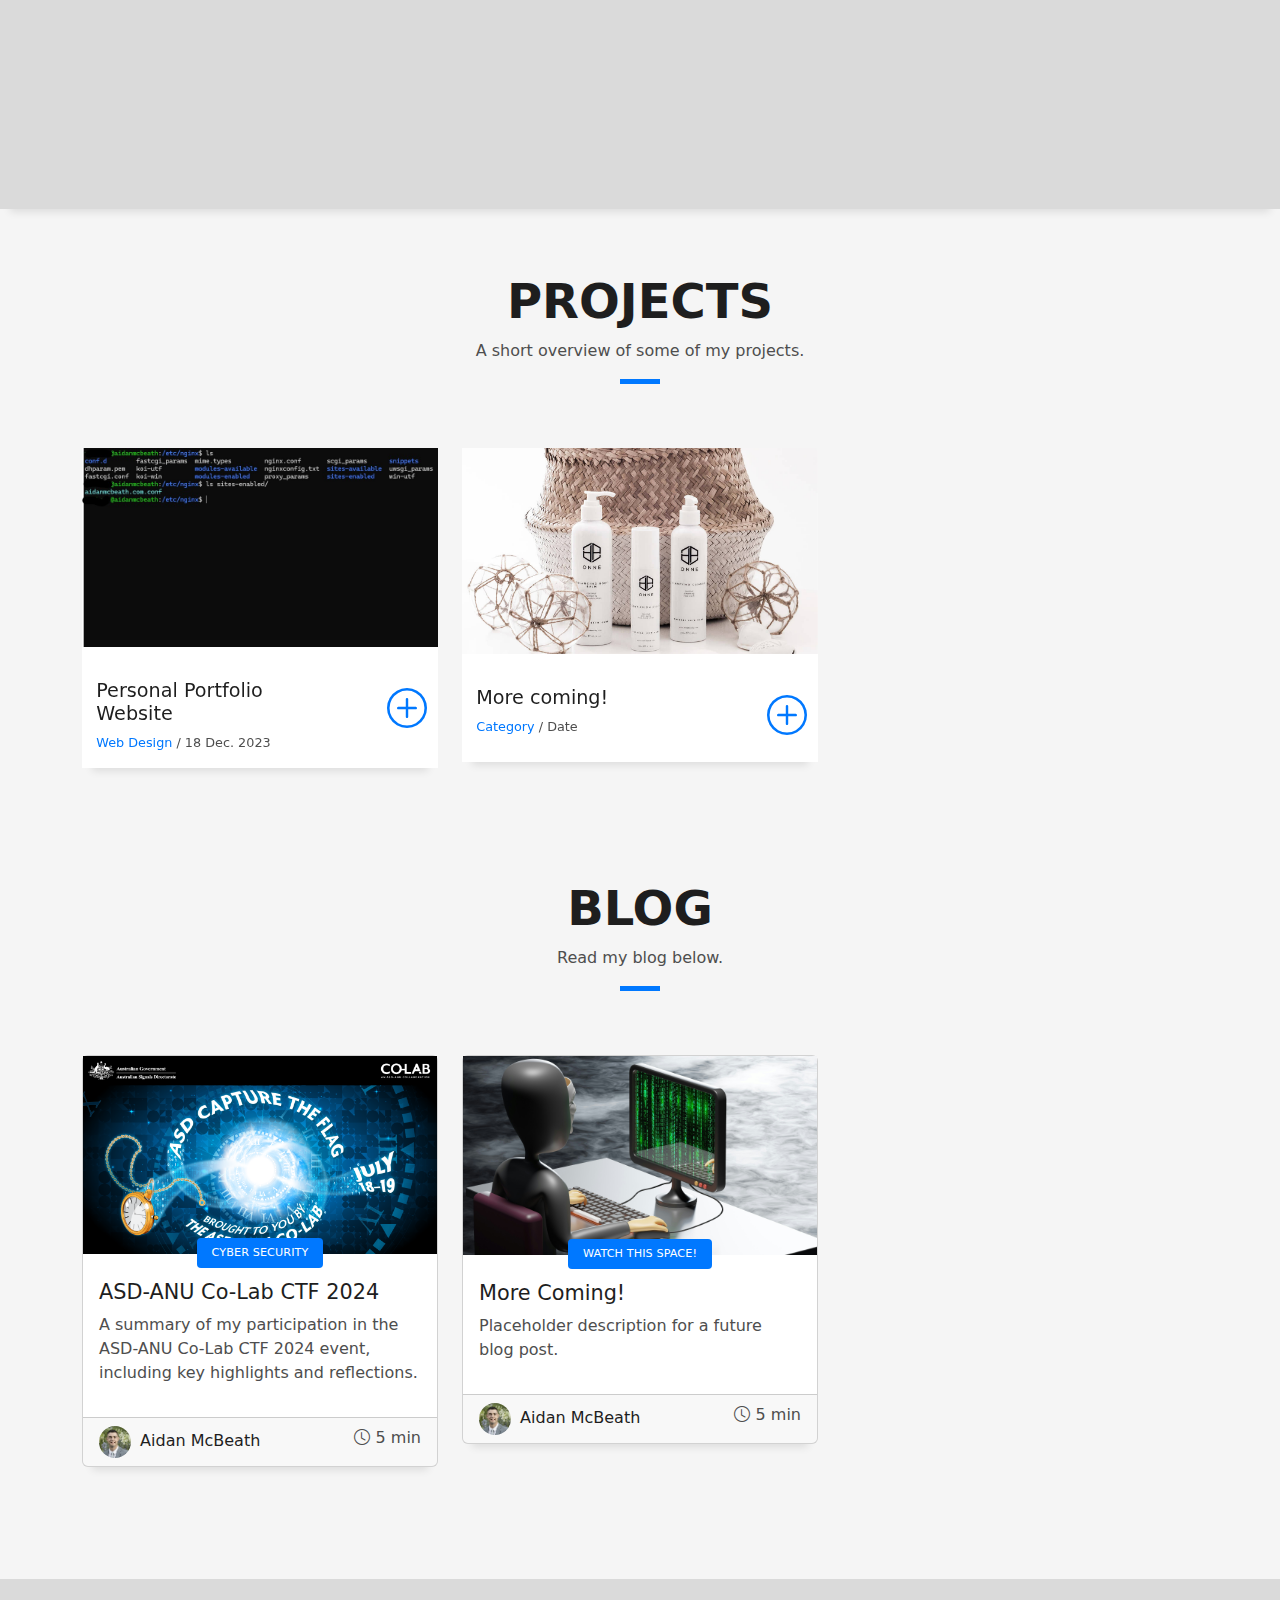
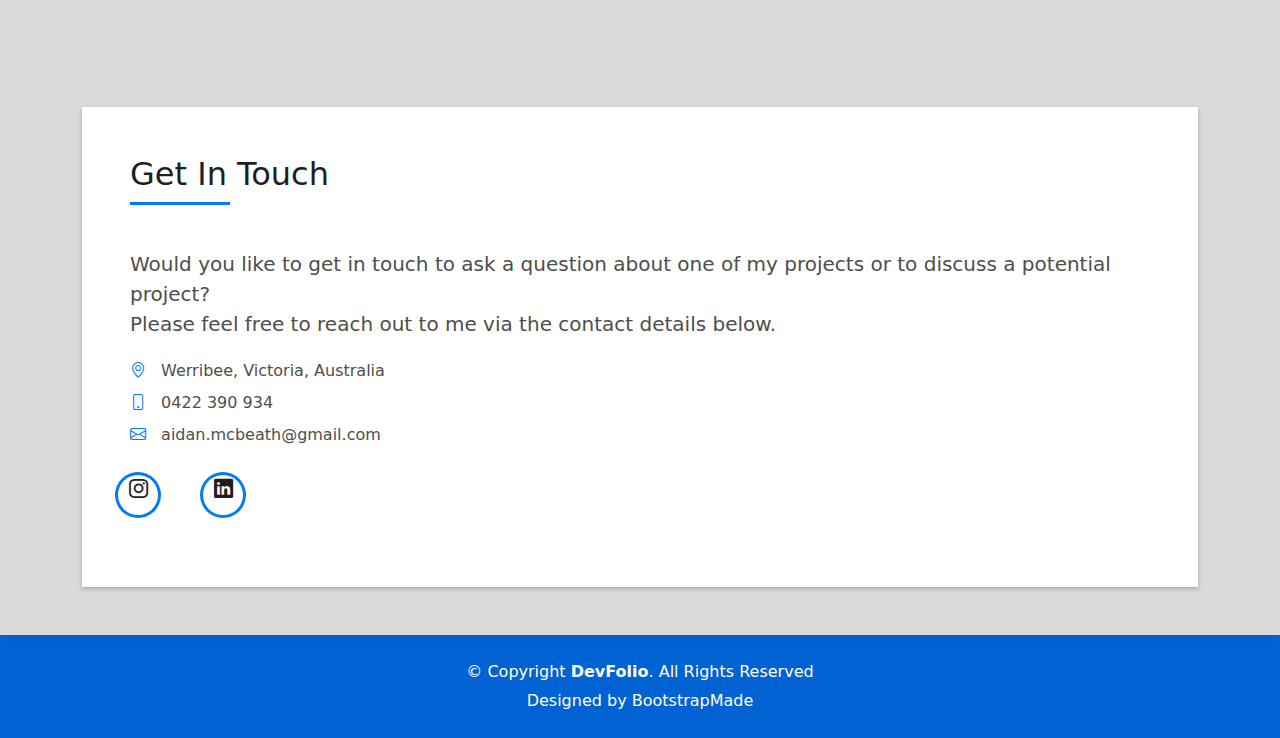
==== commit c26e2037: "More updates" ====
--- a/aidanmcbeath.com/index.html
+++ b/aidanmcbeath.com/index.html
@@ -348,8 +348,8 @@
               <div class="card-footer">
                 <div class="post-author">
                   <a href="#">
-                    <img src="assets/img/testimonial-2.jpg" alt="" class="avatar rounded-circle">
-                    <span class="author">Jason London</span>
+                    <img src="assets/img/headshot.jpg" alt="" class="avatar rounded-circle">
+                    <span class="author">Aidan McBeath</span>
                   </a>
                 </div>
                 <div class="post-date">
@@ -361,15 +361,15 @@
           <div class="col-md-4">
             <div class="card card-blog">
               <div class="card-img">
-                <a href="placeholder-link.html"><img src="assets/img/placeholder.jpg" alt="" class="img-fluid"></a>
+                <a href="placeholder-link.html"><img src="assets/img/blog-photos/placeholder-1.jpg" alt="" class="img-fluid"></a>
               </div>
               <div class="card-body">
                 <div class="card-category-box">
                   <div class="card-category">
-                    <h6 class="category">Category</h6>
-                  </div>
-                </div>
-                <h3 class="card-title"><a href="placeholder-link.html">Placeholder Blog Title</a></h3>
+                    <h6 class="category">Watch this space!</h6>
+                  </div>
+                </div>
+                <h3 class="card-title"><a href="placeholder-link.html">More Coming!</a></h3>
                 <p class="card-description">
                   Placeholder description for a future blog post.
                 </p>
@@ -377,12 +377,12 @@
               <div class="card-footer">
                 <div class="post-author">
                   <a href="#">
-                    <img src="assets/img/testimonial-2.jpg" alt="" class="avatar rounded-circle">
-                    <span class="author">Author Name</span>
+                    <img src="assets/img/headshot.jpg" alt="" class="avatar rounded-circle">
+                    <span class="author">Aidan McBeath</span>
                   </a>
                 </div>
                 <div class="post-date">
-                  <span class="bi bi-clock"></span> 10 min
+                  <span class="bi bi-clock"></span> 5 min
                 </div>
               </div>
             </div>
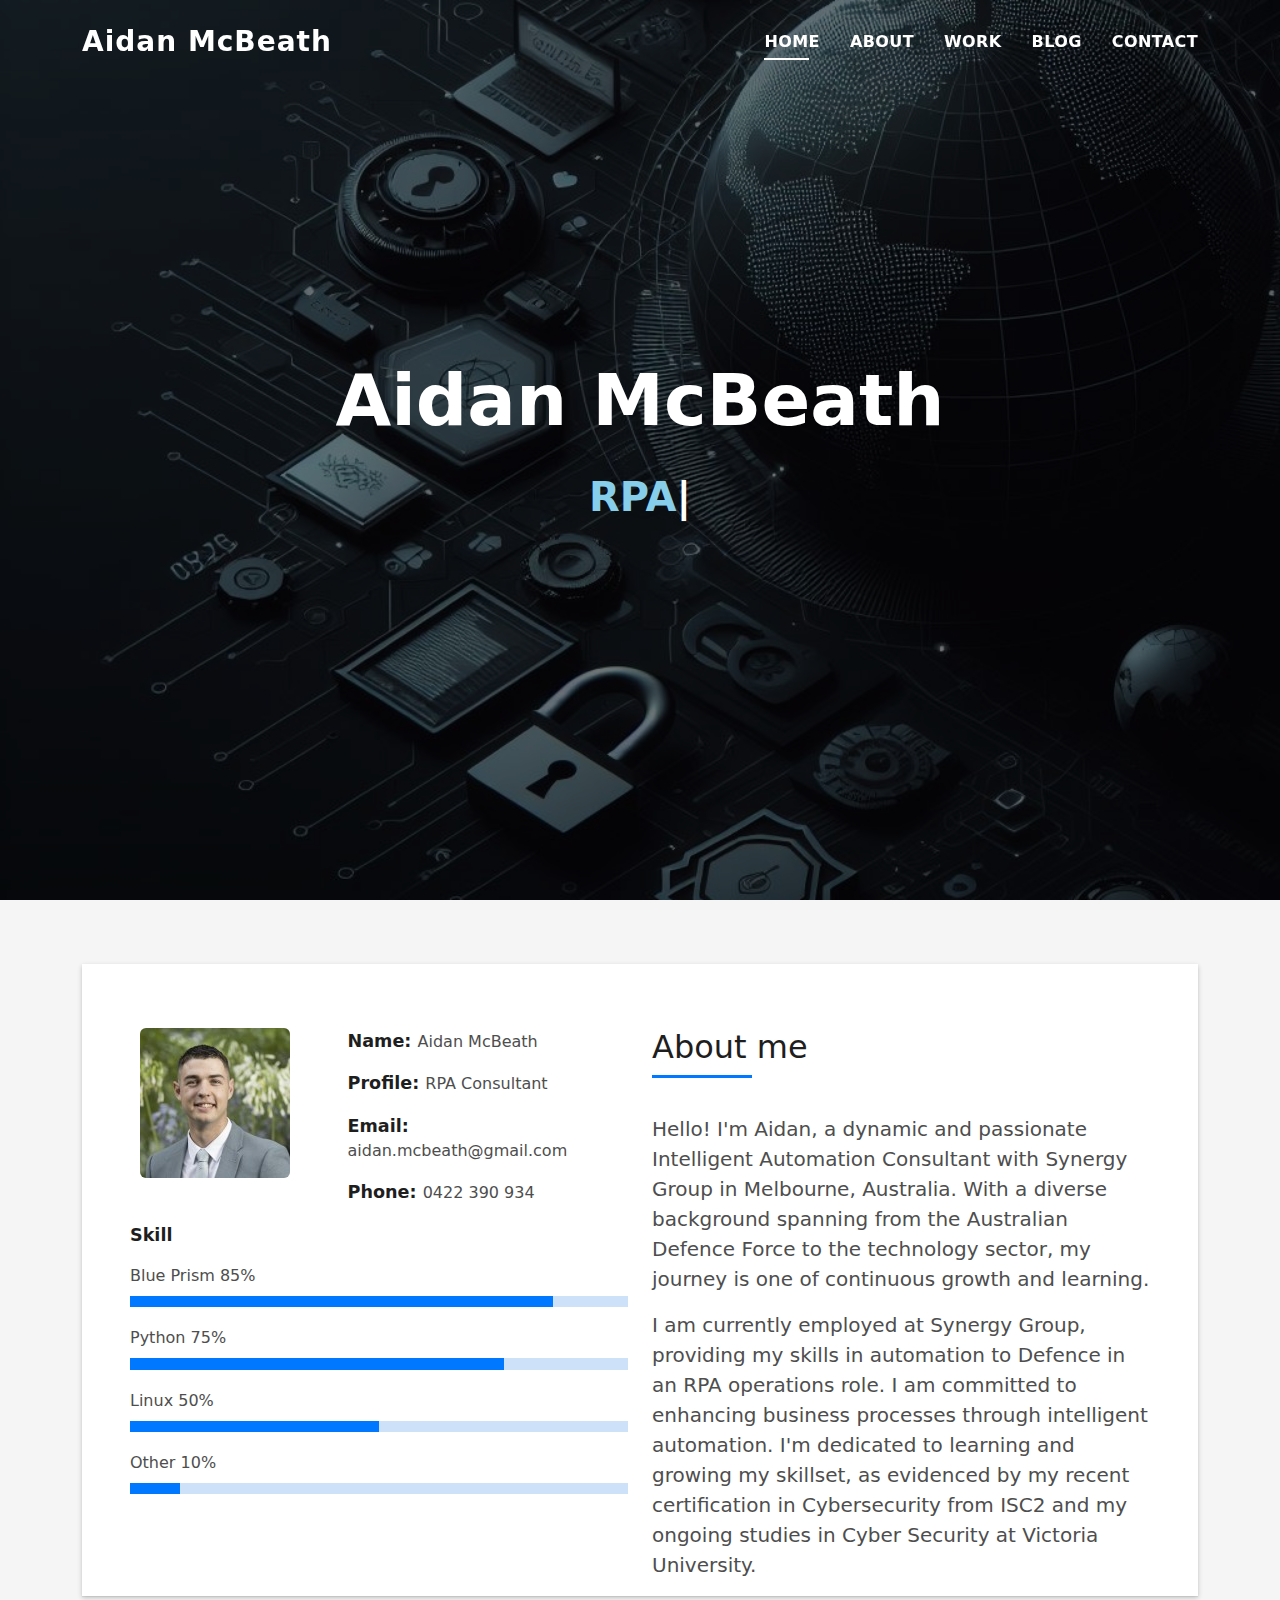
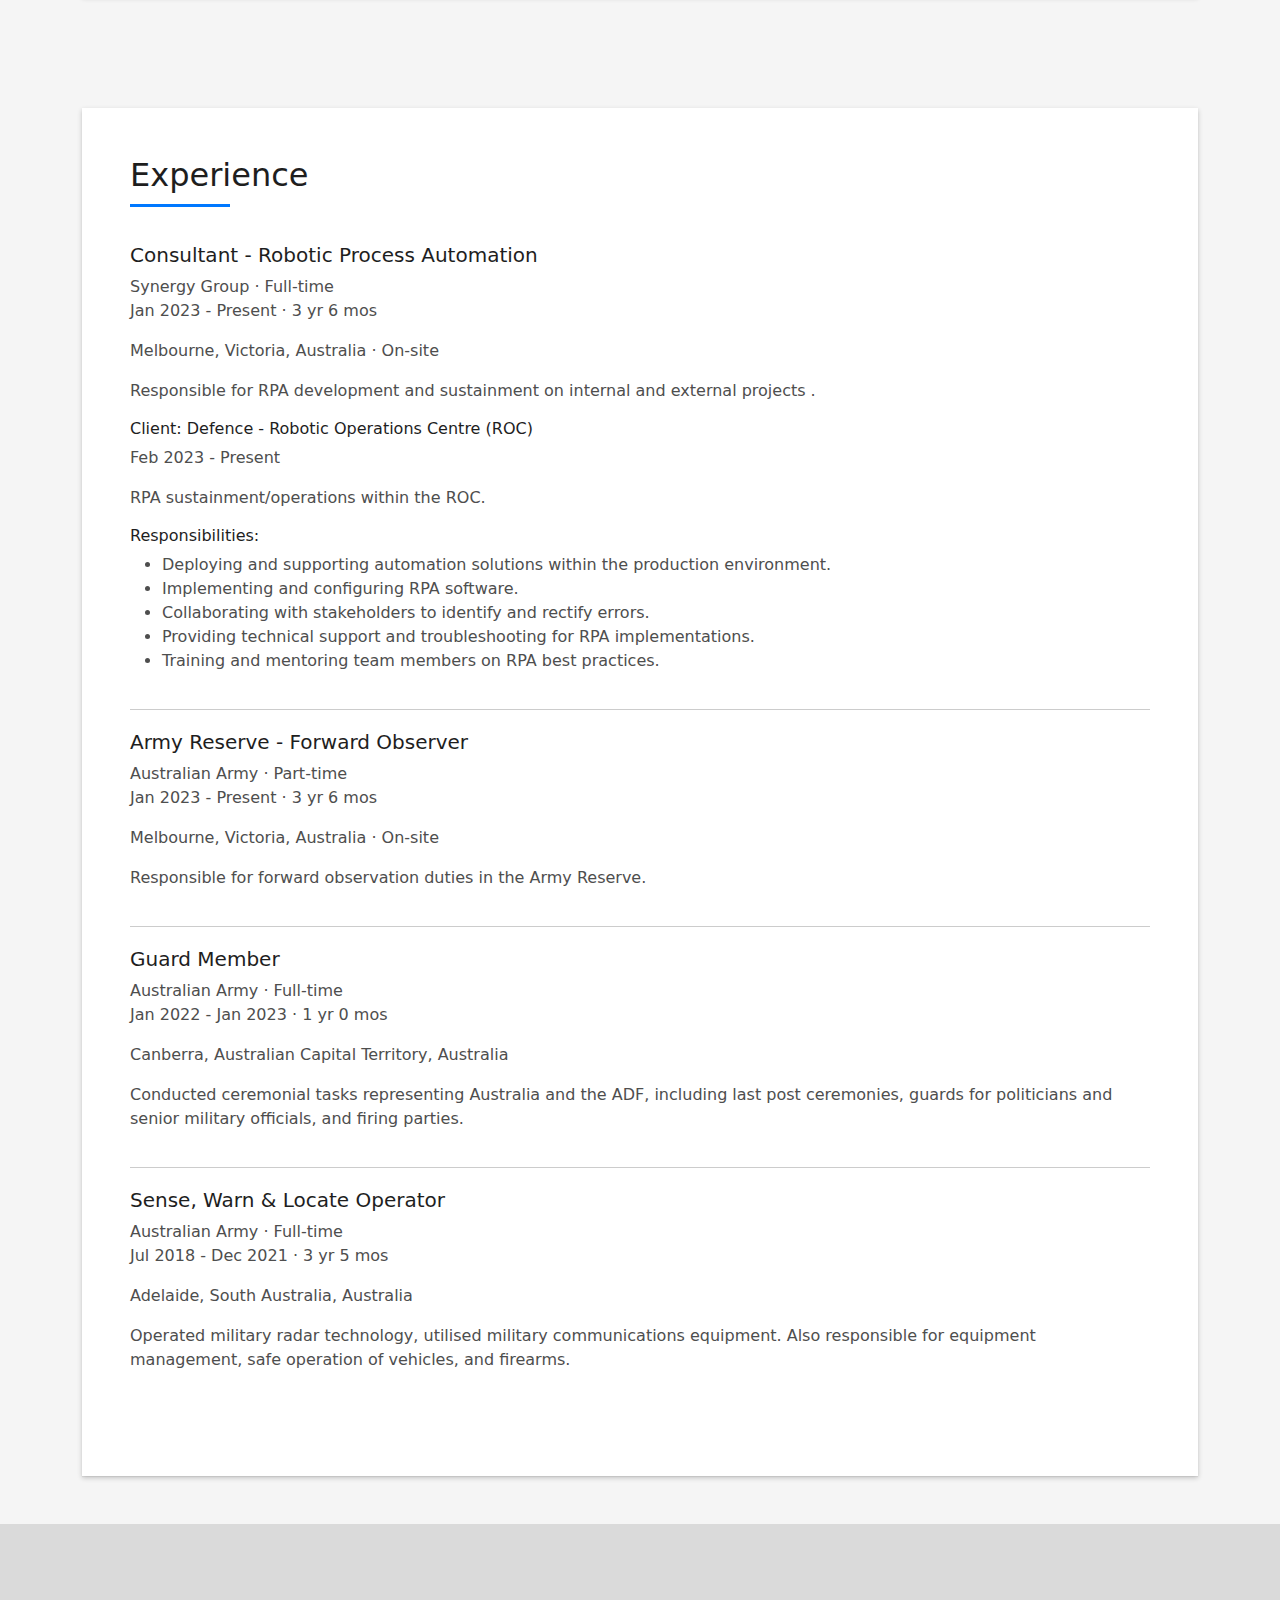
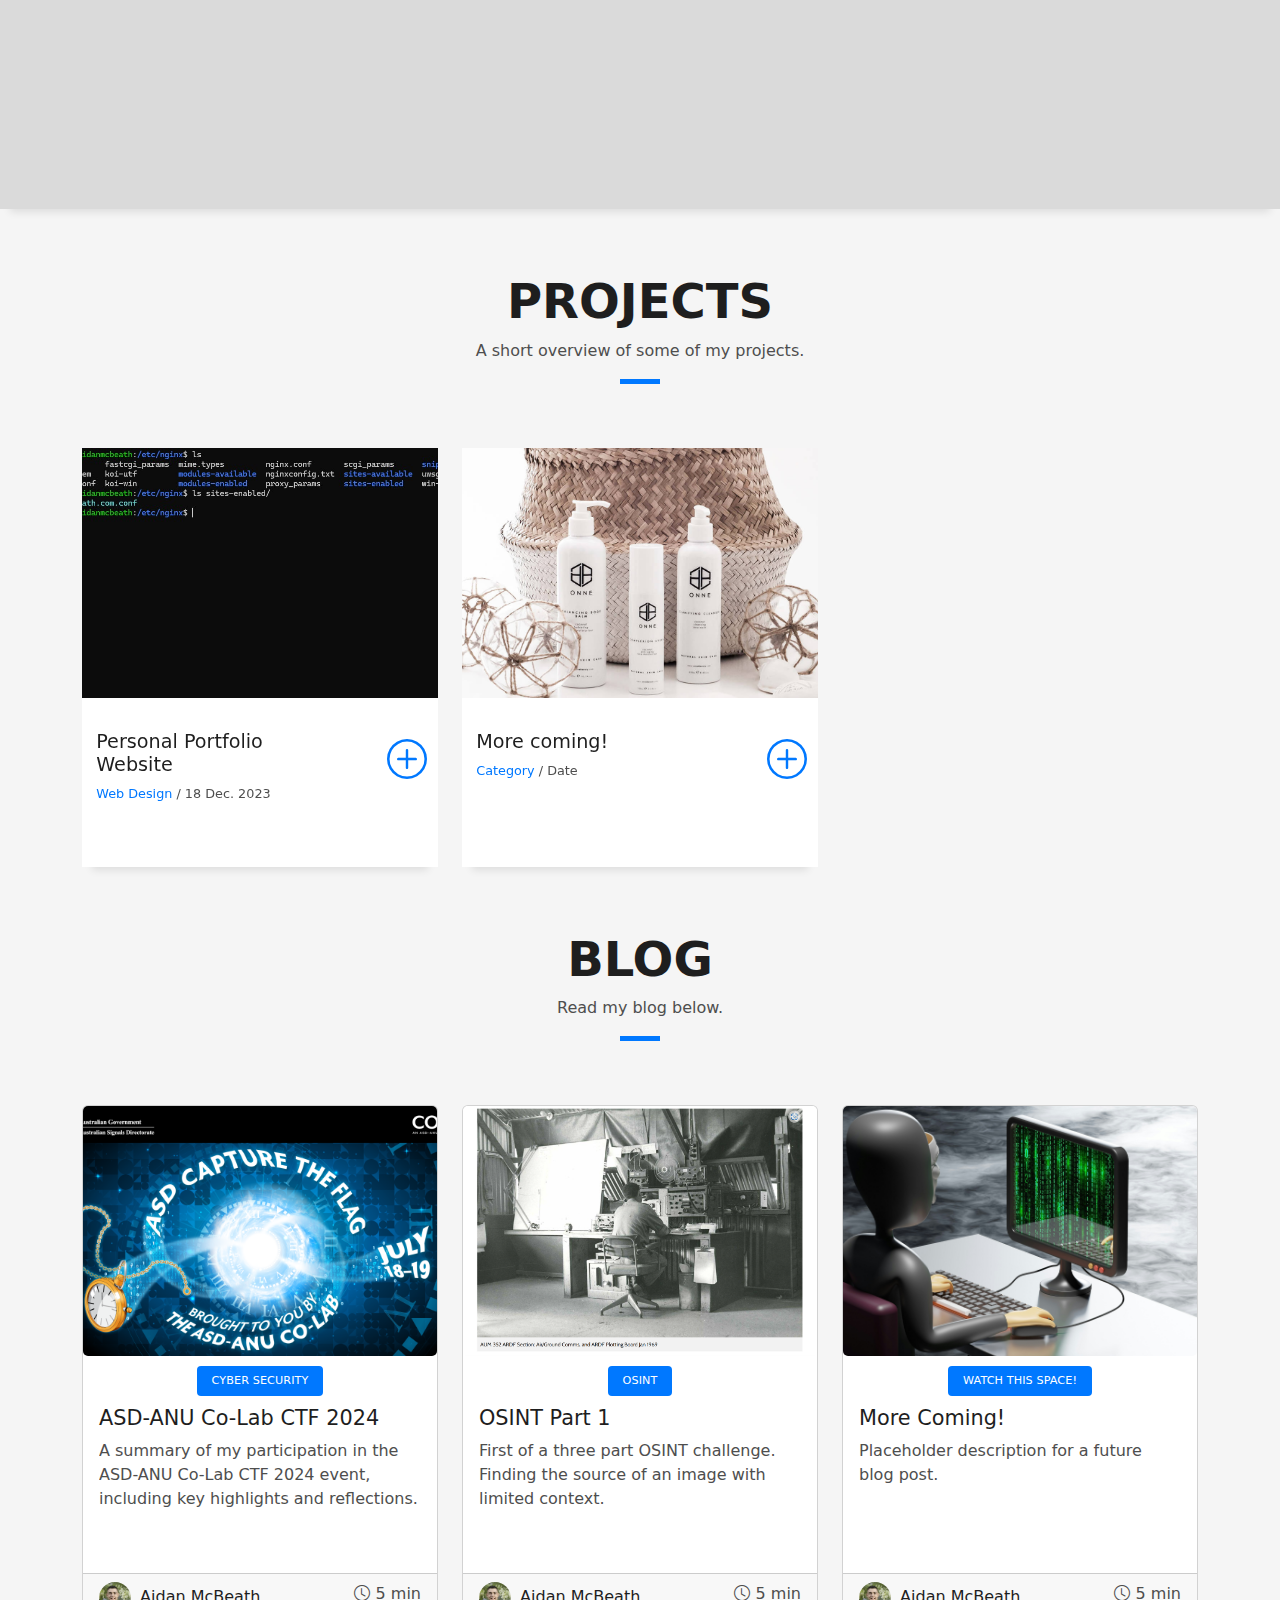
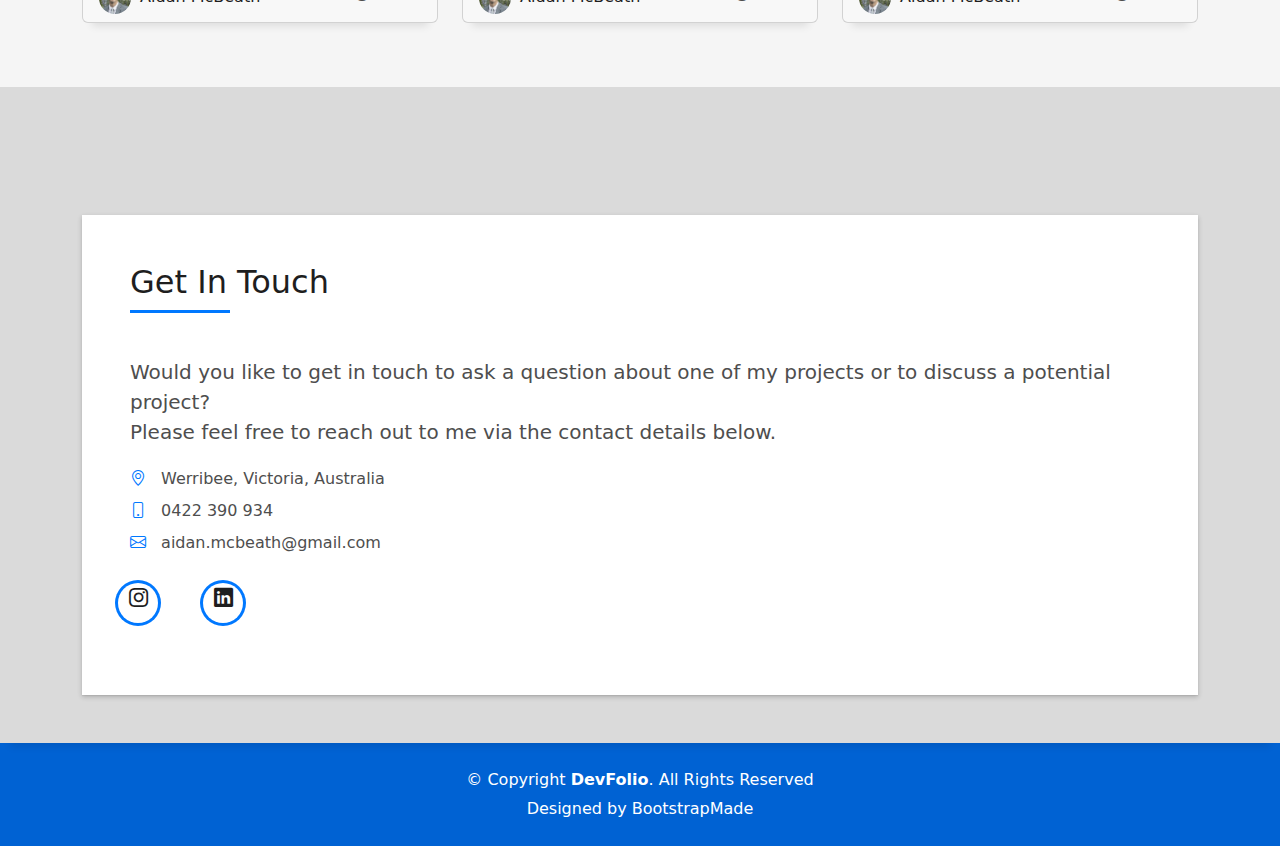
==== commit aca9ba7b: "fINISHED SECOND BLOG" ====
--- a/aidanmcbeath.com/index.html
+++ b/aidanmcbeath.com/index.html
@@ -343,6 +343,35 @@
                 <h3 class="card-title"><a href="blogs/ASDCTF2024.html">ASD-ANU Co-Lab CTF 2024</a></h3>
                 <p class="card-description">
                   A summary of my participation in the ASD-ANU Co-Lab CTF 2024 event, including key highlights and reflections.
+                </p>
+              </div>
+              <div class="card-footer">
+                <div class="post-author">
+                  <a href="#">
+                    <img src="assets/img/headshot.jpg" alt="" class="avatar rounded-circle">
+                    <span class="author">Aidan McBeath</span>
+                  </a>
+                </div>
+                <div class="post-date">
+                  <span class="bi bi-clock"></span> 5 min
+                </div>
+              </div>
+            </div>
+          </div>
+          <div class="col-md-4">
+            <div class="card card-blog">
+              <div class="card-img">
+                <a href="blogs/OSINT-1.html"><img src="assets/img/blog-photos/img5.png" alt="" class="img-fluid"></a>
+              </div>
+              <div class="card-body">
+                <div class="card-category-box">
+                  <div class="card-category">
+                    <h6 class="category">OSINT</h6>
+                  </div>
+                </div>
+                <h3 class="card-title"><a href="blogs/OSINT-1.html">OSINT Part 1</a></h3>
+                <p class="card-description">
+                  First of a three part OSINT challenge.<br> Finding the source of an image with limited context.
                 </p>
               </div>
               <div class="card-footer">
--- a/aidanmcbeath.com/assets/css/style.css
+++ b/aidanmcbeath.com/assets/css/style.css
@@ -965,6 +965,10 @@
   -webkit-backface-visibility: hidden;
   backface-visibility: hidden;
   background-color: #fff;
+  display: flex;
+  flex-direction: column;
+  flex-grow: 1; /* Allow the box to grow and fill the available space */
+  height: 100%; /* Ensure the box takes the full height available */
 }
 
 .work-box:hover img {
@@ -974,14 +978,22 @@
 .work-img {
   display: block;
   overflow: hidden;
+  height: 250px; /* Ensure a consistent height for images */
 }
 
 .work-img img {
+  width: 100%;
+  height: 100%;
+  object-fit: cover;
   transition: all 1s;
 }
 
 .work-content {
   padding: 2rem 3% 1rem 4%;
+  flex-grow: 1; /* Allow the content area to expand and fill the available space */
+  display: flex;
+  flex-direction: column;
+  justify-content: space-between; /* Ensure content is evenly distributed */
 }
 
 .work-content .w-more {
@@ -1009,71 +1021,6 @@
 
 .w-title {
   font-size: 1.2rem;
-}
-
-/*--------------------------------------------------------------
-# Portfolio Details
---------------------------------------------------------------*/
-.project-template {
-  padding-top: 40px;
-}
-
-.project-template .project-template-slider img {
-  width: 100%;
-}
-
-.project-template .project-template-slider .swiper-pagination {
-  margin-top: 20px;
-  position: relative;
-}
-
-.project-template .project-template-slider .swiper-pagination .swiper-pagination-bullet {
-  width: 12px;
-  height: 12px;
-  background-color: #fff;
-  opacity: 1;
-  border: 1px solid #0078ff;
-}
-
-.project-template .project-template-slider .swiper-pagination .swiper-pagination-bullet-active {
-  background-color: #0078ff;
-}
-
-.project-template .portfolio-info {
-  padding: 30px;
-  box-shadow: 0px 0 30px rgba(78, 78, 78, 0.08);
-}
-
-.project-template .portfolio-info h3 {
-  font-size: 22px;
-  font-weight: 700;
-  margin-bottom: 20px;
-  padding-bottom: 20px;
-  border-bottom: 1px solid #eee;
-}
-
-.project-template .portfolio-info ul {
-  list-style: none;
-  padding: 0;
-  font-size: 15px;
-}
-
-.project-template .portfolio-info ul li+li {
-  margin-top: 10px;
-}
-
-.project-template .portfolio-description {
-  padding-top: 30px;
-}
-
-.project-template .portfolio-description h2 {
-  font-size: 26px;
-  font-weight: 700;
-  margin-bottom: 20px;
-}
-
-.project-template .portfolio-description p {
-  padding: 0;
 }
 
 /*--------------------------------------------------------------
@@ -1168,12 +1115,21 @@
 /*--------------------------------------------------------------
 # Blog
 --------------------------------------------------------------*/
+
 @media (min-width: 767px) {
   .card-blog {
     margin-bottom: 3rem;
   }
 }
 
+.card-blog {
+  display: flex;
+  flex-direction: column;
+  justify-content: space-between;
+  height: 100%;
+  margin-bottom: 30px;
+}
+
 .card-blog .card-body {
   position: relative;
 }
@@ -1181,10 +1137,11 @@
 .card-blog .card-category-box {
   position: absolute;
   text-align: center;
-  top: -16px;
+  top: 10px; /* Adjusted value to position the category box correctly */
   left: 15px;
   right: 15px;
   line-height: 25px;
+  z-index: 1; /* Ensure it appears above the image */
   overflow: hidden;
 }
 
@@ -1192,7 +1149,6 @@
   display: inline-block;
   color: #fff;
   padding: 0 15px 5px;
-  overflow: hidden;
   background-color: #0078ff;
   border-radius: 4px;
 }
@@ -1213,6 +1169,11 @@
 
 .card-blog .card-description {
   color: #4e4e4e;
+  display: -webkit-box;
+  -webkit-line-clamp: 3; /* Limit to 3 lines */
+  -webkit-box-orient: vertical;
+  overflow: hidden;
+  text-overflow: ellipsis;
 }
 
 .card-blog .post-author {
@@ -1224,6 +1185,42 @@
   display: inline-block;
   float: right;
 }
+
+.card-body {
+  height: 200px; /* Set a fixed height for the card body */
+  overflow: hidden; /* Hide overflow content */
+}
+
+.card-img {
+  position: relative;
+  height: 250px; /* Set a consistent height for all images */
+  overflow: hidden;
+}
+
+.card-img img {
+  width: 100%;
+  height: 100%;
+  object-fit: cover; /* Ensures the image covers the area without stretching */
+}
+
+.card-body {
+  flex: 1;
+  padding-top: 40px; /* Ensure padding to prevent content overlap */
+}
+
+.card-description {
+  display: -webkit-box;
+  -webkit-line-clamp: 3; /* Limit to 3 lines */
+  -webkit-box-orient: vertical;
+  overflow: hidden;
+  text-overflow: ellipsis;
+}
+
+.card-footer {
+  margin-top: auto; /* Pushes the footer to the bottom of the card */
+}
+
+
 
 /*--------------------------------------------------------------
 # Blog Single
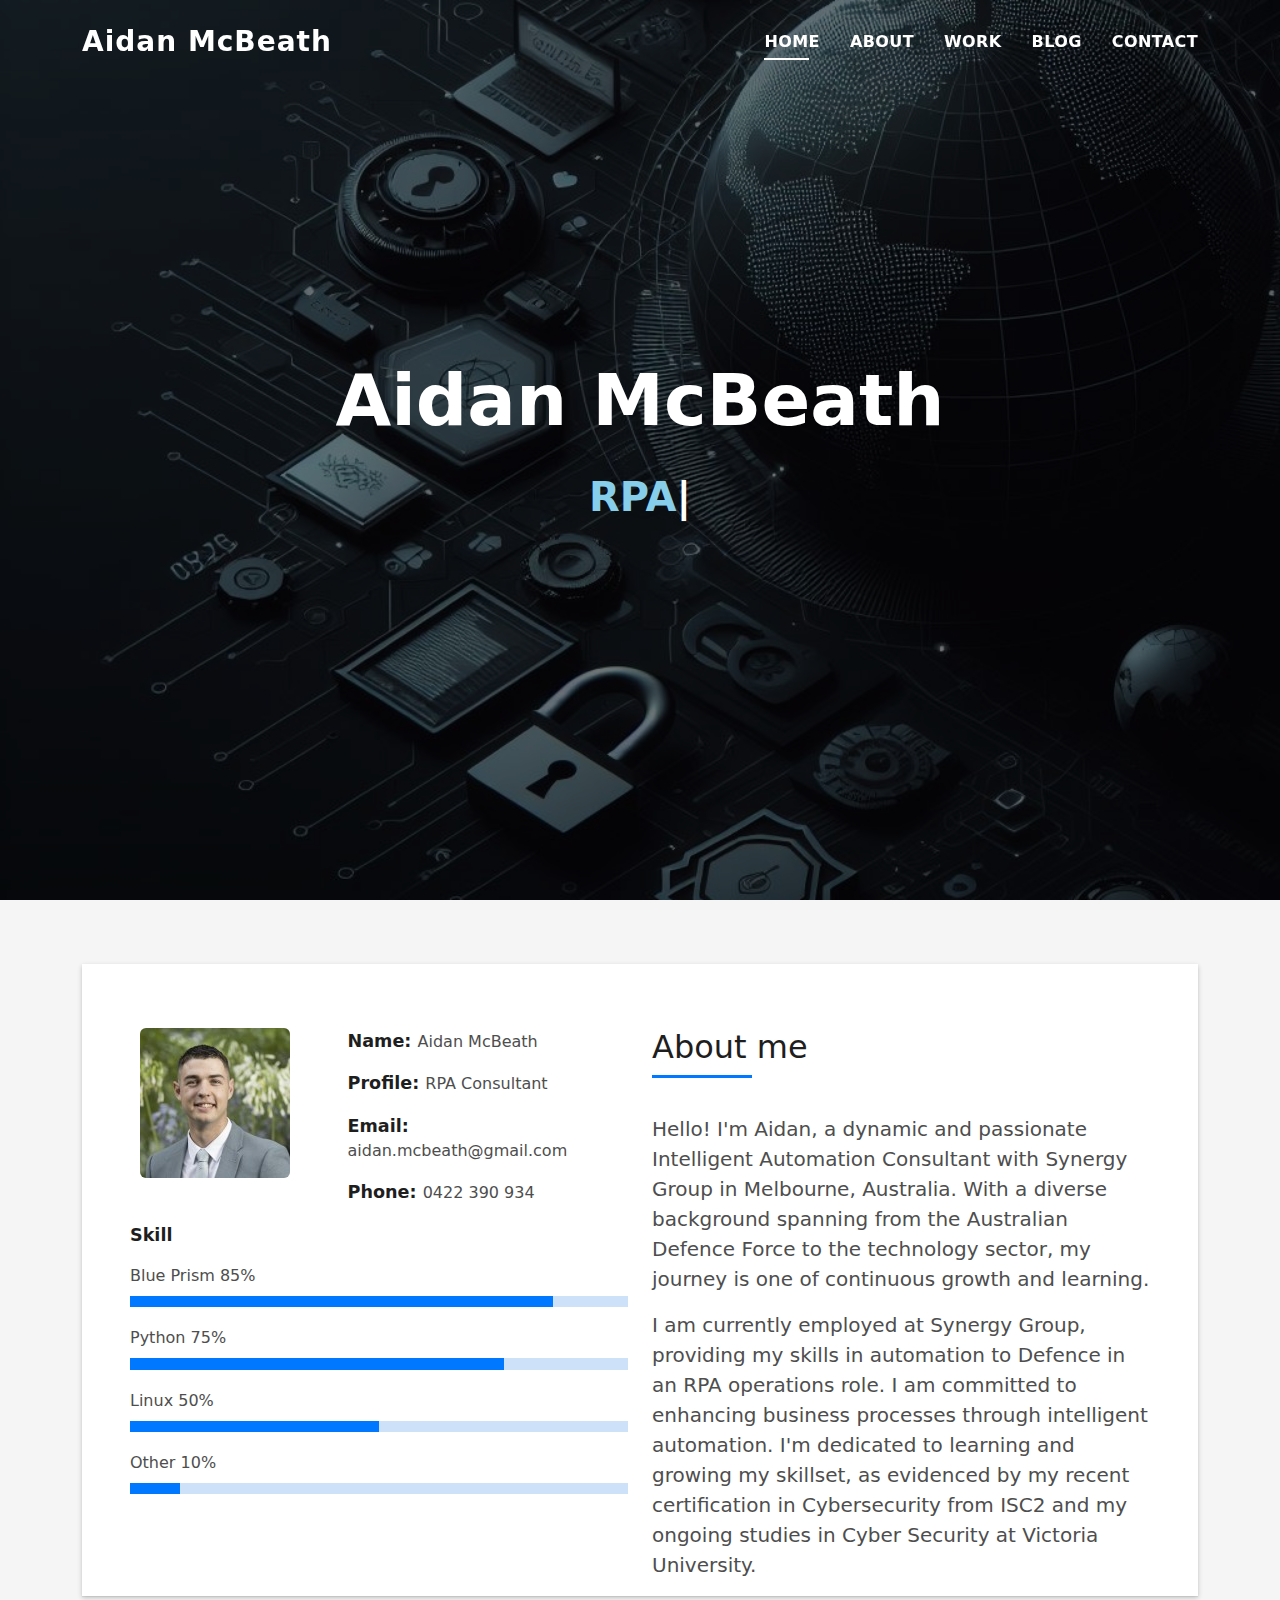
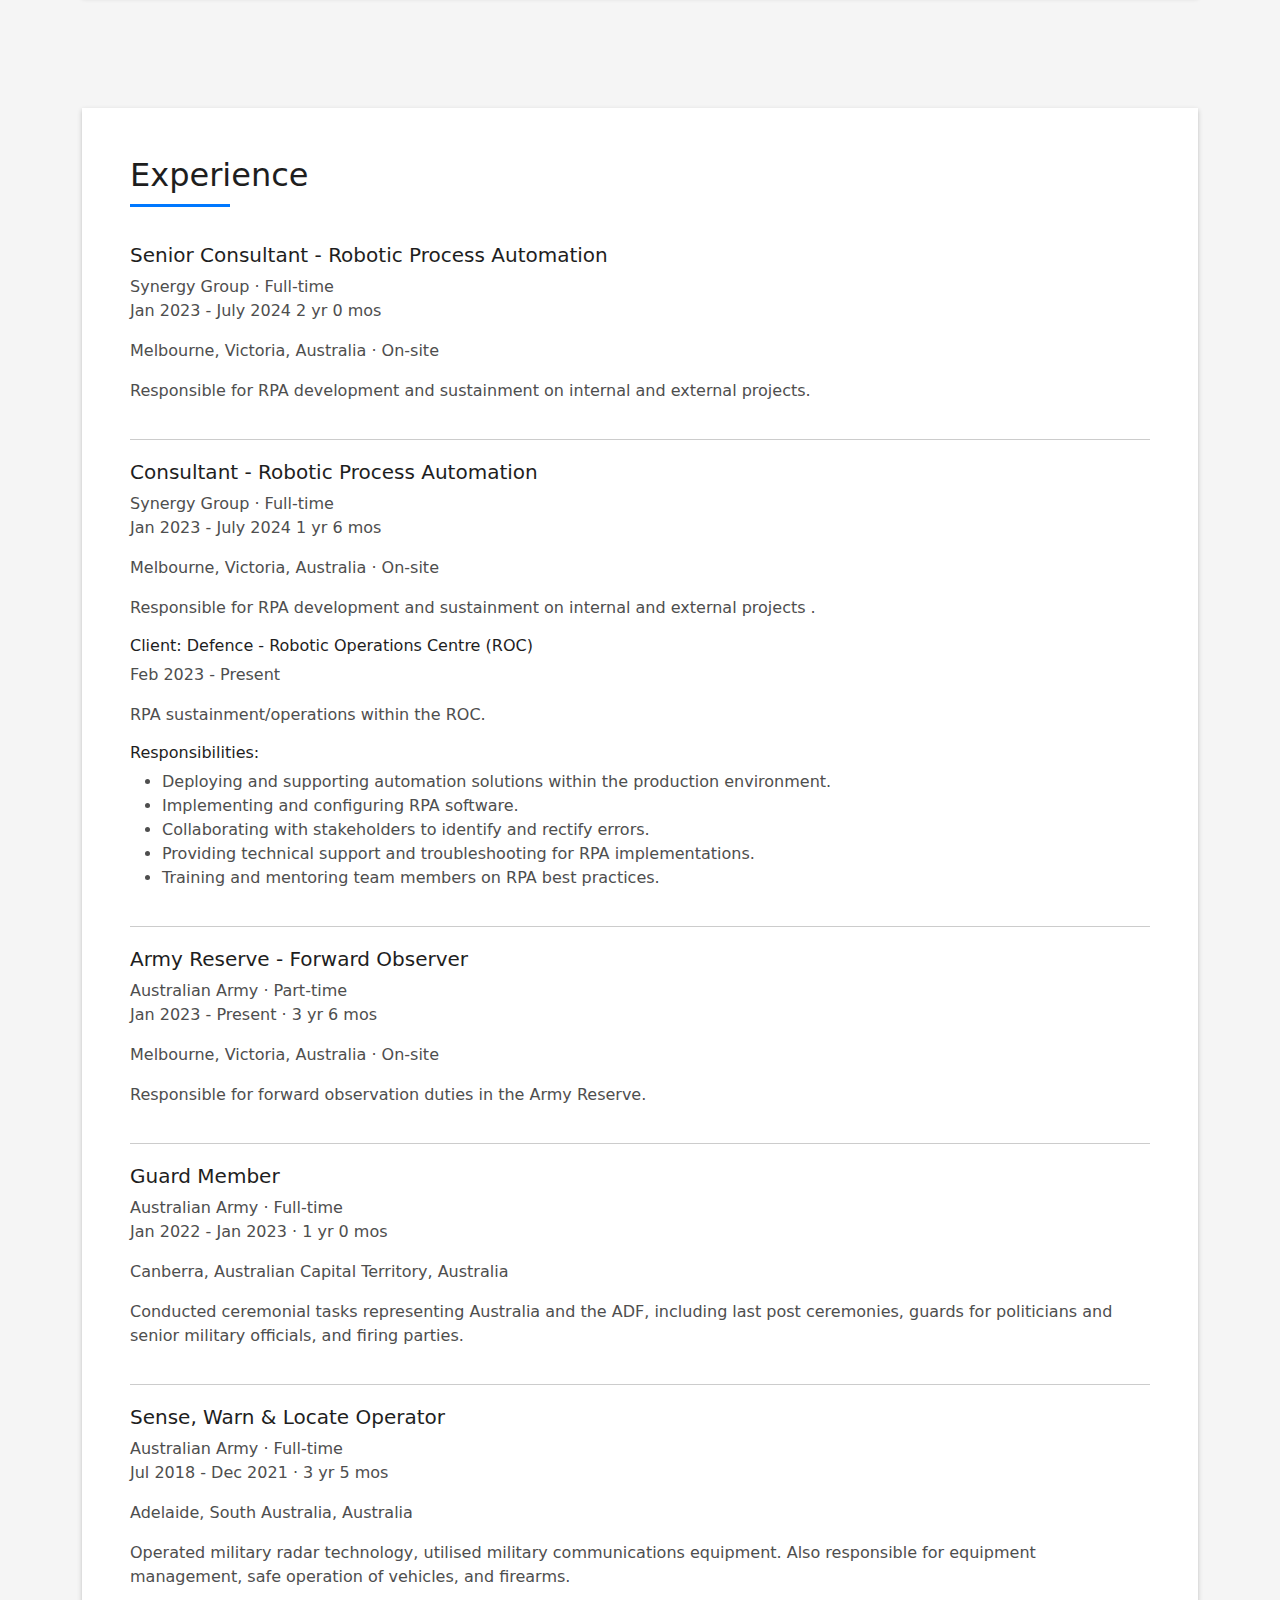
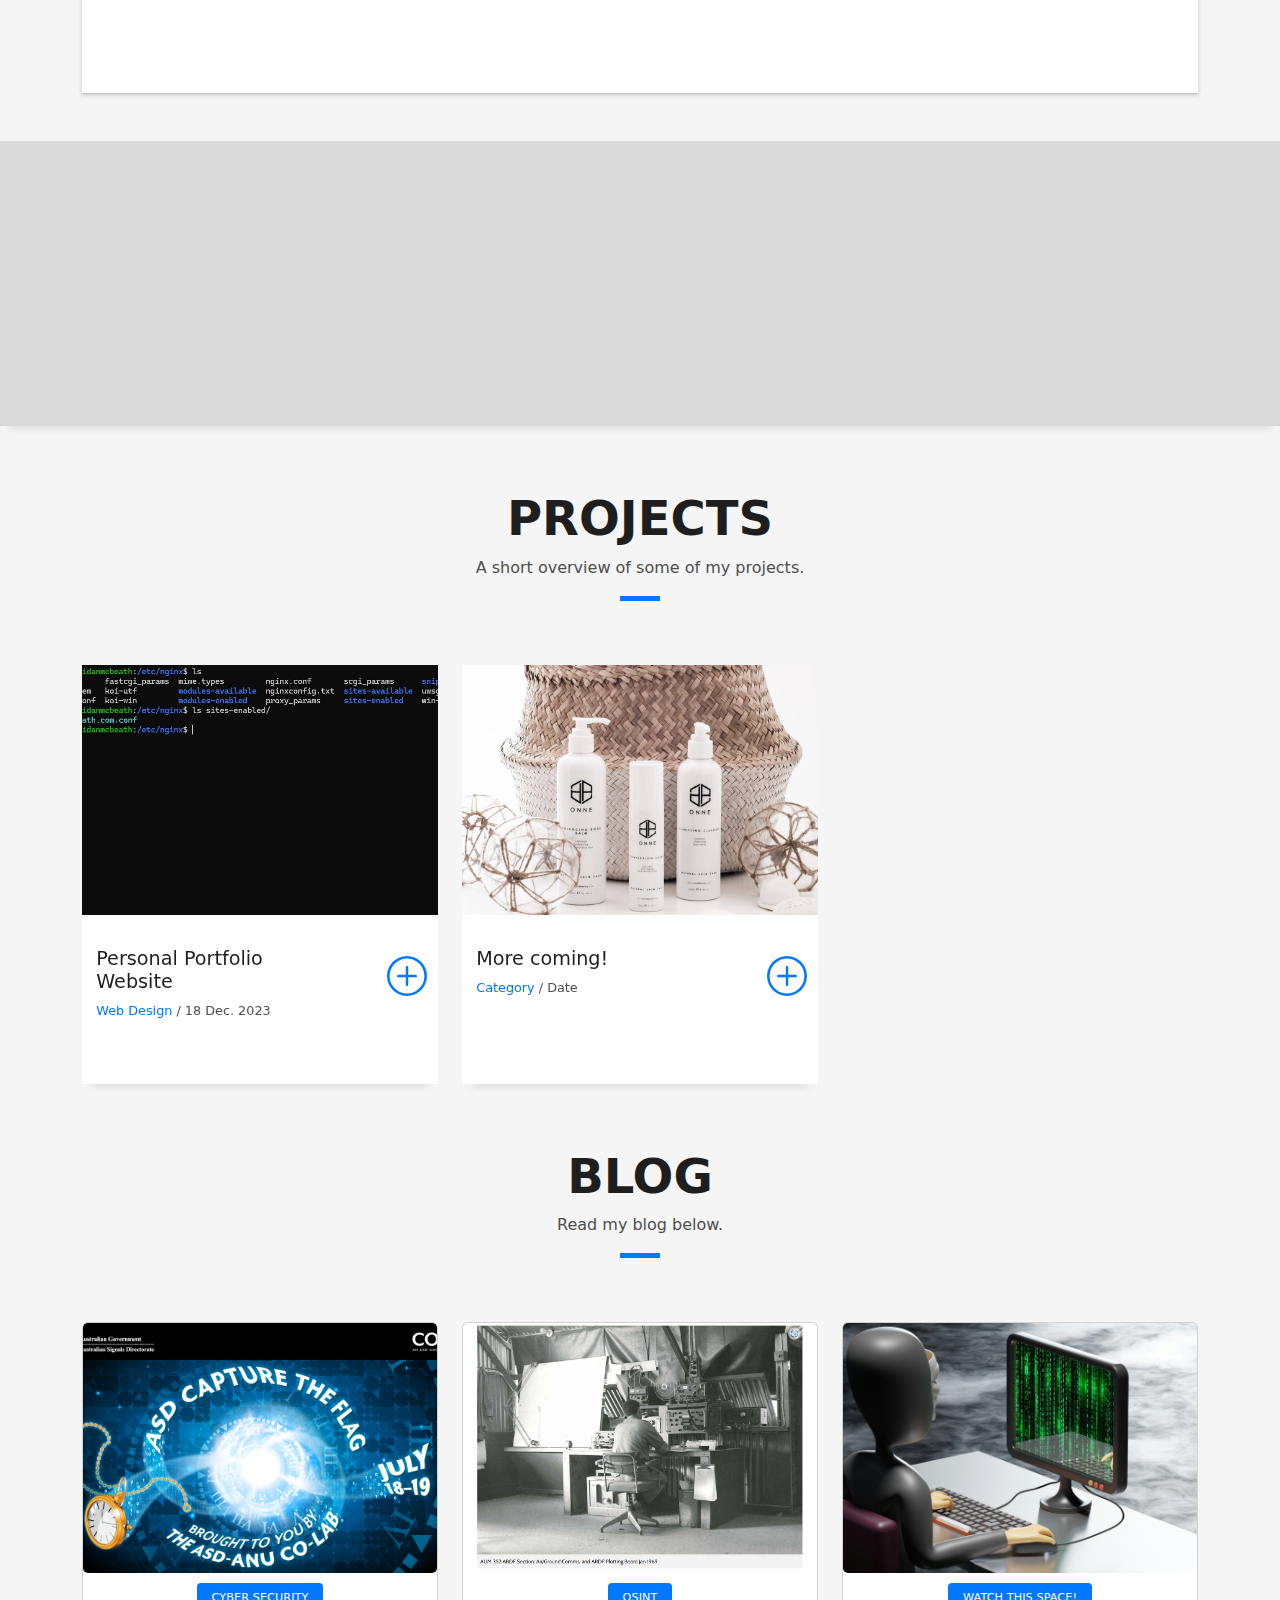
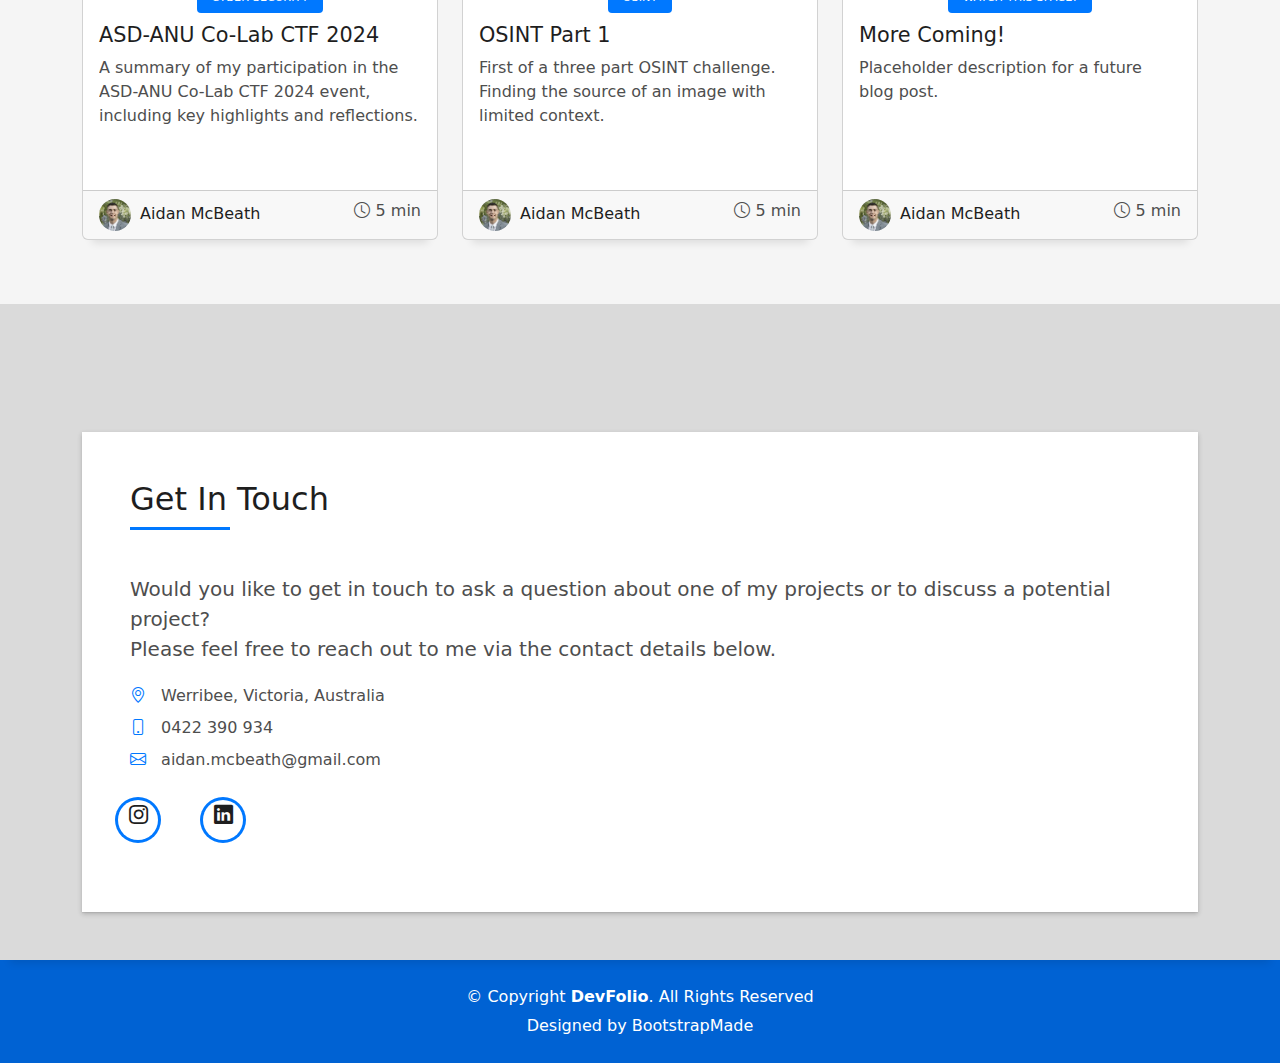
==== commit f817254e: "Updates" ====
--- a/aidanmcbeath.com/index.html
+++ b/aidanmcbeath.com/index.html
@@ -151,11 +151,20 @@
               </div>
 
             <!-- Experience Items -->
-            <div class="experience-item" data-start-date="2023-01-30" data-end-date="Present">
+            <div class="experience-item" data-start-date="2024-07-01" data-end-date="Present">
+              <div class="experience-content">
+                <h5 class="d-inline-block">Senior Consultant - Robotic Process Automation</h5>
+                <span class="d-block">Synergy Group · Full-time</span>
+                <p>Jan 2023 - July 2024 <span class="exp-duration"></span></p>
+                <p>Melbourne, Victoria, Australia · On-site</p>
+                <p>Responsible for RPA development and sustainment on internal and external projects.</p>
+              </div>
+            </div>
+            <div class="experience-item" data-start-date="2023-01-30" data-end-date="2024-07-01">
               <div class="experience-content">
                 <h5 class="d-inline-block">Consultant - Robotic Process Automation</h5>
                 <span class="d-block">Synergy Group · Full-time</span>
-                <p>Jan 2023 - Present · <span class="exp-duration"></span></p>
+                <p>Jan 2023 - July 2024 <span class="exp-duration"></span></p>
                 <p>Melbourne, Victoria, Australia · On-site</p>
                 <p>Responsible for RPA development and sustainment on internal and external projects .</p>
               </div>
